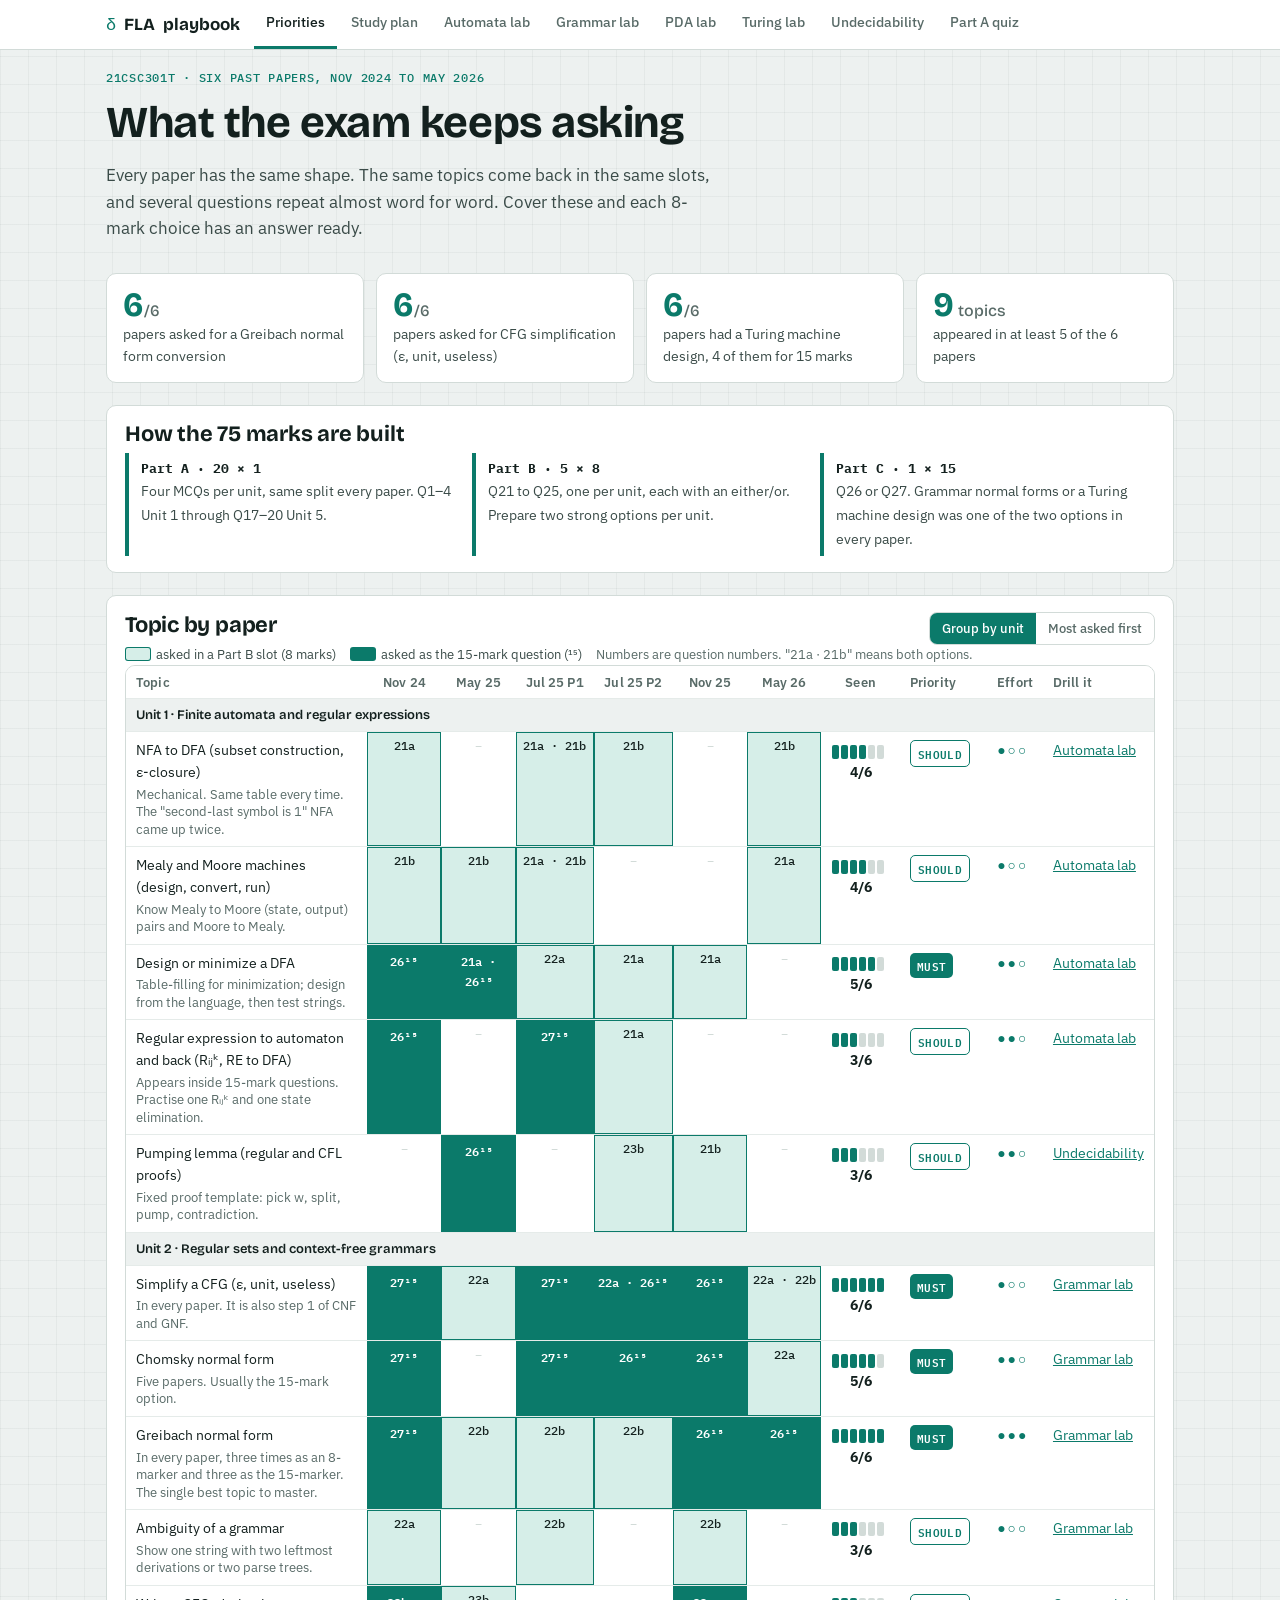
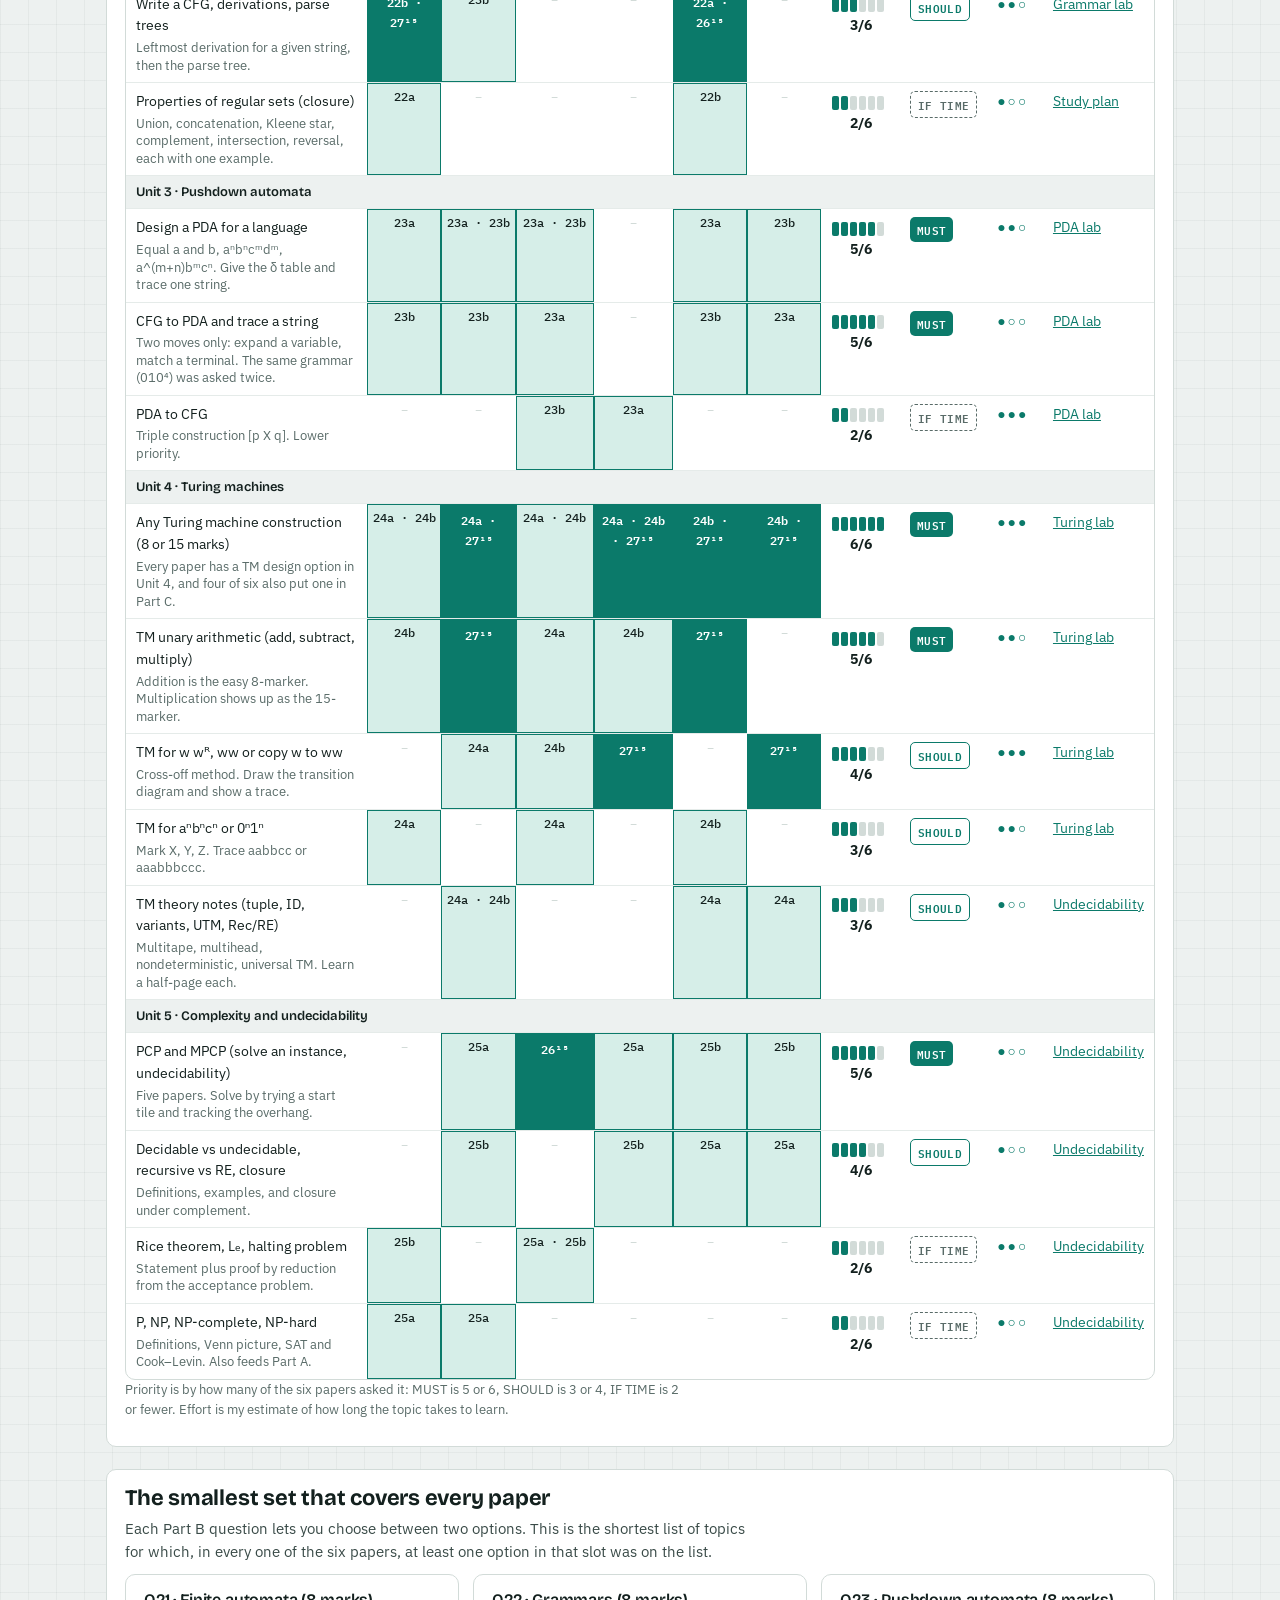
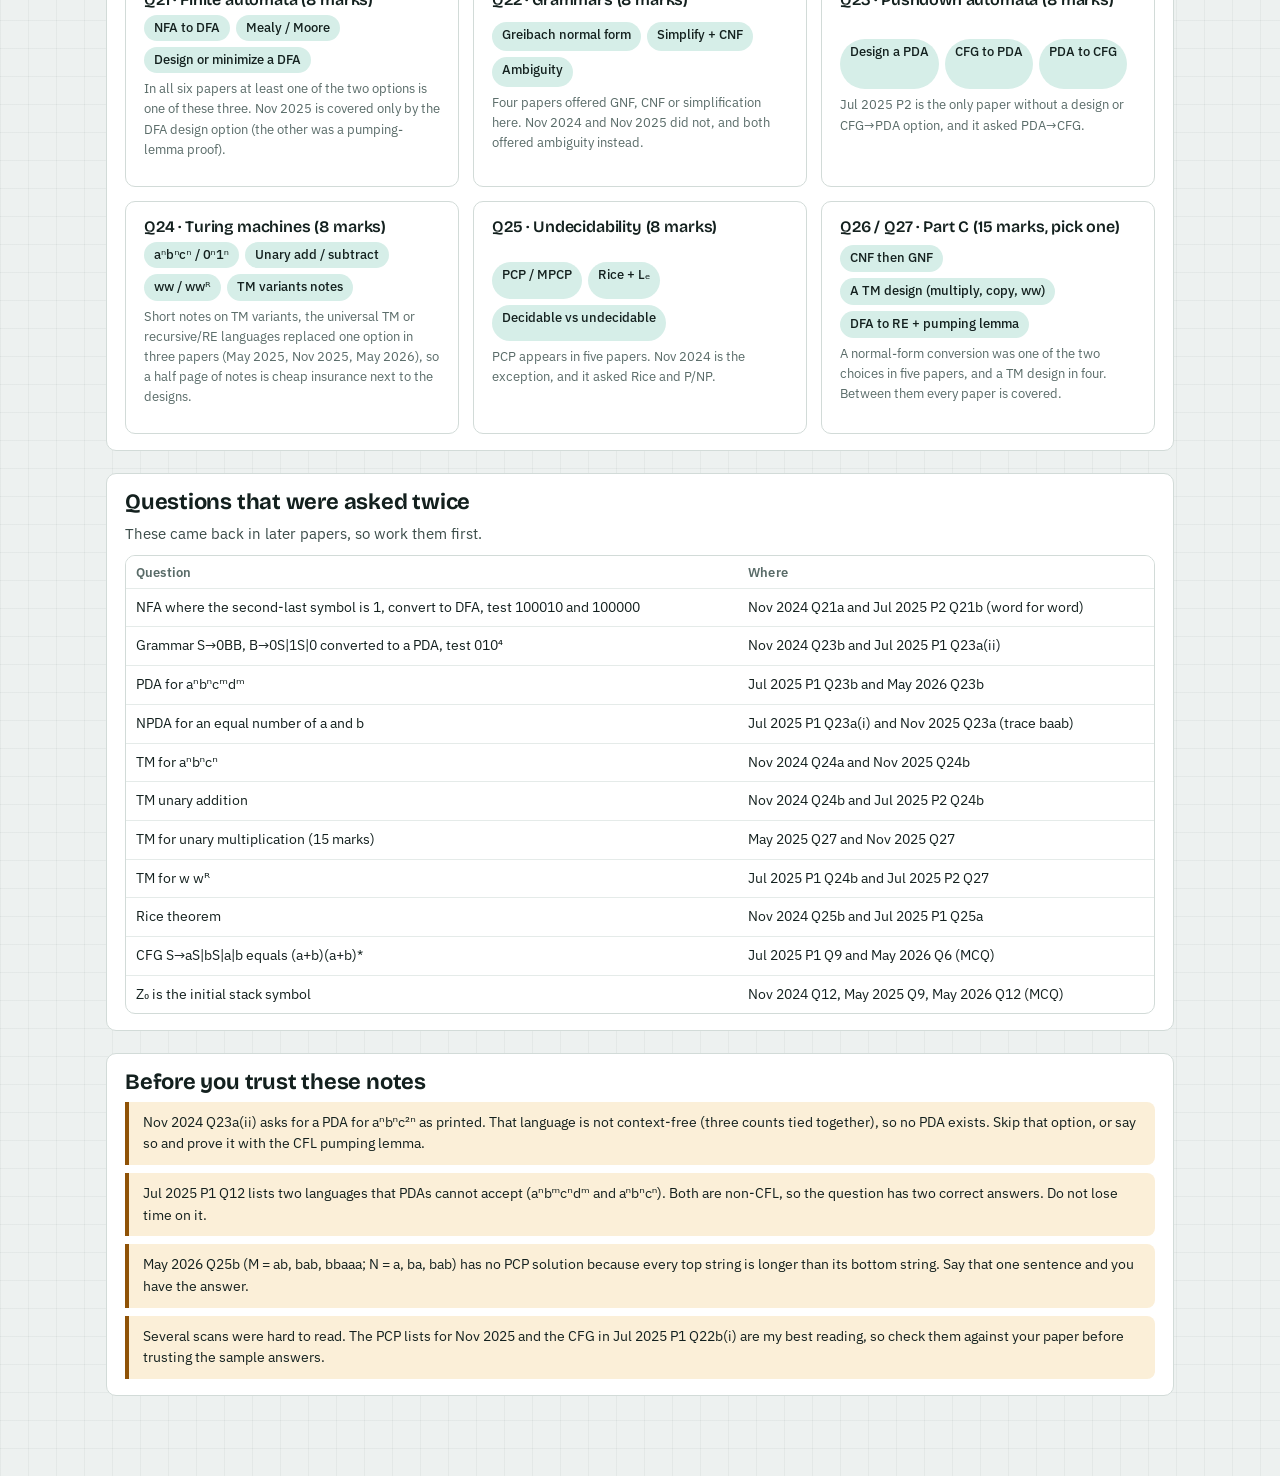
==== index.html @ 3bbfb8b9 "Add FLA exam playbook (interactive study app and sources)" ====
<!DOCTYPE html>
<html lang="en">
<head>
<meta charset="utf-8">
<meta name="viewport" content="width=device-width, initial-scale=1">
<title>FLA Exam Playbook</title>
<link rel="preconnect" href="https://fonts.googleapis.com">
<link rel="preconnect" href="https://fonts.gstatic.com" crossorigin>
<link href="https://fonts.googleapis.com/css2?family=Bricolage+Grotesque:wght@600;700&family=IBM+Plex+Mono:wght@400;500;600&family=IBM+Plex+Sans:wght@400;500;600&display=swap" rel="stylesheet">
<style>
:root {
  /* Plan: a drafting-sheet playbook. Cool paper, one teal accent, mono for anything a machine reads.
     Layout: sticky tab rail over a single 1100px column of dense tables and lab panels. */
  --paper: #edf1f0; --card: #ffffff; --ink: #13201e; --ink-2: #3a4b48; --muted: #596b68;
  --line: #d2dbd8; --line-2: #e5ebe9; --accent: #0b7a6a; --accent-ink: #ffffff; --accent-soft: #d6eee8;
  --warn: #8f5206; --warn-soft: #fbefd8; --bad: #b42318; --bad-soft: #fde5e2; --good: #17703f; --good-soft: #dcf3e4;
  --grid: rgba(19, 32, 30, .045);
  --display: 'Bricolage Grotesque', 'Segoe UI', system-ui, sans-serif;
  --body: 'IBM Plex Sans', 'Segoe UI', system-ui, sans-serif;
  --mono: 'IBM Plex Mono', ui-monospace, Menlo, Consolas, monospace;
  color-scheme: light;
}
@media (prefers-color-scheme: dark) {
  :root:not([data-theme="light"]) {
    --paper: #0c1413; --card: #132120; --ink: #e6f0ee; --ink-2: #bdd0cc; --muted: #94aaa6;
    --line: #28423f; --line-2: #1d3230; --accent: #46cbb2; --accent-ink: #062019; --accent-soft: #15423b;
    --warn: #f0b45a; --warn-soft: #3a2a0f; --bad: #ff8c80; --bad-soft: #43201c; --good: #6fd89a; --good-soft: #14392a;
    --grid: rgba(230, 240, 238, .05); color-scheme: dark;
  }
}
:root[data-theme="dark"] {
  --paper: #0c1413; --card: #132120; --ink: #e6f0ee; --ink-2: #bdd0cc; --muted: #94aaa6;
  --line: #28423f; --line-2: #1d3230; --accent: #46cbb2; --accent-ink: #062019; --accent-soft: #15423b;
  --warn: #f0b45a; --warn-soft: #3a2a0f; --bad: #ff8c80; --bad-soft: #43201c; --good: #6fd89a; --good-soft: #14392a;
  --grid: rgba(230, 240, 238, .05); color-scheme: dark;
}
* { box-sizing: border-box; }
html, body { margin: 0; }
body { background: var(--paper); color: var(--ink); font: 400 15px/1.55 var(--body);
  background-image: linear-gradient(var(--grid) 1px, transparent 1px), linear-gradient(90deg, var(--grid) 1px, transparent 1px); background-size: 28px 28px; }
h1, h2, h3 { font-family: var(--display); line-height: 1.15; margin: 0; text-wrap: balance; letter-spacing: -.01em; }
h1 { font-size: clamp(28px, 4.6vw, 44px); font-weight: 700; }
h2 { font-size: 22px; font-weight: 700; margin-bottom: 6px; }
h3 { font-size: 16px; font-weight: 600; }
p { margin: 0 0 10px; max-width: 70ch; }
a { color: var(--accent); }
code, pre, textarea, .mono { font-family: var(--mono); }
:focus-visible { outline: 2px solid var(--accent); outline-offset: 2px; border-radius: 4px; }

.rail { position: sticky; top: 0; z-index: 10; background: var(--card); border-bottom: 1px solid var(--line); }
.rail-in { max-width: 1100px; margin: 0 auto; padding: 0 16px; display: flex; align-items: center; gap: 14px; }
.brand { font-family: var(--display); font-weight: 700; font-size: 17px; white-space: nowrap; display: flex; gap: 8px; align-items: baseline; }
.brand b { color: var(--accent); font-family: var(--mono); font-weight: 500; }
.tabs { display: flex; gap: 2px; overflow-x: auto; scrollbar-width: thin; flex: 1; }
.tabs a { padding: 12px 12px; text-decoration: none; color: var(--muted); font-weight: 500; white-space: nowrap; border-bottom: 3px solid transparent; font-size: 14px; }
.tabs a:hover { color: var(--ink); }
.tabs a[aria-current="page"] { color: var(--ink); border-bottom-color: var(--accent); }
main { max-width: 1100px; margin: 0 auto; padding: 22px 16px 80px; }
.view > * + * { margin-top: 22px; }

.hero { display: grid; gap: 14px; }
.eyebrow { font: 500 12px/1 var(--mono); color: var(--accent); letter-spacing: .06em; text-transform: uppercase; }
.lede { font-size: 17px; color: var(--ink-2); max-width: 62ch; }
.stats { display: grid; grid-template-columns: repeat(auto-fit, minmax(210px, 1fr)); gap: 12px; }
.stat { background: var(--card); border: 1px solid var(--line); border-radius: 10px; padding: 14px 16px; display: grid; gap: 2px; }
.stat .big { font: 700 34px/1 var(--display); color: var(--accent); font-variant-numeric: tabular-nums; }
.stat .big small { font-size: 16px; color: var(--muted); font-weight: 500; }
.stat span { color: var(--ink-2); font-size: 14px; }

.card { background: var(--card); border: 1px solid var(--line); border-radius: 10px; padding: 16px 18px; }
.card > h2 + p, .card > h3 + p { color: var(--ink-2); }
.grid2 { display: grid; grid-template-columns: repeat(auto-fit, minmax(300px, 1fr)); gap: 14px; }
.muted { color: var(--muted); }
.small { font-size: 13px; }
.row { display: flex; flex-wrap: wrap; gap: 8px; align-items: center; }

.blueprint { display: grid; grid-template-columns: repeat(auto-fit, minmax(230px, 1fr)); gap: 12px; }
.bp { border-left: 4px solid var(--accent); padding: 6px 0 6px 12px; }
.bp b { font-family: var(--mono); font-size: 13px; display: block; }
.bp span { font-size: 14px; color: var(--ink-2); }

.seg { display: inline-flex; border: 1px solid var(--line); border-radius: 8px; overflow: hidden; background: var(--card); }
.seg button { border: 0; background: transparent; padding: 7px 12px; font: 500 13px var(--body); color: var(--muted); cursor: pointer; }
.seg button[aria-pressed="true"] { background: var(--accent); color: var(--accent-ink); }
button.btn, .btn { border: 1px solid var(--line); background: var(--card); color: var(--ink); padding: 7px 13px; border-radius: 8px; font: 500 14px var(--body); cursor: pointer; }
button.btn:hover { border-color: var(--accent); }
button.primary { background: var(--accent); color: var(--accent-ink); border-color: var(--accent); }
button:disabled { opacity: .5; cursor: not-allowed; }
select, input[type=text], textarea { font: 400 14px var(--mono); color: var(--ink); background: var(--card); border: 1px solid var(--line); border-radius: 8px; padding: 7px 10px; max-width: 100%; }
textarea { width: 100%; min-height: 150px; line-height: 1.5; resize: vertical; tab-size: 2; }
input[type=range] { accent-color: var(--accent); }
label { font-size: 13px; color: var(--muted); font-weight: 500; }
.field { display: grid; gap: 4px; }

.scroll { overflow-x: auto; border: 1px solid var(--line); border-radius: 10px; background: var(--card); }
table { border-collapse: collapse; width: 100%; font-size: 14px; }
th, td { padding: 8px 10px; text-align: left; border-bottom: 1px solid var(--line-2); vertical-align: top; }
th { font: 600 12.5px var(--body); color: var(--muted); letter-spacing: .01em; background: var(--card); white-space: nowrap; }
tbody tr:last-child td { border-bottom: 0; }
td.num, th.num { text-align: center; font-variant-numeric: tabular-nums; }
.mono-cell { font-family: var(--mono); font-size: 13px; }

.heat th.paper { text-align: center; min-width: 74px; }
.heat td.hc { text-align: center; font: 500 12px var(--mono); padding: 6px 4px; min-width: 74px; }
.heat td.hit { background: var(--accent-soft); color: var(--ink); box-shadow: inset 0 0 0 1px var(--accent); }
.heat td.hit15 { background: var(--accent); color: var(--accent-ink); font-weight: 600; }
.heat td.miss { color: var(--line); }
.heat tr.unit th { background: var(--paper); color: var(--ink); text-transform: none; font: 600 13px var(--display); letter-spacing: 0; padding: 8px 10px; }
.heat td.topic { min-width: 230px; }
.heat td.topic small { display: block; color: var(--muted); font-size: 12.5px; line-height: 1.4; margin-top: 2px; }
.seen { display: inline-flex; gap: 2px; margin-right: 6px; vertical-align: middle; }
.seen i { width: 7px; height: 14px; background: var(--line); border-radius: 2px; }
.seen i.on { background: var(--accent); }
.badge { display: inline-block; font: 600 11px var(--mono); padding: 3px 7px; border-radius: 5px; letter-spacing: .03em; white-space: nowrap; }
.badge.t1 { background: var(--accent); color: var(--accent-ink); }
.badge.t2 { border: 1px solid var(--accent); color: var(--accent); }
.badge.t3 { border: 1px dashed var(--muted); color: var(--muted); }
.dots { font-family: var(--mono); letter-spacing: 2px; color: var(--accent); }
.legend { display: flex; flex-wrap: wrap; gap: 14px; font-size: 13px; color: var(--ink-2); align-items: center; }
.legend i { display: inline-block; width: 26px; height: 14px; border-radius: 3px; vertical-align: -2px; margin-right: 5px; }
.lg8 { background: var(--accent-soft); box-shadow: inset 0 0 0 1px var(--accent); }
.lg15 { background: var(--accent); }

.slot { display: grid; gap: 6px; }
.chips { display: flex; flex-wrap: wrap; gap: 6px; }
.chip { background: var(--accent-soft); color: var(--ink); border-radius: 999px; padding: 3px 10px; font-size: 13px; font-weight: 500; }
.note { border-left: 4px solid var(--warn); background: var(--warn-soft); padding: 10px 14px; border-radius: 0 8px 8px 0; font-size: 14px; }
.note + .note { margin-top: 8px; }
.ok { color: var(--good); font-weight: 600; }
.no { color: var(--bad); font-weight: 600; }
.pill { display: inline-block; padding: 2px 9px; border-radius: 999px; font: 600 12px var(--mono); }
.pill.ok { background: var(--good-soft); color: var(--good); }
.pill.no { background: var(--bad-soft); color: var(--bad); }
.pill.run { background: var(--warn-soft); color: var(--warn); }

details { background: var(--card); border: 1px solid var(--line); border-radius: 10px; padding: 0; }
details + details { margin-top: 8px; }
summary { cursor: pointer; padding: 11px 16px; font: 600 15px var(--display); list-style: none; display: flex; justify-content: space-between; gap: 10px; }
summary::-webkit-details-marker { display: none; }
summary::after { content: '+'; font-family: var(--mono); color: var(--accent); }
details[open] > summary::after { content: '–'; }
details > .body { padding: 0 16px 14px; }
details ol, details ul, .body ol, .body ul { margin: 0; padding-left: 20px; }
li + li { margin-top: 4px; }

.block { display: grid; gap: 8px; }
.block header { display: flex; gap: 12px; align-items: baseline; flex-wrap: wrap; }
.block .num { font: 700 26px var(--display); color: var(--accent); min-width: 28px; }
.check { display: flex; gap: 8px; align-items: flex-start; font-size: 14px; }
.check input { margin-top: 4px; accent-color: var(--accent); width: 16px; height: 16px; }
.check span.done { text-decoration: line-through; color: var(--muted); }
.progress { height: 8px; background: var(--line-2); border-radius: 99px; overflow: hidden; }
.progress > i { display: block; height: 100%; background: var(--accent); width: 0; transition: width .25s; }

.lab { display: grid; gap: 14px; }
.toolbar { display: flex; flex-wrap: wrap; gap: 8px; align-items: end; }
pre { background: var(--paper); border: 1px solid var(--line); border-radius: 8px; padding: 10px 12px; margin: 0; overflow-x: auto; font-size: 13.5px; line-height: 1.55; white-space: pre; }
.stage { border: 1px solid var(--line); border-radius: 10px; background: var(--card); overflow: hidden; }
.stage > h3 { padding: 9px 14px; background: var(--paper); border-bottom: 1px solid var(--line); font-size: 14px; }
.stage > .in { padding: 10px 14px; display: grid; gap: 8px; }
.err { background: var(--bad-soft); color: var(--bad); border-radius: 8px; padding: 9px 12px; font-size: 14px; }
svg.graph { width: 100%; max-width: 760px; height: auto; display: block; background: var(--card); border: 1px solid var(--line); border-radius: 10px; }
.g-edge { fill: none; stroke: var(--ink-2); stroke-width: 1.4; }
.g-node { fill: var(--card); stroke: var(--ink); stroke-width: 1.6; }
.g-node.active { fill: var(--accent); }
.g-inner { fill: none; stroke: var(--ink); stroke-width: 1.2; }
.g-label { font: 500 12px var(--mono); fill: var(--ink); text-anchor: middle; dominant-baseline: central; }
.g-label.active { fill: var(--accent-ink); }
.g-el { font: 500 11.5px var(--mono); fill: var(--ink); text-anchor: middle; dominant-baseline: central; paint-order: stroke; stroke: var(--card); stroke-width: 4px; stroke-linejoin: round; }
.g-arrow { fill: var(--ink-2); }

.tape { display: flex; gap: 0; overflow-x: auto; padding: 22px 8px 8px; background: var(--card); border: 1px solid var(--line); border-radius: 10px; }
.cell { width: 38px; min-width: 38px; height: 42px; border: 1.5px solid var(--ink-2); margin-left: -1.5px; display: grid; place-items: center; font: 600 17px var(--mono); position: relative; background: var(--card); }
.cell.blank { color: var(--line); }
.cell.head { background: var(--accent); color: var(--accent-ink); border-color: var(--accent); z-index: 1; }
.cell.head::before { content: '▼'; position: absolute; top: -17px; left: 50%; transform: translateX(-50%); color: var(--accent); font-size: 12px; }
.statebox { font: 600 15px var(--mono); background: var(--accent-soft); padding: 4px 10px; border-radius: 6px; }
.ids { max-height: 240px; overflow: auto; font-size: 13px; }
.ids div { padding: 1px 0; white-space: pre; }
.ids div.cur { background: var(--accent-soft); }
.explain { font-size: 13px; color: var(--muted); font-family: var(--mono); min-height: 20px; }

.pairs td { text-align: center; font: 500 13px var(--mono); min-width: 40px; }
.pairs td.mk { background: var(--bad-soft); color: var(--bad); }
.pairs td.eq { background: var(--good-soft); color: var(--good); }
.pairs td.nil { background: var(--paper); }
.pairs th { text-transform: none; font: 600 13px var(--mono); letter-spacing: 0; }

.qbox { display: grid; gap: 12px; max-width: 760px; }
.opts { display: grid; gap: 8px; }
.opt { text-align: left; border: 1.5px solid var(--line); background: var(--card); padding: 10px 14px; border-radius: 8px; font: 400 15px var(--body); cursor: pointer; color: var(--ink); }
.opt:hover:not(:disabled) { border-color: var(--accent); }
.opt.right { border-color: var(--good); background: var(--good-soft); }
.opt.wrong { border-color: var(--bad); background: var(--bad-soft); }
.opt:disabled { cursor: default; opacity: 1; }
.src { font: 500 12px var(--mono); color: var(--muted); }
.meter { display: grid; gap: 6px; }
.meter div.r { display: grid; grid-template-columns: 70px 1fr 50px; gap: 8px; align-items: center; font-size: 13px; }
.meter .bar { height: 10px; background: var(--line-2); border-radius: 99px; overflow: hidden; }
.meter .bar i { display: block; height: 100%; background: var(--accent); }

footer.src-note { margin-top: 34px; color: var(--muted); font-size: 13px; }
@media (max-width: 640px) {
  .brand span { display: none; }
  h2 { font-size: 20px; }
  .cell { width: 34px; min-width: 34px; height: 38px; }
}
@media (prefers-reduced-motion: reduce) { * { transition: none !important; animation: none !important; } }

</style>
</head>
<body>
<header class="rail"><div class="rail-in"><div class="brand"><b>δ</b> FLA <span>playbook</span></div><nav class="tabs" id="tabs" aria-label="Sections"></nav></div></header>
<main id="view"></main>
<script>
/* FLA engines: finite automata, Mealy/Moore, grammars, PDA, TM, PCP. Pure functions, no DOM. */
(function (root) {
'use strict';
const EPS = 'ε';
const isEps = t => t === 'ε' || t === 'eps' || t === 'epsilon' || t === 'λ' || t === '~';
const uniq = a => [...new Set(a)];
const clone = o => JSON.parse(JSON.stringify(o));

/* ===================== Finite automata ===================== */
const KEY = '\u0001';
function parseTargets(str) {
  str = str.replace(/[{}]/g, ' ').replace(/,/g, ' ').trim();
  if (!str) return [];
  return uniq(str.split(/\s+/).filter(t => t && !/^(-|—|∅|phi|φ|none)$/i.test(t)));
}
function parseFA(text) {
  const fa = { start: null, finals: [], trans: {}, states: [], alphabet: [], hasEps: false };
  const seen = new Set();
  const addState = s => { if (!seen.has(s)) { seen.add(s); fa.states.push(s); } };
  for (const raw of text.split(/\n/)) {
    const line = raw.replace(/#.*$/, '').trim();
    if (!line) continue;
    let m;
    if ((m = line.match(/^start\s*[:=]\s*(.+)$/i))) { fa.start = m[1].trim().replace(/[{}]/g, ''); addState(fa.start); continue; }
    if ((m = line.match(/^(final|finals|accept|accepting)\s*[:=]\s*(.*)$/i))) { fa.finals = parseTargets(m[2]); fa.finals.forEach(addState); continue; }
    m = line.match(/^(\S+?)\s*[, ]\s*(\S+)\s*(?:->|→|=)\s*(.*)$/);
    if (!m) throw new Error('Cannot read: "' + raw.trim() + '". Write transitions like:  p 0 -> q r');
    const s = m[1];
    let a = m[2];
    if (isEps(a)) { a = EPS; fa.hasEps = true; } else if (!fa.alphabet.includes(a)) fa.alphabet.push(a);
    const t = parseTargets(m[3]);
    addState(s); t.forEach(addState);
    const k = s + KEY + a;
    fa.trans[k] = uniq((fa.trans[k] || []).concat(t));
  }
  if (!fa.states.length) throw new Error('Add at least one transition.');
  if (!fa.start) fa.start = fa.states[0];
  return fa;
}
const delta = (fa, s, a) => fa.trans[s + KEY + a] || [];
function epsClosure(fa, set) {
  const out = new Set(set), st = [...set];
  while (st.length) {
    const s = st.pop();
    for (const t of delta(fa, s, EPS)) if (!out.has(t)) { out.add(t); st.push(t); }
  }
  return [...out];
}
function nfaToDfa(fa) {
  const idx = s => fa.states.indexOf(s);
  const norm = arr => uniq(arr).sort((x, y) => idx(x) - idx(y));
  const nameOf = set => set.length ? '{' + set.join(',') + '}' : '∅';
  const closures = {};
  if (fa.hasEps) fa.states.forEach(s => { closures[s] = norm(epsClosure(fa, [s])); });
  const start = norm(epsClosure(fa, [fa.start]));
  const seen = new Map([[nameOf(start), start]]);
  const queue = [start], rows = [];
  while (queue.length) {
    const S = queue.shift();
    for (const a of fa.alphabet) {
      const move = norm([].concat(...S.map(s => delta(fa, s, a))));
      const to = norm(epsClosure(fa, move));
      rows.push({ from: S, sym: a, move, to });
      const n = nameOf(to);
      if (!seen.has(n)) { seen.set(n, to); queue.push(to); }
    }
  }
  const states = [...seen.entries()].map(([name, set]) => ({ name, set, final: set.some(s => fa.finals.includes(s)) }));
  const dfa = { states: states.map(s => s.name), alphabet: fa.alphabet.slice(), start: nameOf(start), finals: states.filter(s => s.final).map(s => s.name), delta: {} };
  for (const r of rows) { (dfa.delta[nameOf(r.from)] = dfa.delta[nameOf(r.from)] || {})[r.sym] = nameOf(r.to); }
  return { closures, startSet: start, rows, states, dfa, nameOf };
}
function runNFA(fa, w) {
  let cur = epsClosure(fa, [fa.start]);
  const trace = [cur.slice()];
  for (const c of w) {
    const next = [];
    for (const s of cur) next.push(...delta(fa, s, c));
    cur = uniq(epsClosure(fa, next));
    trace.push(cur.slice());
  }
  return { accepted: cur.some(s => fa.finals.includes(s)), trace };
}
function faToDfaObj(fa) {
  const d = { states: fa.states.slice(), alphabet: fa.alphabet.slice(), start: fa.start, finals: fa.finals.slice(), delta: {} };
  let trap = false;
  for (const s of fa.states) for (const a of fa.alphabet) {
    const t = delta(fa, s, a);
    if (t.length > 1) throw new Error('State ' + s + ' on ' + a + ' has several targets, so this is an NFA. Use the NFA to DFA converter.');
    (d.delta[s] = d.delta[s] || {})[a] = t.length ? t[0] : null;
  }
  return d;
}
function completeDfa(d) {
  d = clone(d);
  let needs = false;
  for (const s of d.states) for (const a of d.alphabet) if (!d.delta[s][a]) needs = true;
  if (needs) {
    let trap = 'dead'; while (d.states.includes(trap)) trap += "'";
    d.states.push(trap); d.delta[trap] = {};
    for (const a of d.alphabet) d.delta[trap][a] = trap;
    for (const s of d.states) for (const a of d.alphabet) if (!d.delta[s][a]) d.delta[s][a] = trap;
    d.trap = trap;
  }
  return d;
}
function runDFA(d, w) {
  let s = d.start; const path = [s];
  for (const c of w) {
    const t = d.delta[s] && d.delta[s][c];
    if (!t) return { accepted: false, path, stuck: true };
    s = t; path.push(s);
  }
  return { accepted: d.finals.includes(s), path };
}
function minimizeDFA(d0) {
  const d = completeDfa(d0);
  // reachable
  const reach = [d.start], seen = new Set(reach);
  for (let i = 0; i < reach.length; i++) for (const a of d.alphabet) { const t = d.delta[reach[i]][a]; if (!seen.has(t)) { seen.add(t); reach.push(t); } }
  const R = d.states.filter(s => seen.has(s));
  const removed = d.states.filter(s => !seen.has(s));
  const fin = s => d.finals.includes(s);
  const pk = (p, q) => R.indexOf(p) < R.indexOf(q) ? p + '|' + q : q + '|' + p;
  const marks = new Map(); // key -> {round, reason}
  const pairs = [];
  for (let i = 0; i < R.length; i++) for (let j = i + 1; j < R.length; j++) pairs.push([R[i], R[j]]);
  let round = 0;
  for (const [p, q] of pairs) if (fin(p) !== fin(q)) marks.set(pk(p, q), { round: 0, reason: 'one is final, the other is not' });
  let changed = true;
  while (changed) {
    changed = false; round++;
    const add = [];
    for (const [p, q] of pairs) {
      if (marks.has(pk(p, q))) continue;
      for (const a of d.alphabet) {
        const x = d.delta[p][a], y = d.delta[q][a];
        if (x !== y && marks.has(pk(x, y)) && marks.get(pk(x, y)).round < round) { add.push([pk(p, q), { round, reason: 'on ' + a + ' they go to (' + x + ', ' + y + '), already distinguishable' }]); break; }
      }
    }
    for (const [k, v] of add) { marks.set(k, v); changed = true; }
  }
  // classes
  const parent = {}; R.forEach(s => parent[s] = s);
  const find = s => parent[s] === s ? s : (parent[s] = find(parent[s]));
  for (const [p, q] of pairs) if (!marks.has(pk(p, q))) parent[find(q)] = find(p);
  const classes = [];
  const byRoot = {};
  for (const s of R) { const r = find(s); if (!byRoot[r]) { byRoot[r] = []; classes.push(byRoot[r]); } byRoot[r].push(s); }
  const cname = c => c.length === 1 ? c[0] : '{' + c.join(',') + '}';
  const of = {}; classes.forEach(c => c.forEach(s => of[s] = cname(c)));
  const min = { states: classes.map(cname), alphabet: d.alphabet.slice(), start: of[d.start], finals: classes.filter(c => fin(c[0])).map(cname), delta: {} };
  for (const c of classes) { min.delta[cname(c)] = {}; for (const a of d.alphabet) min.delta[cname(c)][a] = of[d.delta[c[0]][a]]; }
  return { complete: d, trapAdded: d.trap || null, removed, states: R, pairs, marks, rounds: round - 1, classes, min, pk };
}

/* ===================== Mealy / Moore ===================== */
function parseMealy(text) {
  const m = { start: null, states: [], alphabet: [], delta: {} };
  const add = s => { if (!m.states.includes(s)) m.states.push(s); };
  for (const raw of text.split(/\n/)) {
    const line = raw.replace(/#.*$/, '').trim(); if (!line) continue;
    let r;
    if ((r = line.match(/^start\s*[:=]\s*(\S+)/i))) { m.start = r[1]; add(m.start); continue; }
    r = line.match(/^(\S+)\s+(\S+)\s*(?:->|→)\s*(\S+)\s+(\S+)$/);
    if (!r) throw new Error('Mealy line should look like:  q1 0 -> q3 1   (state input -> next output). Got: ' + raw.trim());
    add(r[1]); add(r[3]);
    if (!m.alphabet.includes(r[2])) m.alphabet.push(r[2]);
    (m.delta[r[1]] = m.delta[r[1]] || {})[r[2]] = [r[3], r[4]];
  }
  if (!m.start) m.start = m.states[0];
  return m;
}
function parseMoore(text) {
  const m = { start: null, states: [], alphabet: [], delta: {}, out: {} };
  const add = s => { if (!m.states.includes(s)) m.states.push(s); };
  for (const raw of text.split(/\n/)) {
    const line = raw.replace(/#.*$/, '').trim(); if (!line) continue;
    let r;
    if ((r = line.match(/^start\s*[:=]\s*(\S+)/i))) { m.start = r[1]; add(m.start); continue; }
    if ((r = line.match(/^(?:out|output|outputs)\s*[:=]\s*(.*)$/i))) {
      for (const pair of r[1].split(/[\s,]+/).filter(Boolean)) { const kv = pair.split('='); if (kv.length !== 2) throw new Error('Outputs look like  out: q0=0 q1=1'); add(kv[0]); m.out[kv[0]] = kv[1]; }
      continue;
    }
    r = line.match(/^(\S+)\s+(\S+)\s*(?:->|→)\s*(\S+)$/);
    if (!r) throw new Error('Moore line should look like:  q0 a -> q1.  Outputs go on a line like  out: q0=0 q1=1. Got: ' + raw.trim());
    add(r[1]); add(r[3]);
    if (!m.alphabet.includes(r[2])) m.alphabet.push(r[2]);
    (m.delta[r[1]] = m.delta[r[1]] || {})[r[2]] = r[3];
  }
  if (!m.start) m.start = m.states[0];
  for (const s of m.states) if (m.out[s] === undefined) throw new Error('State ' + s + ' has no output. Add it to the  out:  line.');
  return m;
}
function runMealy(m, w) {
  let s = m.start; const steps = []; let out = '';
  for (const c of w) {
    const t = m.delta[s] && m.delta[s][c];
    if (!t) return { error: 'No transition from ' + s + ' on ' + c, steps, out };
    steps.push({ from: s, sym: c, to: t[0], out: t[1] }); out += t[1]; s = t[0];
  }
  return { steps, out, end: s };
}
function runMoore(m, w) {
  let s = m.start; const steps = []; let out = m.out[s];
  for (const c of w) {
    const t = m.delta[s] && m.delta[s][c];
    if (!t) return { error: 'No transition from ' + s + ' on ' + c, steps, out };
    steps.push({ from: s, sym: c, to: t, out: m.out[t] }); out += m.out[t]; s = t;
  }
  return { steps, out, end: s };
}
function mooreToMealy(m) {
  const me = { start: m.start, states: m.states.slice(), alphabet: m.alphabet.slice(), delta: {} };
  for (const s of m.states) for (const a of m.alphabet) { const t = m.delta[s] && m.delta[s][a]; if (t) (me.delta[s] = me.delta[s] || {})[a] = [t, m.out[t]]; }
  return me;
}
function mealyToMoore(me, initOut) {
  const incoming = {}; me.states.forEach(s => incoming[s] = []);
  for (const s of me.states) for (const a of me.alphabet) { const t = me.delta[s] && me.delta[s][a]; if (t && !incoming[t[0]].includes(t[1])) incoming[t[0]].push(t[1]); }
  const name = (q, o) => q + '/' + o;
  const startOut = initOut;
  const m = { start: name(me.start, startOut), states: [], alphabet: me.alphabet.slice(), delta: {}, out: {} };
  const todo = [[me.start, startOut]], seen = new Set([name(me.start, startOut)]);
  while (todo.length) {
    const [q, o] = todo.shift(); const n = name(q, o);
    m.states.push(n); m.out[n] = o;
    for (const a of me.alphabet) {
      const t = me.delta[q] && me.delta[q][a]; if (!t) continue;
      const tn = name(t[0], t[1]);
      (m.delta[n] = m.delta[n] || {})[a] = tn;
      if (!seen.has(tn)) { seen.add(tn); todo.push([t[0], t[1]]); }
    }
  }
  return { moore: m, incoming };
}

/* ===================== Grammars ===================== */
const isNT = t => /^[A-Z]/.test(t);
function tokRHS(str, word) {
  const s = str.trim();
  if (s === '' || isEps(s)) return [];
  if (word || /\s/.test(s)) return s.split(/\s+/).filter(t => !isEps(t));
  return s.match(/[A-Z]'*|./gu) || [];
}
function fmtRHS(r) { return r.length ? (r.every(t => t.length === 1) ? r.join('') : r.join(' ')) : 'ε'; }
function parseGrammar(text) {
  const g = { start: null, nts: [], P: {} };
  let word = false;
  for (const raw of text.split(/\n/)) {
    const mm = raw.replace(/#.*$/, '').match(/(?:->|→|::=|:=)\s*(.*)$/);
    if (mm) for (const alt of mm[1].split('|')) if (/\S\s+\S/.test(alt.trim())) word = true;
  }
  g.word = word;
  for (const raw of text.split(/\n/)) {
    const line = raw.replace(/#.*$/, '').trim(); if (!line) continue;
    const m = line.match(/^(\S+?)\s*(?:->|→|::=|:=)\s*(.*)$/);
    if (!m) throw new Error('Cannot read: "' + raw.trim() + '". Write rules like:  S -> aSb | ε');
    const A = m[1];
    if (!isNT(A)) throw new Error('Left side "' + A + '" must start with a capital letter.');
    if (!g.start) g.start = A;
    if (!g.P[A]) { g.P[A] = []; g.nts.push(A); }
    for (const alt of m[2].split('|')) {
      const r = tokRHS(alt, word);
      if (!g.P[A].some(x => x.join('\u0001') === r.join('\u0001'))) g.P[A].push(r);
    }
  }
  if (!g.start) throw new Error('Add at least one rule.');
  // nonterminals appearing only on right side
  for (const A of g.nts.slice()) for (const r of g.P[A]) for (const t of r) if (isNT(t) && !g.P[t]) { g.P[t] = []; g.nts.push(t); }
  return g;
}
function grammarText(g) {
  return g.nts.filter(A => g.P[A] && g.P[A].length).map(A => A + ' → ' + g.P[A].map(fmtRHS).join(' | ')).join('\n');
}
function nullableSet(g) {
  const N = new Set(); let ch = true;
  while (ch) { ch = false; for (const A of g.nts) if (!N.has(A) && g.P[A].some(r => r.every(t => N.has(t)))) { N.add(A); ch = true; } }
  return N;
}
function dedupeRules(rs) { const seen = new Set(); return rs.filter(r => { const k = r.join('\u0001'); if (seen.has(k)) return false; seen.add(k); return true; }); }
function freshName(g, base) {
  let n = base; while (g.nts.includes(n)) n += "'"; return n;
}
function removeNull(g0, keepStartEps) {
  const g = clone(g0); const N = nullableSet(g);
  const P = {};
  for (const A of g.nts) {
    let out = [];
    for (const r of g.P[A]) {
      if (!r.length) continue;
      const pos = r.map((t, i) => N.has(t) ? i : -1).filter(i => i >= 0);
      for (let mask = 0; mask < (1 << pos.length); mask++) {
        const drop = new Set(); pos.forEach((p, k) => { if (mask & (1 << k)) drop.add(p); });
        const nr = r.filter((t, i) => !drop.has(i));
        if (nr.length) out.push(nr);
      }
    }
    P[A] = dedupeRules(out);
  }
  g.P = P;
  const startNullable = N.has(g.start);
  if (keepStartEps && startNullable) {
    const used = g.nts.some(A => g.P[A].some(r => r.includes(g.start)));
    if (used) {
      const S0 = freshName(g, g.start + '0'); g.nts.unshift(S0); g.P[S0] = [[g.start], []]; g.start = S0;
    } else g.P[g.start].push([]);
  }
  return { g, nullable: [...N], startNullable };
}
function removeUnit(g0) {
  const g = clone(g0); const pairs = [];
  const P = {};
  for (const A of g.nts) {
    const U = [A]; for (let i = 0; i < U.length; i++) for (const r of g.P[U[i]]) if (r.length === 1 && isNT(r[0]) && !U.includes(r[0])) U.push(r[0]);
    U.forEach(B => { if (B !== A) pairs.push([A, B]); });
    let out = [];
    for (const B of U) for (const r of g.P[B]) if (!(r.length === 1 && isNT(r[0]))) out.push(r);
    P[A] = dedupeRules(out);
  }
  g.P = P;
  return { g, pairs };
}
function removeUseless(g0) {
  const g = clone(g0);
  const gen = new Set(); let ch = true;
  while (ch) { ch = false; for (const A of g.nts) if (!gen.has(A) && g.P[A].some(r => r.every(t => !isNT(t) || gen.has(t)))) { gen.add(A); ch = true; } }
  const nonGen = g.nts.filter(A => !gen.has(A));
  const P1 = {};
  for (const A of g.nts) if (gen.has(A)) P1[A] = g.P[A].filter(r => r.every(t => !isNT(t) || gen.has(t)));
  const reach = new Set(gen.has(g.start) ? [g.start] : []); const st = [...reach];
  while (st.length) { const A = st.pop(); for (const r of P1[A]) for (const t of r) if (isNT(t) && !reach.has(t)) { reach.add(t); st.push(t); } }
  const unreach = g.nts.filter(A => gen.has(A) && !reach.has(A));
  g.nts = g.nts.filter(A => reach.has(A)); g.P = {}; g.nts.forEach(A => g.P[A] = P1[A]);
  return { g, nonGenerating: nonGen, unreachable: unreach };
}
function simplify(g0, keepStartEps = true) {
  const log = [];
  const a = removeNull(g0, keepStartEps);
  log.push({ title: 'Step 1: remove ε-productions', note: 'Nullable variables: ' + (a.nullable.length ? a.nullable.join(', ') : 'none'), g: a.g });
  const b = removeUnit(a.g);
  log.push({ title: 'Step 2: remove unit productions', note: b.pairs.length ? 'Unit pairs: ' + b.pairs.map(p => '(' + p[0] + ',' + p[1] + ')').join(' ') : 'No unit productions.', g: b.g });
  const c = removeUseless(b.g);
  log.push({ title: 'Step 3: remove useless symbols', note: 'Non-generating: ' + (c.nonGenerating.join(', ') || 'none') + '. Unreachable: ' + (c.unreachable.join(', ') || 'none') + '.', g: c.g });
  return { g: c.g, log, startNullable: a.startNullable };
}
function toCNF(g0) {
  const g = clone(g0); const P = {}; const added = [];
  const tv = {}; let dcount = 0;
  const gnew = () => ({ nts: g.nts.concat(Object.values(tv), added) });
  const exists = n => g.nts.includes(n) || added.includes(n);
  const fresh = base => { let n = base; while (exists(n)) n += "'"; added.push(n); return n; };
  const termVar = t => { if (!tv[t]) { tv[t] = fresh('C' + t); P[tv[t]] = [[t]]; } return tv[t]; };
  for (const A of g.nts) P[A] = [];
  for (const A of g.nts) {
    for (const r of g.P[A]) {
      if (r.length <= 1) { P[A].push(r); continue; }
      let rr = r.map(t => isNT(t) ? t : termVar(t));
      let head = A;
      while (rr.length > 2) {
        const D = fresh('D' + (++dcount));
        P[head].push([rr[0], D]); P[D] = [];
        head = D; rr = rr.slice(1);
      }
      P[head].push(rr);
    }
    P[A] = dedupeRules(P[A]);
  }
  const out = { start: g.start, nts: g.nts.concat(added), P };
  for (const A of out.nts) P[A] = dedupeRules(P[A] || []);
  return out;
}
function toGNF(g0, opts = {}) {
  const log = [];
  const g = clone(g0);
  const order = g.nts.slice();
  const P = {}; order.forEach(A => P[A] = g.P[A].filter(r => r.length).map(r => r.slice()));
  const Zs = [];
  const exists = n => order.includes(n) || Zs.includes(n) || Object.keys(P).includes(n);
  const fresh = base => { let n = base; while (exists(n)) n += "'"; return n; };
  const snapshot = (title, note) => { const gg = { start: g.start, nts: Object.keys(P), P: clone(P) }; log.push({ title, note, g: gg }); };
  snapshot('Start', 'Variables are ordered ' + order.map((A, i) => A + ' = A' + (i + 1)).join(', ') + '. Goal: every rule starts with a terminal.');
  for (let i = 0; i < order.length; i++) {
    const Ai = order[i];
    let guard = 0, changed = true;
    while (changed && guard++ < 50) {
      changed = false; const out = [];
      for (const rhs of P[Ai]) {
        const j = order.indexOf(rhs[0]);
        if (j >= 0 && j < i) { for (const beta of P[rhs[0]]) out.push(beta.concat(rhs.slice(1))); changed = true; } else out.push(rhs);
      }
      P[Ai] = dedupeRules(out);
    }
    const rec = P[Ai].filter(r => r[0] === Ai), non = P[Ai].filter(r => r[0] !== Ai);
    if (rec.length) {
      const Z = fresh('Z' + (i + 1)); Zs.push(Z);
      const nA = []; for (const b of non) { nA.push(b); nA.push(b.concat([Z])); }
      const zp = []; for (const a of rec) { const al = a.slice(1); zp.push(al); zp.push(al.concat([Z])); }
      P[Ai] = dedupeRules(nA); P[Z] = dedupeRules(zp);
      snapshot('Pass A' + (i + 1) + ' (' + Ai + ')', 'Removed left recursion on ' + Ai + ' by adding ' + Z + '.');
    } else snapshot('Pass A' + (i + 1) + ' (' + Ai + ')', 'Substituted earlier variables at the front of ' + Ai + '. No left recursion.');
  }
  // back substitution until all rules start with terminal
  const all = () => Object.keys(P);
  const startsTerm = X => P[X].every(r => !isNT(r[0]));
  let guard = 0;
  while (all().some(X => !startsTerm(X)) && guard++ < 200) {
    let progressed = false;
    for (const X of all()) {
      if (startsTerm(X)) continue;
      const deps = uniq(P[X].filter(r => isNT(r[0])).map(r => r[0]));
      if (deps.every(B => B !== X && startsTerm(B))) {
        const out = [];
        for (const r of P[X]) { if (isNT(r[0])) for (const b of P[r[0]]) out.push(b.concat(r.slice(1))); else out.push(r); }
        P[X] = dedupeRules(out); progressed = true;
      }
    }
    if (!progressed) throw new Error('Could not finish back-substitution (the grammar may have a cycle such as A → A).');
  }
  snapshot('Back-substitution', 'Substituted from the last variable upward until every rule begins with a terminal.');
  // terminals after the first position
  const tv = {}; let did = false;
  for (const X of all()) {
    P[X] = dedupeRules(P[X].map(r => r.map((t, i) => {
      if (i === 0 || isNT(t)) return t;
      did = true; if (!tv[t]) { tv[t] = fresh('C' + t); }
      return tv[t];
    })));
  }
  for (const [t, v] of Object.entries(tv)) P[v] = [[t]];
  if (did) snapshot('Terminals inside rules', 'Replaced non-leading terminals by variables: ' + Object.entries(tv).map(([t, v]) => v + ' → ' + t).join(', ') + '.');
  const res = { start: g.start, nts: Object.keys(P), P };
  return { g: res, log };
}
/* membership */
function cykAccepts(g0, w) { return cnfAccepts(toCNF(simplify(g0, true).g), w); }
function cnfAccepts(c, w) {
  const n = w.length;
  if (n === 0) return c.P[c.start] && c.P[c.start].some(r => r.length === 0);
  const T = Array.from({ length: n }, () => Array.from({ length: n }, () => new Set()));
  for (let i = 0; i < n; i++) for (const A of c.nts) if (c.P[A].some(r => r.length === 1 && r[0] === w[i])) T[i][i].add(A);
  for (let len = 2; len <= n; len++) for (let i = 0; i + len <= n; i++) { const j = i + len - 1;
    for (let k = i; k < j; k++) for (const A of c.nts) for (const r of c.P[A]) if (r.length === 2 && T[i][k].has(r[0]) && T[k + 1][j].has(r[1])) T[i][j].add(A); }
  return T[0][n - 1].has(c.start);
}
function gnfAccepts(g, w) { // every rule starts with terminal -> top-down recursion terminates
  const memo = new Map();
  function parse(syms, i) { // returns true if syms derive w[i..]
    const key = syms.join('\u0001') + '@' + i;
    if (memo.has(key)) return memo.get(key);
    let res = false;
    if (!syms.length) res = i === w.length;
    else if (i >= w.length) res = false;
    else if (!isNT(syms[0])) res = syms[0] === w[i] && parse(syms.slice(1), i + 1);
    else for (const r of g.P[syms[0]]) { if (r.length && r[0] === w[i] && parse(r.slice(1).concat(syms.slice(1)), i + 1)) { res = true; break; } }
    memo.set(key, res); return res;
  }
  return parse([g.start], 0);
}
function enumLanguage(g, maxLen, extra = 4, cap = 300000) {
  const out = new Set(); const seen = new Set(); const q = [[g.start]]; let n = 0;
  while (q.length && n++ < cap) {
    const f = q.shift(); const k = f.join('\u0001'); if (seen.has(k)) continue; seen.add(k);
    const i = f.findIndex(isNT);
    if (i < 0) { if (f.length <= maxLen) out.add(f.join('')); continue; }
    if (f.filter(t => !isNT(t)).length > maxLen) continue;
    if (f.length > maxLen + extra) continue;
    for (const r of g.P[f[i]]) q.push(f.slice(0, i).concat(r, f.slice(i + 1)));
  }
  return out;
}
/* leftmost derivation search */
function derive(g, w, opts = {}) {
  const wt = tokInput(w); const cap = opts.cap || 200000; const extra = opts.extra || 6;
  const start = { f: [g.start], parent: null, rule: null };
  const q = [start]; const seen = new Set([g.start]); let n = 0;
  while (q.length && n++ < cap) {
    const node = q.shift(); const f = node.f;
    const i = f.findIndex(isNT);
    if (i < 0) {
      if (f.length === wt.length && f.every((t, k) => t === wt[k])) {
        const path = []; for (let x = node; x; x = x.parent) path.unshift(x);
        return { forms: path.map(p => p.f), rules: path.slice(1).map(p => p.rule) };
      }
      continue;
    }
    for (let k = 0; k < i; k++) if (f[k] !== wt[k]) { n--; break; }
    let bad = false; for (let k = 0; k < i; k++) if (k >= wt.length || f[k] !== wt[k]) { bad = true; break; }
    if (bad) continue;
    if (f.length > wt.length + extra) continue;
    for (const r of g.P[f[i]]) {
      const nf = f.slice(0, i).concat(r, f.slice(i + 1)); const key = nf.join('\u0001');
      if (seen.has(key)) continue; seen.add(key);
      q.push({ f: nf, parent: node, rule: { lhs: f[i], rhs: r } });
    }
  }
  return null;
}
function tokInput(w) { w = w.trim(); if (!w || isEps(w)) return []; return /\s/.test(w) ? w.split(/\s+/) : [...w]; }
function buildTree(g, rules, startSym) {
  let k = 0;
  function expand(sym) {
    if (!isNT(sym)) return { sym, kids: [] };
    const r = rules[k++]; return { sym, kids: r.rhs.length ? r.rhs.map(expand) : [{ sym: 'ε', kids: [] }] };
  }
  return expand(startSym);
}
function treeText(t, prefix = '', last = true, root = true) {
  let s = root ? t.sym + '\n' : prefix + (last ? '└─ ' : '├─ ') + t.sym + '\n';
  const np = root ? '' : prefix + (last ? '   ' : '│  ');
  t.kids.forEach((c, i) => { s += treeText(c, np, i === t.kids.length - 1, false); });
  return s;
}
function derivationsOf(g, w, limit, nodeCap) {
  const n = w.length, depthMax = 2 * n + 4, lenMax = n + 3; const found = []; let nodes = 0;
  function rec(f, path) {
    if (found.length >= limit || nodes++ > nodeCap) return;
    const i = f.findIndex(isNT);
    if (i < 0) { if (f.length === n && f.every((t, k) => t === w[k])) found.push(path.slice()); return; }
    for (let k = 0; k < i; k++) if (k >= n || f[k] !== w[k]) return;
    if (f.length > lenMax || path.length > depthMax) return;
    if (f.filter(t => !isNT(t)).length > n) return;
    for (const r of g.P[f[i]]) {
      const nf = f.slice(0, i).concat(r, f.slice(i + 1)); const key = nf.join('\u0001');
      if (path.some(p => p.join('\u0001') === key)) continue; // skip ε-cycles
      path.push(nf); rec(nf, path); path.pop();
    }
  }
  rec([g.start], [[g.start]]);
  return found;
}
function findAmbiguity(g, maxLen = 6, opts = {}) {
  const terms = uniq([].concat(...g.nts.map(A => [].concat(...g.P[A].map(r => r.filter(t => !isNT(t)))))));
  const deadline = Date.now() + (opts.ms || 3000);
  let level = [[]];
  for (let len = 0; len <= maxLen; len++) {
    for (const w of level) {
      if (Date.now() > deadline) return { timedOut: true };
      if (!cykAccepts(g, w)) continue;
      const ds = derivationsOf(g, w, 2, 40000);
      if (ds.length >= 2) return { string: w.join(g.word ? ' ' : '') || 'ε', d1: ds[0], d2: ds[1] };
    }
    if (len < maxLen) level = [].concat(...level.map(w => terms.map(t => w.concat([t]))));
  }
  return null;
}

/* ===================== PDA ===================== */
function tokStack(s) {
  s = s.trim(); if (s === '' || isEps(s)) return [];
  if (/\s/.test(s)) return s.split(/\s+/).filter(t => !isEps(t));
  return s.match(/[A-Z][0-9]*'*|./gu) || [];
}
function parsePDA(text) {
  const p = { start: null, Z0: 'Z0', finals: [], accept: 'final', trans: [] };
  for (const raw of text.split(/\n/)) {
    const line = raw.replace(/#.*$/, '').trim(); if (!line) continue;
    let m;
    if ((m = line.match(/^start\s*[:=]\s*(\S+)/i))) { p.start = m[1]; continue; }
    if ((m = line.match(/^(?:stack|z0|bottom)\s*[:=]\s*(\S+)/i))) { p.Z0 = m[1]; continue; }
    if ((m = line.match(/^(?:final|finals)\s*[:=]\s*(.*)$/i))) { p.finals = parseTargets(m[1]); p.accept = 'final'; continue; }
    if ((m = line.match(/^accept\s*[:=]\s*(empty|final)/i))) { p.accept = m[1].toLowerCase(); continue; }
    m = line.match(/^(\S+)\s+(\S+)\s+(\S+)\s*(?:->|→)\s*(.*)$/);
    if (!m) throw new Error('PDA line should look like:  q0 a Z0 -> q0 aZ0   (state input top -> next push). Got: ' + raw.trim());
    for (const alt of m[4].split('|')) {
      const mm = alt.trim().match(/^(\S+)(?:\s+(.*))?$/);
      if (!mm) throw new Error('Missing next state in: ' + raw.trim());
      p.trans.push({ q: m[1], a: isEps(m[2]) ? EPS : m[2], X: m[3], p: mm[1], push: mm[2] ? tokStack(mm[2]) : [] });
      if (!p.start) p.start = m[1];
    }
  }
  if (!p.start) throw new Error('Add at least one transition.');
  return p;
}
function pdaText(p) {
  const lines = ['start: ' + p.start, 'stack: ' + p.Z0, p.accept === 'final' ? 'final: ' + p.finals.join(' ') : 'accept: empty'];
  for (const t of p.trans) lines.push(t.q + ' ' + t.a + ' ' + t.X + ' -> ' + t.p + ' ' + fmtRHS(t.push));
  return lines.join('\n');
}
function simulatePDA(p, w, opts = {}) {
  const inp = tokInput(w); const n = inp.length;
  const cap = opts.cap || 150000, scap = opts.stackCap || (4 * n + 12);
  const root = { q: p.start, i: 0, st: [p.Z0], parent: null, via: null };
  const q = [root]; const seen = new Set(); let explored = 0;
  const byState = {}; p.trans.forEach(t => (byState[t.q] = byState[t.q] || []).push(t));
  while (q.length && explored < cap) {
    const c = q.shift(); const k = c.q + '|' + c.i + '|' + c.st.join(' ');
    if (seen.has(k)) continue; seen.add(k); explored++;
    const ok = c.i === n && (p.accept === 'final' ? p.finals.includes(c.q) : c.st.length === 0);
    if (ok) { const path = []; for (let x = c; x; x = x.parent) path.unshift(x); return { accepted: true, path, explored }; }
    if (!c.st.length) continue;
    for (const t of byState[c.q] || []) {
      if (t.X !== c.st[0]) continue;
      let ni = c.i;
      if (t.a !== EPS) { if (c.i >= n || inp[c.i] !== t.a) continue; ni = c.i + 1; }
      const ns = t.push.concat(c.st.slice(1)); if (ns.length > scap) continue;
      q.push({ q: t.p, i: ni, st: ns, parent: c, via: t });
    }
  }
  return { accepted: false, explored, truncated: explored >= cap, input: inp };
}
function cfgToPDA(g) {
  const p = { start: 'q0', Z0: 'Z0', finals: ['qf'], accept: 'final', trans: [] };
  p.trans.push({ q: 'q0', a: EPS, X: 'Z0', p: 'q1', push: [g.start, 'Z0'] });
  for (const A of g.nts) for (const r of g.P[A]) p.trans.push({ q: 'q1', a: EPS, X: A, p: 'q1', push: r });
  const terms = uniq([].concat(...g.nts.map(A => [].concat(...g.P[A].map(r => r.filter(t => !isNT(t)))))));
  for (const t of terms) p.trans.push({ q: 'q1', a: t, X: t, p: 'q1', push: [] });
  p.trans.push({ q: 'q1', a: EPS, X: 'Z0', p: 'qf', push: ['Z0'] });
  return p;
}

/* ===================== Turing machines ===================== */
function parseTM(text) {
  const tm = { blank: 'B', start: null, accept: [], trans: {}, states: [] };
  const add = s => { if (!tm.states.includes(s)) tm.states.push(s); };
  for (const raw of text.split(/\n/)) {
    const line = raw.replace(/#.*$/, '').trim(); if (!line) continue;
    let m;
    if ((m = line.match(/^start\s*[:=]\s*(\S+)/i))) { tm.start = m[1]; add(m[1]); continue; }
    if ((m = line.match(/^accept\s*[:=]\s*(.*)$/i))) { tm.accept = parseTargets(m[1]); tm.accept.forEach(add); continue; }
    if ((m = line.match(/^blank\s*[:=]\s*(\S+)/i))) { tm.blank = m[1]; continue; }
    m = line.match(/^(\S+)\s+(\S+)\s*(?:->|→)\s*(\S+)\s+(\S+)\s+([LRSlrs])$/);
    if (!m) throw new Error('TM line should look like:  q0 a -> q1 X R   (state read -> next write move). Got: ' + raw.trim());
    add(m[1]); add(m[3]);
    tm.trans[m[1] + KEY + m[2]] = [m[3], m[4], m[5].toUpperCase()];
    if (!tm.start) tm.start = m[1];
  }
  if (!tm.start) throw new Error('Add at least one transition.');
  return tm;
}
function runTM(tm, input, maxSteps = 5000) {
  const tape = input.length ? [...input] : [tm.blank]; let head = 0, state = tm.start;
  const snap = (note) => ({ state, tape: tape.slice(), head, note });
  const configs = [snap('start')]; let status = 'running', steps = 0;
  while (steps < maxSteps) {
    if (tm.accept.includes(state)) { status = 'accepted'; break; }
    const sym = tape[head] === undefined ? tm.blank : tape[head];
    const t = tm.trans[state + KEY + sym];
    if (!t) { status = 'rejected'; break; }
    tape[head] = t[1];
    if (t[2] === 'R') head++; else if (t[2] === 'L') head--;
    if (head < 0) { tape.unshift(tm.blank); head = 0; }
    if (head >= tape.length) tape.push(tm.blank);
    const note = 'δ(' + state + ', ' + sym + ') = (' + t[0] + ', ' + t[1] + ', ' + t[2] + ')';
    state = t[0]; steps++;
    configs.push(snap(note));
  }
  if (status === 'running') status = 'limit';
  const out = tape.join('').replace(new RegExp(tm.blank, 'g'), ' ').trim().replace(/ /g, tm.blank);
  return { status, steps, configs, output: tape.filter(c => c !== tm.blank).join('') };
}
function idString(c, blank) {
  const t = c.tape.slice();
  while (t.length && t[0] === blank && c.head > 0) { t.shift(); c = { ...c, head: c.head - 1 }; }
  while (t.length - 1 > c.head && t[t.length - 1] === blank) t.pop();
  return t.slice(0, c.head).join('') + '[' + c.state + ']' + t.slice(c.head).join('');
}

/* ===================== PCP ===================== */
function solvePCP(tiles, opts = {}) {
  const mpcp = !!opts.mpcp, maxOver = opts.maxOver || 28, cap = opts.cap || 250000, maxDepth = opts.maxDepth || 60;
  const q = []; const seen = new Set(); let explored = 0;
  const apply = (top, bot, i) => { const T = top + tiles[i][0], B = bot + tiles[i][1]; if (T.startsWith(B) || B.startsWith(T)) return [T, B]; return null; };
  const norm = (T, B) => T.length >= B.length ? ['t', T.slice(B.length)] : ['b', B.slice(T.length)];
  const starts = mpcp ? [0] : tiles.map((_, i) => i);
  for (const i of starts) { const r = apply('', '', i); if (r) { const [s, o] = norm(r[0], r[1]); q.push({ side: s, over: o, seq: [i], T: r[0], B: r[1] }); } }
  while (q.length && explored++ < cap) {
    const c = q.shift();
    if (c.over === '' ) return { found: true, seq: c.seq.map(i => i + 1), top: c.T, bottom: c.B, explored };
    if (c.seq.length >= maxDepth) continue;
    const key = c.side + ':' + c.over; if (seen.has(key)) continue; seen.add(key);
    for (let i = 0; i < tiles.length; i++) {
      const r = apply(c.T, c.B, i); if (!r) continue;
      const [s, o] = norm(r[0], r[1]); if (o.length > maxOver) continue;
      q.push({ side: s, over: o, seq: c.seq.concat([i]), T: r[0], B: r[1] });
    }
  }
  return { found: false, explored, exhausted: !q.length };
}

const api = { EPS, parseFA, delta, epsClosure, nfaToDfa, runNFA, faToDfaObj, completeDfa, runDFA, minimizeDFA,
  parseMealy, parseMoore, runMealy, runMoore, mooreToMealy, mealyToMoore,
  isNT, tokRHS, fmtRHS, parseGrammar, grammarText, nullableSet, removeNull, removeUnit, removeUseless, simplify, toCNF, toGNF,
  cykAccepts, cnfAccepts, gnfAccepts, enumLanguage, derive, buildTree, treeText, findAmbiguity, tokInput,
  parsePDA, pdaText, simulatePDA, cfgToPDA, parseTM, runTM, idString, solvePCP };
if (typeof module !== 'undefined' && module.exports) module.exports = api; else root.FLA = api;
})(typeof window !== 'undefined' ? window : globalThis);

</script>
<script>
/* Presets taken from the past papers. Shared by the page and the tests. */
(function (root) {
const P = {};

P.nfa = [
  { id: 'n24', label: 'Nov 2024 · Jul 2025 P2: second-last symbol is 1', text: `# NFA: second symbol from the end is 1   (Nov 2024 Q21a, Jul 2025 P2 Q21b)
start: q0
final: q2
q0 0 -> q0
q0 1 -> q0 q1
q1 0 -> q2
q1 1 -> q2`, tests: ['100010', '100000', '11', '0110'] },
  { id: 'm26', label: 'May 2026 Q21b: NFA P,Q,R,S', text: `# May 2026 Q21b
start: P
final: Q S
P 0 -> Q S
P 1 -> Q
Q 0 -> R
Q 1 -> Q R
R 0 -> S
R 1 -> P
S 0 ->
S 1 -> P`, tests: ['01', '0010', '1'] },
  { id: 'j1', label: 'Jul 2025 P1 Q21b: NFA p,q,r,s', text: `# Jul 2025 P1 Q21b
start: p
final: s
p 0 -> p q
p 1 -> p
q 0 -> r
q 1 -> r
r 0 -> s
r 1 ->
s 0 -> s
s 1 -> s`, tests: ['000', '0100', '111'] },
  { id: 'j1e', label: 'Jul 2025 P1 Q21a: ε-NFA p,q,r', text: `# Jul 2025 P1 Q21a-i  (ε-NFA, columns ε a b c)
start: p
final: r
p ε -> q r
p a ->
p b -> q
p c -> r
q ε ->
q a -> p
q b -> r
q c -> p q
r ε ->
r a ->
r b ->
r c ->`, tests: ['b', 'ac', 'bb', 'a'] }
];

P.dfa = [
  { id: 'm25', label: 'May 2025 Q26: minimize this FA', text: `# May 2025 Q26 part 2
start: q0
final: q1 q2 q5
q0 a -> q1
q0 b -> q2
q1 a -> q3
q1 b -> q4
q2 a -> q4
q2 b -> q3
q3 a -> q5
q3 b -> q5
q4 a -> q5
q4 b -> q5
q5 a -> q5
q5 b -> q5`, tests: ['a', 'ab', 'aab', ''] },
  { id: 'xxy', label: 'May 2025 Q21a: strings with no substring xxy', text: `# no substring "xxy" over {x,y}
start: A
final: A B C
A x -> B
A y -> A
B x -> C
B y -> A
C x -> C
C y -> D
D x -> D
D y -> D`, tests: ['xyxy', 'xxy', 'yxxx', 'xxxy'] },
  { id: 'ends01', label: 'Example: ends with ab (Nov 2025 Q4 DFA)', text: `# Nov 2025 Q4: M = ({q0,q1,q2},{a,b},δ,q0,{q2})
start: q0
final: q2
q0 a -> q1
q0 b -> q0
q1 a -> q1
q1 b -> q2
q2 a -> q1
q2 b -> q0`, tests: ['aab', 'abb', 'ababb', 'ab'] }
];

P.mealy = [
  { id: 'j1', label: 'Jul 2025 P1 Q4: Mealy, input 0010', text: `# Jul 2025 P1 Q4
start: q1
q1 0 -> q3 0
q1 1 -> q2 0
q2 0 -> q1 1
q2 1 -> q4 0
q3 0 -> q2 1
q3 1 -> q1 1
q4 0 -> q4 1
q4 1 -> q3 0`, test: '0010' },
  { id: 'm26', label: 'May 2026 Q21a: Mealy to convert', text: `# May 2026 Q21a  (a/1 b/0 style, edges read from the figure)
start: q1
q1 b -> q2 0
q1 a -> q4 1
q2 a -> q4 1
q2 b -> q2 1
q4 a -> q3 0
q4 b -> q4 1
q3 a -> q1 1
q3 b -> q1 1`, test: 'abab' }
];
P.moore = [
  { id: 'j1', label: 'Jul 2025 P1 Q21b-ii: Moore, runs aabab and ababb', text: `# Jul 2025 P1 Q21b-ii
start: q0
out: q0=0 q1=0 q2=1
q0 a -> q1
q0 b -> q0
q1 a -> q1
q1 b -> q2
q2 a -> q1
q2 b -> q0`, test: 'aabab' },
  { id: 'n24', label: 'Nov 2024 Q21b: print a for 10, b for 11, else c', text: `# Moore machine: last two bits 10 -> a, 11 -> b, otherwise c
start: s
out: s=c z=c o=c a=a b=b
s 0 -> z
s 1 -> o
z 0 -> z
z 1 -> o
o 0 -> a
o 1 -> b
a 0 -> z
a 1 -> o
b 0 -> a
b 1 -> b`, test: '1011010' }
];

P.grammar = [
  { id: 'j1g', label: 'Jul 2025 P1 Q22b-i as I read it: S→AB, A→BSB|BB|b, B→aAb|a (GNF)', text: `S -> AB\nA -> BSB | BB | b\nB -> aAb | a`, alphabet: 'ab' },
  { id: 'm25', label: 'May 2025 Q22b: S→AA|a, A→SS|b  (to GNF)', text: `S -> AA | a\nA -> SS | b`, alphabet: 'ab' },
  { id: 'm26', label: 'May 2026 Q26: to GNF', text: `S -> aA | bB\nB -> bB | ε\nA -> aA | ε`, alphabet: 'ab' },
  { id: 'j2', label: 'Jul 2025 P2 Q22b: to GNF', text: `S -> XB | AA\nA -> a | SA\nB -> b\nX -> a`, alphabet: 'ab' },
  { id: 'j1', label: 'Jul 2025 P1 Q27: S→ABC, B and C nullable (CNF)', text: `S -> ABC\nA -> BC | a\nB -> bAC | ε\nC -> cAB | ε`, alphabet: 'abc' },
  { id: 'm26c', label: 'May 2026 Q22a: to CNF', text: `S -> aAa | bBb | ε\nA -> C | a\nB -> C | b\nC -> CDE | ε\nD -> A | B | ab`, alphabet: 'abE' },
  { id: 'j2c', label: 'Jul 2025 P2 Q26: CNF with ε and unit rules', text: `A -> AaB | Ca | Ba\nB -> aB | ε\nC -> CaC\nD -> Aa`, alphabet: 'a' },
  { id: 'n24', label: 'Nov 2024 Q27: sentence grammar (CNF, GNF, parse tree)', text: `S -> NP VP\nN -> cat | dog\nNP -> the N | NP that VP\nVI -> barks | bites\nVT -> bites | catches\nVP -> VI | VT NP`, words: 'the dog catches the cat' },
  { id: 'n25', label: 'Nov 2025 Q26: voice commands (derive, CNF, GNF)', text: `S -> VP | Aux VP\nVP -> V NP | V\nNP -> Det N | N\nDet -> the | a | ε\nN -> cooler | fan | door\nV -> on | off | open | close\nAux -> please`, words: 'please open the door' }
];
P.ambig = [
  { id: 'n25', label: 'Nov 2025 Q22b: S→aSb|bSa|SS|ε', text: `S -> aSb | bSa | SS | ε` },
  { id: 'n24', label: 'Nov 2024 Q22a: S→AS|A, A→aAb|c', text: `S -> AS | A\nA -> aAb | c` },
  { id: 'j1', label: 'Jul 2025 P1 Q22b: S→0S1S|1S0S|ε', text: `S -> 0S1S | 1S0S | ε` },
  { id: 'j1b', label: 'Jul 2025 P1 Q22b-ii (2): S→AA, A→aAb|bAa|ε', text: `S -> AA\nA -> aAb | bAa | ε` },
  { id: 'j1g', label: 'Jul 2025 P1 Q22b-i as I read it: S→AB, A→BSB|BB|b, B→aAb|a', text: `S -> AB\nA -> BSB | BB | b\nB -> aAb | a` },
  { id: 'unamb', label: 'Control: S→aSb|ε (unambiguous)', text: `S -> aSb | ε` }
];

P.pda = [
  { id: 'eq', label: 'Equal number of a and b (Jul 2025 P1 Q23a, Nov 2025 Q23a)', tests: ['baab', 'abba', 'aab', ''], text: `start: q0
stack: Z0
final: qf
q0 a Z0 -> q0 aZ0
q0 b Z0 -> q0 bZ0
q0 a a -> q0 aa
q0 b b -> q0 bb
q0 a b -> q0 ε
q0 b a -> q0 ε
q0 ε Z0 -> qf Z0` },
  { id: 'abcd', label: 'aⁿbⁿcᵐdᵐ (Jul 2025 P1 Q23b, May 2026 Q23b)', tests: ['aabbcd', 'abcd', 'aabbccdd', 'aabcd'], text: `start: q0
stack: Z0
final: qf
q0 a Z0 -> q0 aZ0
q0 a a -> q0 aa
q0 b a -> q1 ε
q1 b a -> q1 ε
q1 ε Z0 -> q2 Z0
q2 c Z0 -> q2 cZ0
q2 c c -> q2 cc
q2 d c -> q3 ε
q3 d c -> q3 ε
q3 ε Z0 -> qf Z0` },
  { id: 'mnbc', label: 'a^(m+n) bᵐ cⁿ (Nov 2024 Q23a-i)', tests: ['aabc', 'aab', 'abc', 'aaabbc', ''], text: `start: q0
stack: Z0
final: qf
q0 a Z0 -> q0 aZ0
q0 a a -> q0 aa
q0 ε Z0 -> q1 Z0
q0 ε a -> q1 a
q1 b a -> q1 ε
q1 ε Z0 -> q2 Z0
q1 ε a -> q2 a
q2 c a -> q2 ε
q2 ε Z0 -> qf Z0` },
  { id: 'anbn', label: 'aⁿbⁿ, n ≥ 0 (warm-up)', tests: ['aabb', 'aab', ''], text: `start: q0
stack: Z0
final: qf
q0 a Z0 -> q0 aZ0
q0 a a -> q0 aa
q0 b a -> q1 ε
q1 b a -> q1 ε
q0 ε Z0 -> qf Z0
q1 ε Z0 -> qf Z0` }
];
P.cfg2pda = [
  { id: 'n24', label: 'S→0BB, B→0S|1S|0 and 010⁴ (Nov 2024 Q23b, Jul 2025 P1 Q23a-ii)', text: `S -> 0BB\nB -> 0S | 1S | 0`, tests: ['010000', '0000', '01'] },
  { id: 'n25', label: 'E→E+E | E*E | a and a*a (Nov 2025 Q23b)', text: `E -> E+E | E*E | a`, tests: ['a*a', 'a+a*a', 'a+'] },
  { id: 'm26', label: 'S→aA, A→aABC|bB|a, B→b, C→c and abcba (May 2026 Q23a)', text: `S -> aA\nA -> aABC | bB | a\nB -> b\nC -> c`, tests: ['abcba', 'aa', 'abb'] }
];

P.tm = [
  { id: 'anbncn', label: 'aⁿbⁿcⁿ  (Nov 2024 Q24a, Nov 2025 Q24b)', tests: ['aabbcc', 'aaabbbccc', 'aabbc'], text: `start: q0
accept: qf
# for n >= 0 also add:  q0 B -> qf B R
q0 a -> q1 X R
q0 Y -> q4 Y R
q1 a -> q1 a R
q1 Y -> q1 Y R
q1 b -> q2 Y R
q2 b -> q2 b R
q2 Z -> q2 Z R
q2 c -> q3 Z L
q3 a -> q3 a L
q3 b -> q3 b L
q3 Y -> q3 Y L
q3 Z -> q3 Z L
q3 X -> q0 X R
q4 Y -> q4 Y R
q4 Z -> q4 Z R
q4 B -> qf B R` },
  { id: 'zn1n', label: '0ⁿ1ⁿ  (Jul 2025 P1 Q24a-ii)', tests: ['000111', '0011', '0111'], text: `start: q0
accept: qf
q0 0 -> q1 X R
q0 Y -> q3 Y R
q1 0 -> q1 0 R
q1 Y -> q1 Y R
q1 1 -> q2 Y L
q2 0 -> q2 0 L
q2 Y -> q2 Y L
q2 X -> q0 X R
q3 Y -> q3 Y R
q3 B -> qf B R` },
  { id: 'wwr', label: 'w wᴿ, even palindromes  (May 2025, Jul 2025 P1 Q24b, P2 Q27)', tests: ['abba', 'aabbaa', 'aba', 'ab'], text: `start: q0
accept: qf
q0 a -> q1 B R
q0 b -> q2 B R
q0 B -> qf B R
q1 a -> q1 a R
q1 b -> q1 b R
q1 B -> q3 B L
q3 a -> q5 B L
q2 a -> q2 a R
q2 b -> q2 b R
q2 B -> q4 B L
q4 b -> q5 B L
q5 a -> q5 a L
q5 b -> q5 b L
q5 B -> q0 B R` },
  { id: 'add', label: 'Unary addition m + n  (Nov 2024 Q24b, Jul 2025 P2 Q24b)', tests: ['11011', '1101', '0111'], text: `start: q0
accept: qf
# input 1^m 0 1^n  ->  output 1^(m+n)
q0 1 -> q0 1 R
q0 0 -> q1 1 R
q1 1 -> q1 1 R
q1 B -> q2 B L
q2 1 -> qf B R` },
  { id: 'sub', label: 'Proper subtraction m ∸ n  (Jul 2025 P1 Q24a-i)', tests: ['111011', '110111', '1101'], text: `start: q0
accept: qf
# input 1^m 0 1^n  ->  output 1^(m-n), or empty if m <= n
q0 1 -> q0 1 R
q0 0 -> q1 0 R
q1 X -> q1 X R
q1 1 -> q2 X L
q1 B -> q4 B L
q2 X -> q2 X L
q2 0 -> q3 0 L
q3 X -> q3 X L
q3 1 -> q5 X R
q3 B -> q6 B R
q5 X -> q5 X R
q5 0 -> q1 0 R
q4 X -> q4 B L
q4 0 -> q4 B L
q4 1 -> q8 1 L
q4 B -> qf B R
q8 1 -> q8 1 L
q8 B -> qf B R
q6 X -> q6 B R
q6 1 -> q6 B R
q6 0 -> q6 B R
q6 B -> qf B R` },
  { id: 'mul', label: 'Unary multiplication m × n  (May 2025 Q27, Nov 2025 Q27)', tests: ['110111', '1101', '1110111'], text: `start: q0
accept: qf
# input 1^m 0 1^n  ->  output 1^(m*n)
# 1. add a 0 after n:  1^m 0 1^n 0
q0 1 -> q0 1 R
q0 0 -> q0 0 R
q0 B -> q1 0 L
q1 1 -> q1 1 L
q1 0 -> q1 0 L
q1 B -> q2 B R
# 2. take the next 1 of m
q2 X -> q2 X R
q2 1 -> q3 X R
q2 0 -> q11 0 L
# 3. walk to the n block
q3 1 -> q3 1 R
q3 0 -> q4 0 R
# 4. copy each 1 of n to the end
q4 Y -> q4 Y R
q4 1 -> q5 Y R
q4 0 -> q8 0 L
q5 1 -> q5 1 R
q5 0 -> q6 0 R
q6 1 -> q6 1 R
q6 B -> q7 1 L
q7 1 -> q7 1 L
q7 0 -> q7 0 L
q7 Y -> q4 Y R
# 5. restore n and go back to m
q8 Y -> q8 1 L
q8 0 -> q10 0 L
q10 1 -> q10 1 L
q10 X -> q10 X L
q10 B -> q2 B R
# 6. clean up, leave only the product
q11 X -> q11 B L
q11 B -> q12 B R
q12 B -> q12 B R
q12 0 -> q13 B R
q13 1 -> q13 B R
q13 0 -> qf B R` },
  { id: 'copy', label: 'Copy w to ww  (May 2026 Q27)', tests: ['10', '010', '1'], text: `start: q0
accept: qf
# input w over {0,1}  ->  output ww.  X,Y mark 0,1 already copied; A,C hold the copies
q0 0 -> q1 X R
q0 1 -> q2 Y R
q0 A -> q5 0 R
q0 C -> q5 1 R
q0 B -> qf B R
q1 0 -> q1 0 R
q1 1 -> q1 1 R
q1 A -> q1 A R
q1 C -> q1 C R
q1 B -> q3 A L
q2 0 -> q2 0 R
q2 1 -> q2 1 R
q2 A -> q2 A R
q2 C -> q2 C R
q2 B -> q3 C L
q3 0 -> q3 0 L
q3 1 -> q3 1 L
q3 A -> q3 A L
q3 C -> q3 C L
q3 X -> q0 X R
q3 Y -> q0 Y R
q5 A -> q5 0 R
q5 C -> q5 1 R
q5 B -> q6 B L
q6 0 -> q6 0 L
q6 1 -> q6 1 L
q6 X -> q6 0 L
q6 Y -> q6 1 L
q6 B -> qf B R` },
  { id: 'endb', label: 'Strings ending with b  (May 2026 Q24b)', tests: ['aab', 'abba', 'bab', 'b'], text: `start: q0
accept: qf
q0 a -> q0 a R
q0 b -> q1 b R
q1 a -> q0 a R
q1 b -> q1 b R
q1 B -> qf B R` }
];

P.pcp = [
  { id: 'j2', label: 'Jul 2025 P2 Q25a: A=(1,10111,10)  B=(111,10,0)', tiles: [['1', '111'], ['10111', '10'], ['10', '0']] },
  { id: 'j1', label: 'Jul 2025 P1 Q26: A=(ab,bbab,baa,b)  B=(abbb,a,aa,bbb)', tiles: [['ab', 'abbb'], ['bbab', 'a'], ['baa', 'aa'], ['b', 'bbb']] },
  { id: 'n25', label: 'Nov 2025 Q25b: A=(a,bab,bb,abba)? B=(ab,b,bab,ba)', tiles: [['a', 'ab'], ['bab', 'b'], ['bb', 'bab'], ['abba', 'ba']] },
  { id: 'm26', label: 'May 2026 Q25b: M=(ab,bab,bbaaa)  N=(a,ba,bab)', tiles: [['ab', 'a'], ['bab', 'ba'], ['bbaaa', 'bab']] },
  { id: 'm25', label: 'May 2025 Q25a: A=(y, yxy³, yx)  B=(y³, yx, x)', tiles: [['y', 'yyy'], ['yxyyy', 'yx'], ['yx', 'x']] }
];

if (typeof module !== 'undefined' && module.exports) module.exports = P; else root.PRESETS = P;
})(typeof window !== 'undefined' ? window : globalThis);

</script>
<script>
/* Analysis data read from the six past papers, quiz bank, and theory notes. */
(function (root) {
const D = {};
D.papers = [
  { id: 'N24', short: 'Nov 24', long: 'Nov 2024' },
  { id: 'M25', short: 'May 25', long: 'May 2025' },
  { id: 'J1', short: 'Jul 25 P1', long: 'Jul 2025 (6-page paper)' },
  { id: 'J2', short: 'Jul 25 P2', long: 'Jul 2025 Paper 2' },
  { id: 'N25', short: 'Nov 25', long: 'Nov/Dec 2025' },
  { id: 'M26', short: 'May 26', long: 'May 2026' }
];
D.units = {
  1: 'Unit 1 · Finite automata and regular expressions',
  2: 'Unit 2 · Regular sets and context-free grammars',
  3: 'Unit 3 · Pushdown automata',
  4: 'Unit 4 · Turing machines',
  5: 'Unit 5 · Complexity and undecidability'
};
// hits order: N24, M25, J1, J2, N25, M26. A string is the question number; 15 in a hit means a 15-mark Part C question.
const T = (unit, name, hits, effort, tool, tip, extra = {}) => Object.assign({ unit, name, hits, effort, tool, tip }, extra);
D.topics = [
  T(1, 'NFA to DFA (subset construction, ε-closure)', ['21a', null, '21a·21b', '21b', null, '21b'], 1, 'fa', 'Mechanical. Same table every time. The "second-last symbol is 1" NFA came up twice.'),
  T(1, 'Mealy and Moore machines (design, convert, run)', ['21b', '21b', '21a·21b', null, null, '21a'], 1, 'fa', 'Know Mealy to Moore (state, output) pairs and Moore to Mealy.'),
  T(1, 'Design or minimize a DFA', ['26¹⁵', '21a·26¹⁵', '22a', '21a', '21a', null], 2, 'fa', 'Table-filling for minimization; design from the language, then test strings.'),
  T(1, 'Regular expression to automaton and back (Rᵢⱼᵏ, RE to DFA)', ['26¹⁵', null, '27¹⁵', '21a', null, null], 2, 'fa', 'Appears inside 15-mark questions. Practise one Rᵢⱼᵏ and one state elimination.'),
  T(1, 'Pumping lemma (regular and CFL proofs)', [null, '26¹⁵', null, '23b', '21b', null], 2, 'undec', 'Fixed proof template: pick w, split, pump, contradiction.'),
  T(2, 'Simplify a CFG (ε, unit, useless)', ['27¹⁵', '22a', '27¹⁵', '22a·26¹⁵', '26¹⁵', '22a·22b'], 1, 'gram', 'In every paper. It is also step 1 of CNF and GNF.'),
  T(2, 'Chomsky normal form', ['27¹⁵', null, '27¹⁵', '26¹⁵', '26¹⁵', '22a'], 2, 'gram', 'Five papers. Usually the 15-mark option.'),
  T(2, 'Greibach normal form', ['27¹⁵', '22b', '22b', '22b', '26¹⁵', '26¹⁵'], 3, 'gram', 'In every paper, three times as an 8-marker and three as the 15-marker. The single best topic to master.'),
  T(2, 'Ambiguity of a grammar', ['22a', null, '22b', null, '22b', null], 1, 'gram', 'Show one string with two leftmost derivations or two parse trees.'),
  T(2, 'Write a CFG, derivations, parse trees', ['22b·27¹⁵', '23b', null, null, '22a·26¹⁵', null], 2, 'gram', 'Leftmost derivation for a given string, then the parse tree.'),
  T(2, 'Properties of regular sets (closure)', ['22a', null, null, null, '22b', null], 1, 'plan', 'Union, concatenation, Kleene star, complement, intersection, reversal, each with one example.'),
  T(3, 'Design a PDA for a language', ['23a', '23a·23b', '23a·23b', null, '23a', '23b'], 2, 'pda', 'Equal a and b, aⁿbⁿcᵐdᵐ, a^(m+n)bᵐcⁿ. Give the δ table and trace one string.'),
  T(3, 'CFG to PDA and trace a string', ['23b', '23b', '23a', null, '23b', '23a'], 1, 'pda', 'Two moves only: expand a variable, match a terminal. The same grammar (010⁴) was asked twice.'),
  T(3, 'PDA to CFG', [null, null, '23b', '23a', null, null], 3, 'pda', 'Triple construction [p X q]. Lower priority.'),
  T(4, 'Any Turing machine construction (8 or 15 marks)', ['24a·24b', '24a·27¹⁵', '24a·24b', '24a·24b·27¹⁵', '24b·27¹⁵', '24b·27¹⁵'], 3, 'tm', 'Every paper has a TM design option in Unit 4, and four of six also put one in Part C.'),
  T(4, 'TM unary arithmetic (add, subtract, multiply)', ['24b', '27¹⁵', '24a', '24b', '27¹⁵', null], 2, 'tm', 'Addition is the easy 8-marker. Multiplication shows up as the 15-marker.'),
  T(4, 'TM for w wᴿ, ww or copy w to ww', [null, '24a', '24b', '27¹⁵', null, '27¹⁵'], 3, 'tm', 'Cross-off method. Draw the transition diagram and show a trace.'),
  T(4, 'TM for aⁿbⁿcⁿ or 0ⁿ1ⁿ', ['24a', null, '24a', null, '24b', null], 2, 'tm', 'Mark X, Y, Z. Trace aabbcc or aaabbbccc.'),
  T(4, 'TM theory notes (tuple, ID, variants, UTM, Rec/RE)', [null, '24a·24b', null, null, '24a', '24a'], 1, 'undec', 'Multitape, multihead, nondeterministic, universal TM. Learn a half-page each.'),
  T(5, 'PCP and MPCP (solve an instance, undecidability)', [null, '25a', '26¹⁵', '25a', '25b', '25b'], 1, 'undec', 'Five papers. Solve by trying a start tile and tracking the overhang.'),
  T(5, 'Decidable vs undecidable, recursive vs RE, closure', [null, '25b', null, '25b', '25a', '25a'], 1, 'undec', 'Definitions, examples, and closure under complement.'),
  T(5, 'Rice theorem, Lₑ, halting problem', ['25b', null, '25a·25b', null, null, null], 2, 'undec', 'Statement plus proof by reduction from the acceptance problem.'),
  T(5, 'P, NP, NP-complete, NP-hard', ['25a', '25a', null, null, null, null], 1, 'undec', 'Definitions, Venn picture, SAT and Cook–Levin. Also feeds Part A.')
];
D.topics.forEach(t => { t.count = t.hits.filter(Boolean).length; t.tier = t.count >= 5 ? 1 : t.count >= 3 ? 2 : 3; });

D.slots = [
  { unit: 1, title: 'Q21 · Finite automata (8 marks)', cover: ['NFA to DFA', 'Mealy / Moore', 'Design or minimize a DFA'], why: 'In all six papers at least one of the two options is one of these three. Nov 2025 is covered only by the DFA design option (the other was a pumping-lemma proof).' },
  { unit: 2, title: 'Q22 · Grammars (8 marks)', cover: ['Greibach normal form', 'Simplify + CNF', 'Ambiguity'], why: 'Four papers offered GNF, CNF or simplification here. Nov 2024 and Nov 2025 did not, and both offered ambiguity instead.' },
  { unit: 3, title: 'Q23 · Pushdown automata (8 marks)', cover: ['Design a PDA', 'CFG to PDA', 'PDA to CFG'], why: 'Jul 2025 P2 is the only paper without a design or CFG→PDA option, and it asked PDA→CFG.' },
  { unit: 4, title: 'Q24 · Turing machines (8 marks)', cover: ['aⁿbⁿcⁿ / 0ⁿ1ⁿ', 'Unary add / subtract', 'ww / wwᴿ', 'TM variants notes'], why: 'Short notes on TM variants, the universal TM or recursive/RE languages replaced one option in three papers (May 2025, Nov 2025, May 2026), so a half page of notes is cheap insurance next to the designs.' },
  { unit: 5, title: 'Q25 · Undecidability (8 marks)', cover: ['PCP / MPCP', 'Rice + Lₑ', 'Decidable vs undecidable'], why: 'PCP appears in five papers. Nov 2024 is the exception, and it asked Rice and P/NP.' },
  { unit: 0, title: 'Q26 / Q27 · Part C (15 marks, pick one)', cover: ['CNF then GNF', 'A TM design (multiply, copy, ww)', 'DFA to RE + pumping lemma'], why: 'A normal-form conversion was one of the two choices in five papers, and a TM design in four. Between them every paper is covered.' }
];

D.repeats = [
  { what: 'NFA where the second-last symbol is 1, convert to DFA, test 100010 and 100000', where: 'Nov 2024 Q21a and Jul 2025 P2 Q21b (word for word)' },
  { what: 'Grammar S→0BB, B→0S|1S|0 converted to a PDA, test 010⁴', where: 'Nov 2024 Q23b and Jul 2025 P1 Q23a(ii)' },
  { what: 'PDA for aⁿbⁿcᵐdᵐ', where: 'Jul 2025 P1 Q23b and May 2026 Q23b' },
  { what: 'NPDA for an equal number of a and b', where: 'Jul 2025 P1 Q23a(i) and Nov 2025 Q23a (trace baab)' },
  { what: 'TM for aⁿbⁿcⁿ', where: 'Nov 2024 Q24a and Nov 2025 Q24b' },
  { what: 'TM unary addition', where: 'Nov 2024 Q24b and Jul 2025 P2 Q24b' },
  { what: 'TM for unary multiplication (15 marks)', where: 'May 2025 Q27 and Nov 2025 Q27' },
  { what: 'TM for w wᴿ', where: 'Jul 2025 P1 Q24b and Jul 2025 P2 Q27' },
  { what: 'Rice theorem', where: 'Nov 2024 Q25b and Jul 2025 P1 Q25a' },
  { what: 'CFG S→aS|bS|a|b equals (a+b)(a+b)*', where: 'Jul 2025 P1 Q9 and May 2026 Q6 (MCQ)' },
  { what: 'Z₀ is the initial stack symbol', where: 'Nov 2024 Q12, May 2025 Q9, May 2026 Q12 (MCQ)' }
];

D.watch = [
  'Nov 2024 Q23a(ii) asks for a PDA for aⁿbⁿc²ⁿ as printed. That language is not context-free (three counts tied together), so no PDA exists. Skip that option, or say so and prove it with the CFL pumping lemma.',
  'Jul 2025 P1 Q12 lists two languages that PDAs cannot accept (aⁿbᵐcⁿdᵐ and aⁿbⁿcⁿ). Both are non-CFL, so the question has two correct answers. Do not lose time on it.',
  'May 2026 Q25b (M = ab, bab, bbaaa; N = a, ba, bab) has no PCP solution because every top string is longer than its bottom string. Say that one sentence and you have the answer.',
  'Several scans were hard to read. The PCP lists for Nov 2025 and the CFG in Jul 2025 P1 Q22b(i) are my best reading, so check them against your paper before trusting the sample answers.'
];

/* ---- Part A bank: unit, source, question, options, answer index, why ---- */
const Q = (u, src, q, o, a, why) => ({ u, src, q, o, a, why });
D.quiz = [
  Q(1, 'Nov 2024 Q1', 'S1: {0²ⁿ, n ≥ 1} and S2: {0ᵐ1ⁿ0ᵠ, m,n,q ≥ 1}. Which is correct?', ['Only S1 is regular', 'Only S2 is regular', 'Both are regular', 'Neither is regular'], 2, '0²ⁿ is (00)⁺ and S2 is 0⁺1⁺0⁺. Both have regular expressions.'),
  Q(1, 'May 2025 Q1', 'Which pair of regular expressions is NOT equivalent?', ['1(01)* and (10)*1', 'x(xx)* and (xx)*x', '(ab)* and a*b*', 'x⁺ and x*x⁺'], 2, '(ab)* allows abab but a*b* does not.'),
  Q(1, 'May 2025 Q2', 'Minimum states in a DFA (counting the dead state) to check that the 3rd bit is 1 for |w| ≥ 3 over {0,1}?', ['3', '4', '5', '1'], 2, 'q0, q1, q2, an accepting state after a 1 in position 3, and a dead state for a 0 in position 3.'),
  Q(1, 'May 2025 Q4', 'The expressive power of NFA and ε-NFA is', ['Different', 'Same', 'ε-NFA is more powerful', 'NFA is more powerful'], 1, 'Both accept exactly the regular languages.'),
  Q(1, 'May 2025 Q3', 'The reverse of a DFA can be formed by', ['Making final states non-final', 'Making the final state the start state and the start state final (reversing arcs)', 'Using a PDA', 'None of these'], 1, 'Reverse every arc, swap start and final. The result may be an NFA.'),
  Q(1, 'Jul 2025 P2 Q2', 'Minimum states of a DFA over {a,b} that rejects strings with two consecutive a’s (with a dead state)?', ['2', '3', '4', '5'], 1, 'Last symbol not a, last symbol a, and a dead state.'),
  Q(1, 'Jul 2025 P1 Q6', 'The regular expression (0+1)*0(0+1)*0(0+1)* describes', ['Strings containing the substring 00', 'Strings with at most two 0’s', 'Strings with at least two 0’s', 'Strings that begin and end with 0 or 1'], 2, 'Two explicit 0’s with anything around them.'),
  Q(1, 'Nov 2025 Q4', 'DFA: δ(q0,a)=q1, δ(q0,b)=q0, δ(q1,a)=q1, δ(q1,b)=q2, δ(q2,a)=q1, δ(q2,b)=q0, final q2. Which string is accepted?', ['aaba', 'abb', 'aab', 'ababb'], 2, 'It accepts strings ending in ab. aab ends in ab.'),
  Q(1, 'May 2026 Q2', 'States needed to simulate a memory holding 3 words of 8 bits?', ['2^(3×8)', '3^(2×8)', '2^(8+3)', '3^(8×3)'], 0, '24 bits give 2²⁴ configurations.'),
  Q(1, 'May 2026 Q3', 'A Moore machine is an application of', ['Finite automata without input', 'Finite automata with input', 'Finite automata without output', 'Finite automata with output'], 3, 'Moore and Mealy are automata with output.'),
  Q(1, 'May 2026 Q4', 'The transition function of a DFA maps', ['Σ × Σ → Q', 'Σ × Q → Σ', 'Q × Σ → Q', 'Q × Q → Σ'], 2, 'Current state and input symbol give the next state.'),
  Q(2, 'May 2025 Q12', 'Grammar: 1. S→AS  2. S→AAS  3. S→SA  4. A→aa. Which productions violate CNF?', ['2, 4', '1, 3', '1, 2, 3, 4', '2, 3, 4'], 0, 'CNF allows A→BC or A→a. AAS has three symbols and aa is two terminals.'),
  Q(2, 'Nov 2025 Q7', 'Which production is in Chomsky normal form?', ['a → AA', 'D → aDD', 'A → aB', 'D → AB'], 3, 'Exactly two variables on the right.'),
  Q(2, 'May 2026 Q5', 'Productions of the form A → aα with a a terminal and α a string of variables are in', ['Regular grammar', 'Chomsky normal form', 'Linear grammar', 'Greibach normal form'], 3, 'GNF starts with one terminal followed by variables.'),
  Q(2, 'Jul 2025 P2 Q7', 'In Greibach normal form each production has the form', ['A → BCA', 'A → aBA', 'A → BaA', 'B → BBaaAA'], 1, 'Terminal first, then only variables.'),
  Q(2, 'May 2026 Q8', 'Concatenating the leaf labels of a derivation tree from left to right gives the', ['Root', 'Yield', 'Child', 'Production'], 1, 'That string is called the yield.'),
  Q(2, 'Nov 2025 Q8', 'In a parse tree, a leaf node always represents', ['Terminals', 'Variables', 'Start symbols', 'Production rules'], 0, 'Leaves are terminals (or ε).'),
  Q(2, 'Jul 2025 P2 Q6', 'In a derivation tree the internal nodes represent', ['Terminals', 'Non-terminals', 'Productions', 'Start symbols'], 1, 'Only non-terminals have children.'),
  Q(2, 'May 2026 Q6 · Jul 2025 P1 Q9', 'S → aS | bS | a | b is equivalent to the regular expression', ['a+b', '(a+b)*', '(a+b)(a+b)*', '(a+b)(a+b)'], 2, 'One or more symbols, so (a+b)⁺.'),
  Q(2, 'May 2026 Q7', 'Which string is NOT generated by S → SaSbS | ε?', ['aabb', 'aaabb', 'aababb', 'abab'], 1, 'Every string has equally many a and b. aaabb has three a and two b.'),
  Q(2, 'Nov 2024 Q8', 'Match: 1) Type 0  2) Type 1  3) Type 2  4) Type 3 with i) Regular  ii) Context sensitive  iii) Unrestricted  iv) Context free', ['1-iii, 2-ii, 3-iv, 4-i', '1-iv, 2-ii, 3-iii, 4-i', '1-i, 2-ii, 3-iii, 4-iv', '1-ii, 2-iii, 3-iv, 4-i'], 0, 'Type 0 unrestricted, Type 1 context sensitive, Type 2 context free, Type 3 regular.'),
  Q(2, 'Nov 2025 Q6', 'Which statement about regular sets is NOT correct?', ['Union is associative and commutative', 'Concatenation is associative and commutative', '{ε} is the identity for concatenation', 'Concatenation distributes over union'], 1, 'Concatenation is not commutative: ab ≠ ba.'),
  Q(3, 'Nov 2024 Q12', 'In PDA notation, Z₀ represents the', ['Element of state', 'Initial stack symbol', 'Final state', 'Top stack alphabet'], 1, 'Z₀ marks the bottom of the stack at the start.'),
  Q(3, 'May 2025 Q10', 'A pushdown machine represents which grammar type?', ['Type 3', 'Type 2', 'Type 1', 'Type 0'], 1, 'PDAs accept context-free languages, which are Type 2.'),
  Q(3, 'May 2026 Q11', 'A PDA configuration (p, w, y) is written as', ['(current state, unprocessed input, stack content)', '(unprocessed input, stack content, current state)', '(current state, stack content, unprocessed input)', '(current symbol, unprocessed input, stack input)'], 0, 'State, remaining input, stack.'),
  Q(3, 'Nov 2025 Q10', 'Instantaneous description of a PDA where q is the state, w the unread input and u the stack', ['(u, q, w)', '(q, u, w)', '(w, q, u)', '(q, w, u)'], 3, 'State first, then input, then stack.'),
  Q(3, 'Jul 2025 P2 Q11', 'Which PDA is equivalent in power to a context-free grammar?', ['Deterministic PDA', 'Non-deterministic PDA', 'Finite automaton', 'Turing machine'], 1, 'DPDAs accept only deterministic CFLs.'),
  Q(3, 'Jul 2025 P1 Q17', 'Which conversion is NOT possible algorithmically?', ['Regular grammar to CFG', 'NPDA to DPDA', 'NFA to DFA', 'NTM to DTM'], 1, 'NPDAs are strictly more powerful than DPDAs.'),
  Q(3, 'Jul 2025 P1 Q14', 'L1 = {0ⁿ1ⁿ}, L2 = {wcwᴿ}, L3 = {wwᴿ}. Which are deterministic CFLs?', ['Only L3', 'Only L1', 'Only L1 and L2', 'All three'], 2, 'L3 needs a guess for the middle, which needs nondeterminism.'),
  Q(3, 'Jul 2025 P2 Q12', 'The pumping lemma for regular languages is mainly used to prove that a language', ['Is regular', 'Is not regular', 'Is context-free', 'Is finite'], 1, 'It can only show non-regularity.'),
  Q(3, 'Nov 2024 Q5', 'The language accepted by a pushdown automaton is', ['Context free', 'Regular', 'Recursive', 'Context aware'], 0, 'PDA ⇔ CFG.'),
  Q(3, 'Nov 2025 Q9', 'The transition function of a PDA is', ['δ: Q × (Σ∪{ε}) × Γ → Q × Γ*', 'δ: Q × (Σ∪{ε}) → Q × Γ*', 'δ: Q × (Σ∪{ε}) × Γ → Q', 'δ: Q × (Σ∪{ε}) × Γ → Γ*'], 0, 'State, input or ε, and stack top go to a new state and a stack string.'),
  Q(4, 'Nov 2024 Q16', 'The halting states of a Turing machine are', ['Start and stop', 'Accept and reject', 'Reject and allow', 'Start and reject'], 1, 'The machine halts by accepting or rejecting.'),
  Q(4, 'Nov 2024 Q14', 'A Turing machine operates over', ['Infinite memory tape', 'Finite memory tape', 'No memory tape', 'Queue memory'], 0, 'The tape is unbounded in both directions.'),
  Q(4, 'Jul 2025 P2 Q15', 'If δ is not defined for the current state and tape symbol, the machine', ['Does not halt', 'Halts', 'Goes into a loop forever', 'Does not go into a loop'], 1, 'No move available means it halts.'),
  Q(4, 'May 2026 Q14', 'If a language L is recursive then', ['A TM exists that does not guarantee halting', 'A TM exists that never halts', 'No TM exists', 'A TM exists that always halts'], 3, 'Recursive means decidable.'),
  Q(4, 'May 2026 Q16', 'Non-deterministic Turing machines are', ['Less powerful than deterministic TMs', 'Equivalent in power to deterministic TMs', 'More powerful than deterministic TMs', 'Not equal to deterministic TMs'], 1, 'They accept the same languages, possibly slower to simulate.'),
  Q(4, 'Nov 2025 Q13', 'A universal Turing machine is capable of', ['Solving only arithmetic functions', 'Working only as a Mealy machine', 'Simulating any other Turing machine', 'Accepting only regular languages'], 2, 'It takes ⟨M, w⟩ as input and simulates M on w.'),
  Q(4, 'May 2025 Q16 · Nov 2025 Q15', 'Recursively enumerable languages are closed under', ['Union only', 'Intersection only', 'Union and intersection', 'Neither'], 2, 'Not closed under complement.'),
  Q(4, 'Jul 2025 P2 Q13', 'In T = (Q, Σ, Γ, q₀, δ), what does Γ represent?', ['Tape alphabet', 'Input symbols', 'Transition function', 'Initial state'], 0, 'Σ is the input alphabet, Γ the tape alphabet.'),
  Q(4, 'Jul 2025 P1 Q16', 'The language {aᵖ | p is prime}', ['Is regular but not context free', 'Is neither regular nor context free, but is accepted by a TM', 'Is not accepted by a TM', 'Is context free but not regular'], 1, 'Pumping lemmas rule out regular and CFL, but a TM can test primality.'),
  Q(4, 'May 2026 Q13', 'In a TM the transition function is defined on a state and a ______ symbol', ['Input and tape', 'Only input', 'Only tape', 'Only blank'], 2, 'δ(q, X) with X from the tape alphabet.'),
  Q(5, 'Nov 2024 Q19', 'CNF-satisfiability belongs to', ['NP class', 'P class', 'NP-complete', 'NP-hard'], 2, 'SAT is the first NP-complete problem (Cook–Levin).'),
  Q(5, 'Nov 2025 Q17', 'Which is TRUE about complexity classes?', ['Every NP-complete problem is NP-hard and belongs to NP', 'NP-hard ⊆ P', 'NP-complete ⊆ P', 'Every NP-hard problem is NP-complete'], 0, 'NP-complete = NP ∩ NP-hard.'),
  Q(5, 'Nov 2025 Q18', 'The Modified PCP differs from PCP because', ['MPCP is decidable and PCP is not', 'MPCP needs an even number of tiles', 'The sequence must start with the first tile in PCP', 'The sequence must start with the first tile in MPCP'], 3, 'MPCP forces tile 1 to be first.'),
  Q(5, 'May 2026 Q20', 'If P ≠ NP, which holds?', ['NP-hard = NP', 'P = NP-complete', 'NP-complete ∩ P = ∅', 'NP-complete = NP'], 2, 'No NP-complete problem can then be solved in polynomial time.'),
  Q(5, 'May 2026 Q19', 'Which problem is in class P?', ['Hamiltonian circuit', 'Travelling salesman', 'Finding a shortest path in a graph', 'Graph colouring'], 2, 'Dijkstra and BFS run in polynomial time.'),
  Q(5, 'May 2025 Q19', 'Which of these is NOT NP-hard?', ['Hamiltonian circuit', '0/1 knapsack', 'Finding bi-connected components of a graph', 'Graph colouring'], 2, 'Bi-connected components are found in linear time.'),
  Q(5, 'May 2025 Q6', 'If a problem needs O(Nᵏ) steps, it is solved in', ['Non-polynomial time', 'Polynomial time', 'Infinite time', 'None of these'], 1, 'Fixed k means polynomial.'),
  Q(5, 'Nov 2025 Q14', 'The halting problem for Turing machines is', ['Decidable', 'Undecidable', 'Regular', 'Context free'], 1, 'Turing’s diagonal argument.'),
  Q(5, 'Nov 2025 Q16', 'If a non-deterministic TM decides a language in polynomial time, the language belongs to', ['P', 'NP-hard', 'NP-complete', 'NP'], 3, 'That is the definition of NP.'),
  Q(5, 'Jul 2025 P1 Q18', 'Which is true?', ['The complement of a recursive or RE language is RE', 'The complement of an RE language is RE', 'The complement of a recursive language is recursive', 'The complement of a CFL is context free'], 2, 'Recursive languages are closed under complement. RE and CFL are not.'),
  Q(5, 'May 2026 Q17 · Jul 2025 P1 Q19', 'If L and its complement are both recursively enumerable, then L is', ['Regular', 'Context sensitive', 'Context free', 'Recursive'], 3, 'Run both machines in parallel. One of them must accept.'),
  Q(5, 'May 2026 Q18', 'A TM accepts every word of L and either rejects or loops on every word not in L. Then L is', ['Recursive', 'Recursively enumerable', 'NP-hard', 'NP-complete'], 1, 'Acceptance without a halting guarantee means RE.')
];

/* ---- Answer skeletons and theory one-pagers ---- */
D.templates = [
  { name: 'NFA to DFA (8 marks)', steps: ['Write the NFA transition table, with final states marked.', 'If there are ε-moves, list the ε-closure of every state first.', 'Start state of the DFA is the ε-closure of q0.', 'For each new subset and each symbol, take the union of moves, then its closure. Add any new subset to the table.', 'A subset is final if it holds a final NFA state. Keep ∅ as a dead state if it appears.', 'Rename the subsets, draw the DFA, and test the strings from the question on both machines.'] },
  { name: 'Mealy and Moore (8 marks)', steps: ['State the difference in one line: Mealy output is on the transition, Moore output is on the state, and Moore output is one symbol longer.', 'Moore to Mealy: output of a transition is the output of its target state.', 'Mealy to Moore: split each state q into (q, o), one copy per output that arrives at q.', 'Add a start state with a chosen initial output if the start state has incoming edges with different outputs.', 'Run one input through both machines to show they agree.'] },
  { name: 'Minimize a DFA (8 marks)', steps: ['Remove states unreachable from the start.', 'List all pairs. Mark every (final, non-final) pair in round 0.', 'Repeat: mark (p, q) if some symbol takes them to a marked pair.', 'Unmarked pairs are equivalent. Merge them into classes.', 'Draw the minimized DFA and compare the state count.'] },
  { name: 'Simplify, CNF (8 or 15 marks)', steps: ['ε-productions: find nullable variables, add every version of each rule with them dropped, delete A→ε.', 'Unit productions: for each unit pair (A, B) copy B’s non-unit rules to A, delete A→B.', 'Useless symbols: delete non-generating variables, then unreachable ones.', 'CNF: replace terminals inside longer rules by new variables Cₐ → a.', 'CNF: break rules longer than two symbols with new variables D₁, D₂, …', 'Show the final grammar and confirm every rule is A→BC or A→a.'] },
  { name: 'Greibach normal form (8 or 15 marks)', steps: ['Simplify first (no ε, no unit rules, no useless symbols). Going through CNF first is allowed and usually safer.', 'Number the variables A₁ … Aₘ.', 'For i = 1 to m: substitute any rule Aᵢ → Aⱼγ with j < i, then remove left recursion Aᵢ → Aᵢα by adding Zᵢ.', 'After this pass every rule starts with a terminal or a higher-numbered variable.', 'Back-substitute from Aₘ up to A₁, then substitute into the Zᵢ rules.', 'Replace terminals that are not first by variables Cₐ → a. State the final grammar.'] },
  { name: 'PDA design (8 marks)', steps: ['Say the idea in two lines: what you push, what you pop, when you switch phase.', 'Give the 7-tuple, then the δ table (one line per move).', 'State the acceptance mode (final state or empty stack) and stick to it.', 'Trace one accepted string with instantaneous descriptions (q, input left, stack).', 'Trace one rejected string and say why it fails.'] },
  { name: 'CFG to PDA (8 marks)', steps: ['Use one working state. Push S above Z₀ to start.', 'For each rule A → α add δ(q, ε, A) = (q, α).', 'For each terminal a add δ(q, a, a) = (q, ε).', 'Add δ(q, ε, Z₀) = (qf, Z₀) to accept.', 'Trace the given string, choosing the rule that matches the next input symbol at each step.'] },
  { name: 'Turing machine (8 or 15 marks)', steps: ['Write the idea as 3 to 5 plain sentences (mark, scan right, return, repeat, verify).', 'List the tape alphabet and what each marker means.', 'Give the transition table or diagram.', 'Trace the sample string from the question step by step with instantaneous descriptions.', 'State when the machine accepts and what it does on a wrong string.'] },
  { name: 'PCP instance (8 marks)', steps: ['Write the tiles as a table (top over bottom).', 'Pick a first tile whose top and bottom agree as prefixes.', 'Track the overhang after each tile. Extend only with tiles that keep the two strings consistent.', 'Stop when the overhang is empty and give the index sequence with both strings written out.', 'If every tile has a longer top than bottom (or the reverse), say that no sequence can ever balance them.', 'Close with one line: PCP is undecidable in general, so no algorithm decides every instance.'] }
];

D.theory = [
  { title: 'Rice’s theorem', body: ['Statement: every non-trivial property of the language accepted by a Turing machine is undecidable. A property is non-trivial if some recursively enumerable languages have it and some do not.', 'Proof idea: assume ∅ does not have the property (otherwise use the complement). Pick a language L₀ with the property, accepted by M₀. Given ⟨M, w⟩, build M′ that on input x first simulates M on w, and if that halts, runs M₀ on x. Then L(M′) = L₀ if M accepts w, and ∅ otherwise.', 'A decider for the property would therefore decide whether M accepts w, which is the undecidable acceptance problem.'] },
  { title: 'Lₑ is not recursive', body: ['Lₑ = {⟨M⟩ : L(M) = ∅}.', 'Reduce from the acceptance problem. Given ⟨M, w⟩, build M′ that ignores its input, runs M on w, and accepts if M accepts. Then L(M′) ≠ ∅ exactly when M accepts w.', 'A decider for Lₑ would decide acceptance, so Lₑ is not recursive. Its complement is recursively enumerable, so Lₑ itself is not even RE.'] },
  { title: 'Halting problem', body: ['Claim: no TM decides whether M halts on w.', 'Suppose H does. Build D: on input ⟨M⟩, run H on (M, ⟨M⟩); if H says "halts", loop forever; otherwise halt.', 'Run D on ⟨D⟩. If D halts on ⟨D⟩ then D loops, and if it loops then it halts. Contradiction, so H cannot exist.'] },
  { title: 'PCP is undecidable', body: ['Show MPCP reduces to PCP by adding a marker symbol to every tile so that the first tile is forced to start.', 'Show the acceptance problem reduces to MPCP: tiles encode one move of M on w each, so a matching sequence exists exactly when M reaches an accepting configuration.', 'So a PCP decider would decide acceptance, which is impossible.'] },
  { title: 'Decidable, recursive and RE', body: ['Recursive (decidable): some TM halts on every input and accepts exactly L.', 'Recursively enumerable: some TM accepts exactly L, but may loop on strings outside L.', 'L is recursive if and only if both L and its complement are RE.', 'Closure: recursive languages are closed under union, intersection, concatenation, star and complement. RE languages are closed under union, intersection, concatenation and star, but not complement.', 'Examples: halting problem and acceptance problem are RE and undecidable. Their complements are not RE.'] },
  { title: 'P, NP, NP-complete, NP-hard', body: ['P: decidable by a deterministic TM in polynomial time. NP: decidable by a non-deterministic TM in polynomial time, equivalently a proposed solution can be checked in polynomial time.', 'NP-hard: every problem in NP reduces to it in polynomial time. It need not be in NP.', 'NP-complete: in NP and NP-hard. SAT was the first (Cook–Levin). Others: 3-SAT, clique, vertex cover, Hamiltonian circuit, TSP (decision version).', 'P ⊆ NP. Whether P = NP is open. If any NP-complete problem is in P then P = NP.'] },
  { title: 'Variants of Turing machines', body: ['Multitape: several tapes with independent heads. Same power as a single tape. A single-tape machine simulates t steps in O(t²) time.', 'Multihead: one tape, several heads. Same power.', 'Two-way infinite tape, multidimensional tape, offline TM: all equivalent in power.', 'Non-deterministic: several choices per move. Accepts the same languages as a deterministic TM, simulated by breadth-first search over configurations (exponential slowdown).', 'Universal TM: takes ⟨M, w⟩ and simulates M on w. A typical build uses three tapes (description of M, tape of M, state of M).'] },
  { title: 'Pumping lemma, regular', body: ['If L is regular there is p such that every w in L with |w| ≥ p splits as w = xyz with |xy| ≤ p, |y| ≥ 1 and xyⁱz in L for all i ≥ 0.', 'Template for L = {aⁿbⁿ}: assume L is regular with length p. Take w = aᵖbᵖ. Since |xy| ≤ p, y is all a’s, say y = aᵏ with k ≥ 1. Then xy²z has p + k a’s and p b’s, which is not in L. Contradiction.', 'For {0ⁿ10ⁿ} take w = 0ᵖ10ᵖ, and y lies inside the first block of zeros.'] },
  { title: 'Pumping lemma, context-free', body: ['If L is context free there is p such that every w in L with |w| ≥ p splits as w = uvxyz with |vxy| ≤ p, |vy| ≥ 1 and uvⁱxyⁱz in L for all i ≥ 0.', 'Template for {aⁿbⁿcⁿ}: take w = aᵖbᵖcᵖ. Because |vxy| ≤ p, the part vxy cannot touch all three letters. Pumping then changes at most two letter counts, so the three counts are no longer equal. Contradiction, so the language is not context free.'] },
  { title: 'Properties of regular sets', body: ['Closed under union, concatenation, Kleene star, complement, intersection, difference and reversal.', 'Examples: (a+b) ∪ c* is regular. The complement of a regular language over Σ is Σ* minus it, built by swapping final and non-final states of a complete DFA. Intersection comes from the product automaton.', 'Closure under concatenation and star is built with ε-moves between NFAs.'] },
  { title: 'DPDA vs NPDA', body: ['DPDA accepts the deterministic CFLs. NPDA accepts all CFLs, so it is strictly more powerful.', 'Example: {wwᴿ} needs a guess of the middle, so an NPDA accepts it and no DPDA does. {wcwᴿ} is deterministic.', 'Unlike finite automata, nondeterminism cannot be removed from PDAs.'] }
];

D.facts = {
  closure: {
    cols: ['Union', 'Concat.', 'Star', 'Intersection', 'Complement'],
    rows: [
      ['Regular', 1, 1, 1, 1, 1],
      ['Context free', 1, 1, 1, 0, 0],
      ['Recursive', 1, 1, 1, 1, 1],
      ['Recursively enumerable', 1, 1, 1, 1, 0]
    ]
  },
  hierarchy: [
    ['Type 3', 'Regular grammar', 'Finite automaton'],
    ['Type 2', 'Context-free grammar', 'Pushdown automaton'],
    ['Type 1', 'Context-sensitive grammar', 'Linear bounded automaton'],
    ['Type 0', 'Unrestricted grammar', 'Turing machine']
  ],
  oneLiners: [
    ['Z₀', 'initial (bottom) stack symbol'],
    ['TM halting states', 'accept and reject'],
    ['MPCP', 'the sequence must start with tile 1'],
    ['UTM', 'simulates any TM given its description and input'],
    ['NTM vs DTM', 'same power'],
    ['NPDA vs DPDA', 'NPDA is more powerful'],
    ['NFA vs ε-NFA vs DFA', 'same power'],
    ['SAT', 'NP-complete'],
    ['L and L̄ both RE', 'L is recursive'],
    ['CNF rule shape', 'A → BC or A → a'],
    ['GNF rule shape', 'A → aα, α a string of variables'],
    ['Pumping lemma regular', 'proves a language is NOT regular']
  ]
};

if (typeof module !== 'undefined' && module.exports) module.exports = D; else root.FLA_DATA = D;
})(typeof window !== 'undefined' ? window : globalThis);

</script>
<script>
(function () {
'use strict';
const F = window.FLA, P = window.PRESETS, D = window.FLA_DATA;

/* ---------- helpers ---------- */
const $ = (s, e = document) => e.querySelector(s);
function h(tag, attrs, ...kids) {
  const e = document.createElement(tag);
  for (const [k, v] of Object.entries(attrs || {})) {
    if (k === 'class') e.className = v; else if (k === 'html') e.innerHTML = v;
    else if (k.startsWith('on')) e.addEventListener(k.slice(2), v);
    else if (v !== false && v != null) e.setAttribute(k, v === true ? '' : v);
  }
  for (const c of kids.flat(Infinity)) { if (c == null || c === false) continue; e.append(c.nodeType ? c : document.createTextNode(String(c))); }
  return e;
}
const store = {
  get(k, d) { try { const v = localStorage.getItem('fla:' + k); return v == null ? d : JSON.parse(v); } catch (e) { return d; } },
  set(k, v) { try { localStorage.setItem('fla:' + k, JSON.stringify(v)); } catch (e) { /* storage may be unavailable */ } }
};
const esc = s => String(s).replace(/[&<>"]/g, c => ({ '&': '&amp;', '<': '&lt;', '>': '&gt;', '"': '&quot;' }[c]));
const S = { sort: 'unit', faSub: 'nfa', mmSub: 'mealy', texts: {}, sel: {} };
const selIndex = (id, def = 0) => (S.sel[id] === undefined ? def : S.sel[id]);
let timer = null;

function table(headers, rows, opts = {}) {
  const t = h('table', { class: opts.cls || '' },
    h('thead', {}, h('tr', {}, headers.map((x, i) => h('th', { class: opts.numCols && opts.numCols.includes(i) ? 'num' : '' }, x)))),
    h('tbody', {}, rows.map(r => h('tr', {}, r.map((c, i) => h('td', { class: (opts.monoCols && opts.monoCols.includes(i) ? 'mono-cell ' : '') + (opts.numCols && opts.numCols.includes(i) ? 'num' : '') }, c))))));
  return h('div', { class: 'scroll' }, t);
}
function stage(title, ...kids) { return h('div', { class: 'stage' }, h('h3', {}, title), h('div', { class: 'in' }, kids)); }
function pre(text) { return h('pre', {}, text); }
function err(e) { return h('div', { class: 'err', role: 'alert' }, e.message || String(e)); }
function presetSelect(id, list, onPick, def = 0) {
  const sel = h('select', { id }, list.map((p, i) => h('option', { value: i }, p.label)));
  sel.value = String(selIndex(id, def));
  sel.addEventListener('change', () => { S.sel[id] = +sel.value; onPick(list[+sel.value]); });
  return sel;
}
function seg(options, current, onPick) {
  return h('div', { class: 'seg', role: 'group' }, options.map(([id, label]) => h('button', { type: 'button', 'aria-pressed': String(id === current), onclick: () => onPick(id) }, label)));
}
const nm = s => (s.length ? s.join('') : 'ε');

/* ---------- graph drawing ---------- */
let gid = 0;
function svgGraph(m) {
  const id = 'ar' + (++gid), n = m.nodes.length;
  const maxLen = Math.max(2, ...m.nodes.map(x => x.label.length));
  const r = Math.min(40, Math.max(20, 10 + maxLen * 4.4));
  const Rc = n <= 1 ? 0 : Math.max(r * 3.4, (n * (2 * r + 40)) / (2 * Math.PI));
  const pad = r + 62, cx = Rc + pad, cy = Rc + pad, W = 2 * Rc + 2 * pad, H = 2 * Rc + 2 * pad;
  const pos = {};
  m.nodes.forEach((nd, i) => {
    const a = Math.PI + (i * 2 * Math.PI) / n;
    const x = cx + Rc * Math.cos(a), y = cy + Rc * Math.sin(a);
    const ux = n <= 1 ? 0 : Math.cos(a), uy = n <= 1 ? -1 : Math.sin(a);
    pos[nd.id] = { x, y, ux, uy, nd };
  });
  const groups = new Map();
  for (const e of m.edges) { const k = e.from + '\u0001' + e.to; if (!groups.has(k)) groups.set(k, { from: e.from, to: e.to, labels: [] }); const g = groups.get(k); if (!g.labels.includes(e.label)) g.labels.push(e.label); }
  let out = '';
  for (const g of groups.values()) {
    const A = pos[g.from], B = pos[g.to]; if (!A || !B) continue;
    const label = esc(g.labels.join(', '));
    if (g.from === g.to) {
      const ang = Math.atan2(A.uy, A.ux) + (A.nd.start ? 0.95 : 0);
      const p = (a, d) => [A.x + d * Math.cos(a), A.y + d * Math.sin(a)];
      const p1 = p(ang - 0.5, r), p2 = p(ang + 0.5, r + 3), c1 = p(ang - 0.42, r + 46), c2 = p(ang + 0.42, r + 46), lp = p(ang, r + 40);
      out += `<path class="g-edge" d="M${p1[0]},${p1[1]} C${c1[0]},${c1[1]} ${c2[0]},${c2[1]} ${p2[0]},${p2[1]}" marker-end="url(#${id})"/><text class="g-el" x="${lp[0]}" y="${lp[1]}">${label}</text>`;
    } else {
      const rev = groups.has(g.to + '\u0001' + g.from);
      const mx = (A.x + B.x) / 2, my = (A.y + B.y) / 2;
      let dx = B.x - A.x, dy = B.y - A.y; const len = Math.hypot(dx, dy) || 1;
      const px = -dy / len, py = dx / len;
      const side = rev ? (m.nodes.findIndex(x => x.id === g.from) < m.nodes.findIndex(x => x.id === g.to) ? 1 : -1) : 0;
      const bend = rev ? 46 : 0;
      const C = [mx + px * bend * side, my + py * bend * side];
      const norm = (P0, P1) => { const d = Math.hypot(P1[0] - P0[0], P1[1] - P0[1]) || 1; return [(P1[0] - P0[0]) / d, (P1[1] - P0[1]) / d]; };
      const u1 = norm([A.x, A.y], C), u2 = norm([B.x, B.y], C);
      const s = [A.x + u1[0] * r, A.y + u1[1] * r], e = [B.x + u2[0] * (r + 3), B.y + u2[1] * (r + 3)];
      const q = [0.25 * s[0] + 0.5 * C[0] + 0.25 * e[0], 0.25 * s[1] + 0.5 * C[1] + 0.25 * e[1]];
      const off = rev ? 9 * side : 11;
      out += `<path class="g-edge" d="M${s[0]},${s[1]} Q${C[0]},${C[1]} ${e[0]},${e[1]}" marker-end="url(#${id})"/><text class="g-el" x="${q[0] + px * off}" y="${q[1] + py * off}">${label}</text>`;
    }
  }
  for (const nd of m.nodes) {
    const P0 = pos[nd.id];
    if (nd.start) {
      const a = [P0.x + P0.ux * (r + 34), P0.y + P0.uy * (r + 34)], b = [P0.x + P0.ux * (r + 3), P0.y + P0.uy * (r + 3)];
      out += `<path class="g-edge" d="M${a[0]},${a[1]} L${b[0]},${b[1]}" marker-end="url(#${id})"/>`;
    }
    out += `<circle class="g-node${nd.active ? ' active' : ''}" cx="${P0.x}" cy="${P0.y}" r="${r}"/>`;
    if (nd.final) out += `<circle class="g-inner" cx="${P0.x}" cy="${P0.y}" r="${r - 5}"/>`;
    out += `<text class="g-label${nd.active ? ' active' : ''}" x="${P0.x}" y="${P0.y}" style="font-size:${maxLen > 6 ? 10 : 12}px">${esc(nd.label)}</text>`;
  }
  const svg = h('div', {});
  svg.innerHTML = `<svg class="graph" viewBox="0 0 ${W} ${H}" role="img" aria-label="State diagram"><defs><marker id="${id}" viewBox="0 0 10 10" refX="9" refY="5" markerWidth="7" markerHeight="7" orient="auto-start-reverse"><path class="g-arrow" d="M0,0 L10,5 L0,10 z"/></marker></defs>${out}</svg>`;
  return svg.firstChild;
}
function faGraph(fa, label) {
  const edges = [];
  for (const [k, ts] of Object.entries(fa.trans)) { const [s, a] = k.split('\u0001'); ts.forEach(t => edges.push({ from: s, to: t, label: a })); }
  return svgGraph({ nodes: fa.states.map(s => ({ id: s, label: (label && label[s]) || s, start: s === fa.start, final: fa.finals.includes(s) })), edges });
}
function dfaGraph(d, label) {
  const edges = []; for (const s of d.states) for (const a of d.alphabet) if (d.delta[s] && d.delta[s][a]) edges.push({ from: s, to: d.delta[s][a], label: a });
  return svgGraph({ nodes: d.states.map(s => ({ id: s, label: (label && label[s]) || s, start: s === d.start, final: d.finals.includes(s) })), edges });
}
function dfaTable(d, label) {
  const L = s => (label && label[s]) || s;
  return table(['State', ...d.alphabet], d.states.map(s => [(s === d.start ? '→ ' : '') + (d.finals.includes(s) ? '* ' : '') + L(s), ...d.alphabet.map(a => L(d.delta[s][a]))]), { monoCols: [0, ...d.alphabet.map((_, i) => i + 1)] });
}

/* ---------- Priorities ---------- */
const TOOL = { fa: ['Automata lab', 'fa'], gram: ['Grammar lab', 'gram'], pda: ['PDA lab', 'pda'], tm: ['Turing lab', 'tm'], undec: ['Undecidability', 'undec'], plan: ['Study plan', 'plan'] };
function viewPriority() {
  const top = D.topics.filter(t => t.count >= 5);
  const root = h('div', { class: 'view' });
  root.append(h('section', { class: 'hero' },
    h('div', { class: 'eyebrow' }, '21CSC301T · six past papers, Nov 2024 to May 2026'),
    h('h1', {}, 'What the exam keeps asking'),
    h('p', { class: 'lede' }, 'Every paper has the same shape. The same topics come back in the same slots, and several questions repeat almost word for word. Cover these and each 8-mark choice has an answer ready.')));
  root.append(h('div', { class: 'stats' },
    h('div', { class: 'stat' }, h('div', { class: 'big' }, '6', h('small', {}, '/6')), h('span', {}, 'papers asked for a Greibach normal form conversion')),
    h('div', { class: 'stat' }, h('div', { class: 'big' }, '6', h('small', {}, '/6')), h('span', {}, 'papers asked for CFG simplification (ε, unit, useless)')),
    h('div', { class: 'stat' }, h('div', { class: 'big' }, '6', h('small', {}, '/6')), h('span', {}, 'papers had a Turing machine design, 4 of them for 15 marks')),
    h('div', { class: 'stat' }, h('div', { class: 'big' }, String(top.length), h('small', {}, ' topics')), h('span', {}, 'appeared in at least 5 of the 6 papers'))));
  root.append(h('section', { class: 'card' }, h('h2', {}, 'How the 75 marks are built'),
    h('div', { class: 'blueprint' },
      h('div', { class: 'bp' }, h('b', {}, 'Part A · 20 × 1'), h('span', {}, 'Four MCQs per unit, same split every paper. Q1–4 Unit 1 through Q17–20 Unit 5.')),
      h('div', { class: 'bp' }, h('b', {}, 'Part B · 5 × 8'), h('span', {}, 'Q21 to Q25, one per unit, each with an either/or. Prepare two strong options per unit.')),
      h('div', { class: 'bp' }, h('b', {}, 'Part C · 1 × 15'), h('span', {}, 'Q26 or Q27. Grammar normal forms or a Turing machine design was one of the two options in every paper.')))));
  const heat = h('section', { class: 'card' });
  heat.append(h('div', { class: 'row', style: 'justify-content:space-between' }, h('h2', {}, 'Topic by paper'),
    seg([['unit', 'Group by unit'], ['freq', 'Most asked first']], S.sort, v => { S.sort = v; render(); })));
  heat.append(h('div', { class: 'legend' }, h('span', {}, h('i', { class: 'lg8' }), 'asked in a Part B slot (8 marks)'), h('span', {}, h('i', { class: 'lg15' }), 'asked as the 15-mark question (¹⁵)'),
    h('span', { class: 'muted' }, 'Numbers are question numbers. "21a · 21b" means both options.')));
  const rows = [];
  const mk = t => {
    const tl = TOOL[t.tool];
    return h('tr', {},
      h('td', { class: 'topic' }, t.name, h('small', {}, t.tip)),
      t.hits.map(x => x ? h('td', { class: 'hc ' + (x.includes('¹⁵') ? 'hit15' : 'hit') }, x.replace(/·/g, ' · ')) : h('td', { class: 'hc miss', 'aria-label': 'not asked' }, '–')),
      h('td', { class: 'num' }, h('span', { class: 'seen', 'aria-hidden': 'true' }, [0, 1, 2, 3, 4, 5].map(i => h('i', { class: i < t.count ? 'on' : '' }))), h('b', {}, t.count + '/6')),
      h('td', {}, h('span', { class: 'badge t' + t.tier }, t.tier === 1 ? 'MUST' : t.tier === 2 ? 'SHOULD' : 'IF TIME')),
      h('td', { 'aria-label': ['', 'quick', 'medium', 'long'][t.effort] + ' to learn' }, h('span', { class: 'dots' }, '●'.repeat(t.effort) + '○'.repeat(3 - t.effort))),
      h('td', {}, h('a', { href: '#' + tl[1] }, tl[0])));
  };
  if (S.sort === 'unit') for (const u of [1, 2, 3, 4, 5]) { rows.push(h('tr', { class: 'unit' }, h('th', { colspan: 11 }, D.units[u]))); D.topics.filter(t => t.unit === u).forEach(t => rows.push(mk(t))); }
  else D.topics.slice().sort((a, b) => b.count - a.count || a.unit - b.unit).forEach(t => rows.push(mk(t)));
  heat.append(h('div', { class: 'scroll heat' }, h('table', {}, h('thead', {}, h('tr', {}, h('th', {}, 'Topic'), D.papers.map(p => h('th', { class: 'paper' }, p.short)), h('th', { class: 'num' }, 'Seen'), h('th', {}, 'Priority'), h('th', {}, 'Effort'), h('th', {}, 'Drill it'))), h('tbody', {}, rows))));
  heat.append(h('p', { class: 'small muted' }, 'Priority is by how many of the six papers asked it: MUST is 5 or 6, SHOULD is 3 or 4, IF TIME is 2 or fewer. Effort is my estimate of how long the topic takes to learn.'));
  root.append(heat);
  root.append(h('section', { class: 'card' }, h('h2', {}, 'The smallest set that covers every paper'),
    h('p', {}, 'Each Part B question lets you choose between two options. This is the shortest list of topics for which, in every one of the six papers, at least one option in that slot was on the list.'),
    h('div', { class: 'grid2' }, D.slots.map(s => h('div', { class: 'slot card' }, h('h3', {}, s.title), h('div', { class: 'chips' }, s.cover.map(c => h('span', { class: 'chip' }, c))), h('p', { class: 'small muted' }, s.why))))));
  root.append(h('section', { class: 'card' }, h('h2', {}, 'Questions that were asked twice'),
    h('p', {}, 'These came back in later papers, so work them first.'),
    table(['Question', 'Where'], D.repeats.map(r => [r.what, r.where]))));
  root.append(h('section', { class: 'card' }, h('h2', {}, 'Before you trust these notes'), D.watch.map(w => h('div', { class: 'note' }, w))));
  return root;
}

/* ---------- Study plan ---------- */
const BLOCKS = [
  { id: 'gram', title: 'Grammar normal forms', time: '75 min', tool: 'gram', why: 'GNF and simplification were in 6 of 6 papers, CNF in 5. This is also the 15-mark option most often.', items: [
    'Simplify and convert to CNF by hand: May 2026 Q22a, then Jul 2025 P1 Q27 (several nullable variables)',
    'Greibach normal form: May 2025 Q22b (S→AA|a, A→SS|b) and Jul 2025 P2 Q22b',
    'Do the 15-mark chain once: simplify, CNF, then GNF (Nov 2025 Q26, May 2026 Q26)',
    'Left recursion: add Z and back-substitute, once without looking',
    'Ambiguity: find one string with two parse trees (Nov 2025 Q22b)',
    'Check every answer in the Grammar lab'] },
  { id: 'tm', title: 'Turing machine designs', time: '90 min', tool: 'tm', why: 'A design was offered in all 6 papers. Four put one in Part C for 15 marks.', items: [
    'aⁿbⁿcⁿ with markers X, Y, Z (Nov 2024, Nov 2025)',
    'Unary addition, then subtraction (Nov 2024, Jul 2025 P1 and P2)',
    'w wᴿ by crossing off both ends (May 2025, Jul 2025 P1 and P2)',
    'Copy w to ww (May 2026 Q27)',
    'Unary multiplication (May 2025 Q27, Nov 2025 Q27)',
    'Be ready to trace the exact sample string with instantaneous descriptions',
    'Half a page each on TM variants, UTM, recursive vs RE (May 2025, Nov 2025, May 2026)'] },
  { id: 'pda', title: 'Pushdown automata', time: '60 min', tool: 'pda', why: 'PDA design and CFG to PDA each appeared in 5 papers.', items: [
    'Equal number of a and b, trace baab (Jul 2025 P1, Nov 2025)',
    'aⁿbⁿcᵐdᵐ (Jul 2025 P1, May 2026)',
    'a^(m+n) bᵐ cⁿ (Nov 2024)',
    'CFG to PDA with trace: S→0BB, B→0S|1S|0 and 010⁴ (Nov 2024, Jul 2025 P1)',
    'CFG to PDA: E→E+E|E*E|a and a*a (Nov 2025)',
    'PDA to CFG once (Jul 2025 P1 and P2)'] },
  { id: 'fa', title: 'Finite automata quick wins', time: '60 min', tool: 'fa', why: 'Cheap marks. NFA to DFA and Mealy/Moore were each in 4 papers, DFA design or minimization in 5.', items: [
    'NFA to DFA: second-last symbol is 1 (asked twice), May 2026 Q21b',
    'ε-NFA to DFA with ε-closures (Jul 2025 P1 Q21a)',
    'Mealy to Moore (May 2026 Q21a) and a Moore machine design (Nov 2024 Q21b)',
    'Minimize with table filling (May 2025 Q26)',
    'Design a DFA from the language: no substring xxy, aⁿbᵐ with n ≥ 2',
    'DFA to regular expression by Rᵢⱼᵏ once (Nov 2024 Q26)'] },
  { id: 'undec', title: 'PCP, decidability, NP', time: '50 min', tool: 'undec', why: 'PCP was in 5 papers. The theory questions repeat the same definitions.', items: [
    'Solve each PCP instance from the papers, and say when there is no solution',
    'MPCP: starts with tile 1',
    'Rice theorem statement and proof sketch (Nov 2024, Jul 2025 P1)',
    'Lₑ is not recursive',
    'Halting problem proof',
    'Decidable vs undecidable, recursive vs RE, closure under complement',
    'P, NP, NP-complete, NP-hard with examples'] },
  { id: 'proofs', title: 'Pumping lemma proofs', time: '30 min', tool: 'undec', why: 'Three papers asked for a proof (May 2025, Jul 2025 P2, Nov 2025).', items: [
    'aⁿbⁿ is not regular (Jul 2025 P2)',
    '0ⁿ10ⁿ is not regular (Nov 2025)',
    'aⁿbⁿcⁿ is not context free (May 2025)'] },
  { id: 'quiz', title: 'Part A drill', time: '30 min', tool: 'quiz', why: 'Four marks per unit, every paper. The same facts repeat.', items: [
    'Finish the quiz until every unit scores 80% or more',
    'Read the quick facts below once'] }
];
function viewPlan() {
  const root = h('div', { class: 'view' });
  const done = store.get('plan', {});
  const total = BLOCKS.reduce((a, b) => a + b.items.length, 0);
  const bar = h('i', {}), count = h('b', {});
  const upd = () => { const d = Object.values(done).filter(Boolean).length; bar.style.width = Math.round(100 * d / total) + '%'; count.textContent = d + ' of ' + total + ' done'; };
  root.append(h('section', { class: 'hero' }, h('div', { class: 'eyebrow' }, 'Study plan'), h('h1', {}, 'Where to spend the hours'),
    h('p', { class: 'lede' }, 'Ordered by how often a topic came up and how many marks it carries. Time boxes are my suggestion, about seven hours in total. Tick things off as you go.'),
    h('div', { class: 'progress', role: 'progressbar', 'aria-label': 'Plan progress' }, bar), h('div', { class: 'small' }, count)));
  BLOCKS.forEach((b, i) => {
    const sec = h('section', { class: 'card block' },
      h('header', {}, h('span', { class: 'num' }, String(i + 1)), h('h2', { style: 'margin:0' }, b.title), h('span', { class: 'badge t2' }, b.time), h('a', { href: '#' + b.tool, class: 'small' }, 'Open the ' + (TOOL[b.tool] ? TOOL[b.tool][0] : 'Part A quiz') + ' →')),
      h('p', { class: 'muted', style: 'margin:0' }, b.why),
      b.items.map((it, j) => { const key = b.id + j; const span = h('span', { class: done[key] ? 'done' : '' }, it);
        return h('label', { class: 'check' }, h('input', { type: 'checkbox', id: 'c-' + key, checked: !!done[key], onchange: e => { done[key] = e.target.checked; span.className = e.target.checked ? 'done' : ''; store.set('plan', done); upd(); } }), span); }));
    root.append(sec);
  });
  upd();
  root.append(h('section', {}, h('h2', {}, 'Answer skeletons'), h('p', { class: 'muted' }, 'A sequence that keeps the marker looking for working. This is my layout, not an official marking scheme.'),
    D.templates.map(t => h('details', {}, h('summary', {}, t.name), h('div', { class: 'body' }, h('ol', {}, t.steps.map(s => h('li', {}, s))))))));
  const cl = D.facts.closure;
  root.append(h('section', { class: 'card' }, h('h2', {}, 'Quick facts for Part A'),
    h('div', { class: 'grid2' },
      h('div', {}, h('h3', {}, 'Closure properties'), table(['Class', ...cl.cols], cl.rows.map(r => [r[0], ...r.slice(1).map(v => v ? h('span', { class: 'ok' }, 'yes') : h('span', { class: 'no' }, 'no'))]), { numCols: [1, 2, 3, 4, 5] })),
      h('div', {}, h('h3', {}, 'Chomsky hierarchy'), table(['Type', 'Grammar', 'Machine'], D.facts.hierarchy))),
    h('h3', { style: 'margin-top:14px' }, 'One-liners that were asked as MCQs'),
    table(['Term', 'Answer'], D.facts.oneLiners)));
  root.append(h('section', {}, h('h2', {}, 'One-page theory notes'), D.theory.map(t => h('details', {}, h('summary', {}, t.title), h('div', { class: 'body' }, t.body.map(p => h('p', {}, p)))))));
  return root;
}

/* ---------- Automata lab ---------- */
function labText(key, def) { if (S.texts[key] === undefined) S.texts[key] = def; return S.texts[key]; }
function textArea(key, def, rows) {
  const t = h('textarea', { id: 'ta-' + key, rows: rows || 9, spellcheck: 'false', 'aria-label': 'Machine definition' });
  t.value = labText(key, def); t.addEventListener('input', () => { S.texts[key] = t.value; }); return t;
}
function setTA(key, v) { S.texts[key] = v; const t = $('#ta-' + key); if (t) t.value = v; }
function renameStates(states) { const L = {}; states.forEach((s, i) => { L[s] = String.fromCharCode(65 + i % 26) + (i >= 26 ? Math.floor(i / 26) : ''); }); return L; }
function dfaText(d, L) {
  const lines = ['start: ' + L[d.start], 'final: ' + d.finals.map(s => L[s]).join(' ')];
  for (const s of d.states) for (const a of d.alphabet) lines.push(L[s] + ' ' + a + ' -> ' + L[d.delta[s][a]]);
  return lines.join('\n');
}
function viewFA() {
  const root = h('div', { class: 'view' });
  root.append(h('section', { class: 'hero' }, h('div', { class: 'eyebrow' }, 'Unit 1 and 2 · finite automata'), h('h1', {}, 'Automata lab'),
    h('p', { class: 'lede' }, 'Load a machine from a past paper or type your own. Each tool shows the working in the order you would write it in the exam.'),
    seg([['nfa', 'NFA → DFA'], ['min', 'Minimize a DFA'], ['mm', 'Mealy / Moore']], S.faSub, v => { S.faSub = v; render(); })));
  root.append(S.faSub === 'nfa' ? labNFA() : S.faSub === 'min' ? labMin() : labMM());
  return root;
}
function labNFA() {
  const wrap = h('div', { class: 'lab' }), out = h('div', { class: 'lab' });
  const first = P.nfa[selIndex('nfa-preset')];
  const ta = textArea('nfa', first.text, 12);
  const tests = h('input', { type: 'text', id: 'nfa-tests', value: S.texts.nfaTests === undefined ? first.tests.join(' ') : S.texts.nfaTests, 'aria-label': 'Test strings' });
  tests.addEventListener('input', () => { S.texts.nfaTests = tests.value; });
  const sel = presetSelect('nfa-preset', P.nfa, p => { setTA('nfa', p.text); tests.value = p.tests.join(' '); S.texts.nfaTests = tests.value; run(); });
  const run = () => {
    out.replaceChildren();
    let fa, r;
    try { fa = F.parseFA(S.texts.nfa); r = F.nfaToDfa(fa); } catch (e) { out.append(err(e)); return; }
    const L = {}; r.states.forEach((s, i) => { L[s.name] = String.fromCharCode(65 + i); });
    const dd = r.dfa;
    if (fa.hasEps) out.append(stage('Step 1 · ε-closure of each state', table(['State', 'ε-closure'], fa.states.map(s => [s, '{' + F.epsClosure(fa, [s]).join(', ') + '}']), { monoCols: [0, 1] })));
    out.append(stage((fa.hasEps ? 'Step 2' : 'Step 1') + ' · subset construction', h('p', { class: 'small muted' }, 'Start state: ' + (fa.hasEps ? 'ε-closure of ' + fa.start + ' = ' : '') + r.nameOf(r.startSet) + '. A subset is final if it contains a final NFA state (marked *).'),
      table(['Name', 'DFA state', ...fa.alphabet.map(a => 'on ' + a)], r.states.map(s => {
        const row = r.rows.filter(x => r.nameOf(x.from) === s.name);
        return [(s.name === dd.start ? '→ ' : '') + (s.final ? '* ' : '') + L[s.name], s.name, ...fa.alphabet.map(a => { const x = row.find(y => y.sym === a); return fa.hasEps ? r.nameOf(x.move) + ' → ' + L[r.nameOf(x.to)] + ' ' + r.nameOf(x.to) : L[r.nameOf(x.to)] + '  ' + r.nameOf(x.to); })];
      }), { monoCols: [0, 1, ...fa.alphabet.map((_, i) => i + 2)] })));
    out.append(h('div', { class: 'grid2' }, h('div', {}, h('h3', { style: 'margin-bottom:6px' }, 'NFA'), faGraph(fa)), h('div', {}, h('h3', { style: 'margin-bottom:6px' }, 'DFA (' + dd.states.length + ' states)'), dfaGraph(dd, L))));
    const strs = (tests.value || '').split(/\s+/).filter(Boolean);
    const rows = strs.map(s => { const a = F.runNFA(fa, s), b = F.runDFA(dd, s); return [s, a.accepted ? h('span', { class: 'pill ok' }, 'accepted') : h('span', { class: 'pill no' }, 'rejected'), b.accepted ? h('span', { class: 'pill ok' }, 'accepted') : h('span', { class: 'pill no' }, 'rejected'), b.path.map(x => L[x]).join(' → ')]; });
    if (rows.length) out.append(stage('Test strings', table(['String', 'NFA', 'DFA', 'DFA path'], rows, { monoCols: [0, 3] })));
    let agree = 0, total = 0;
    const alpha = fa.alphabet;
    let layer = ['']; for (let k = 0; k <= 7; k++) { for (const s of layer) { total++; if (F.runNFA(fa, s).accepted === F.runDFA(dd, s).accepted) agree++; } layer = [].concat(...layer.map(s => alpha.map(a => s + a))); if (layer.length > 3000) break; }
    out.append(h('p', { class: 'small' }, agree === total ? h('span', { class: 'ok' }, 'Cross-check passed: ') : h('span', { class: 'no' }, 'Mismatch: '), 'NFA and DFA agree on ' + agree + ' of ' + total + ' strings (all strings up to the length tried).'));
    out.append(h('div', { class: 'row' }, h('button', { class: 'btn', type: 'button', onclick: () => { const rl = renameStates(dd.states); S.texts.min = dfaText(dd, rl); S.texts.minTests = ''; S.faSub = 'min'; render(); } }, 'Minimize this DFA →')));
  };
  wrap.append(h('div', { class: 'toolbar' }, h('div', { class: 'field' }, h('label', { for: 'nfa-preset' }, 'Load from a paper'), sel)),
    h('div', { class: 'field' }, h('label', { for: 'ta-nfa' }, 'NFA (one transition per line: state symbol -> targets). Type ε for ε-moves.'), ta),
    h('div', { class: 'toolbar' }, h('div', { class: 'field' }, h('label', { for: 'nfa-tests' }, 'Test strings (space separated; use ε-free strings)'), tests), h('button', { class: 'btn primary', type: 'button', onclick: run }, 'Convert to DFA'), h('button', { class: 'btn', type: 'button', onclick: () => { setTA('nfa', 'start: q0\nfinal: q1\nq0 a -> q0 q1\nq0 b -> q0\nq1 a ->\nq1 b ->'); run(); } }, 'Tiny example')), out);
  run();
  return wrap;
}
function labMin() {
  const wrap = h('div', { class: 'lab' }), out = h('div', { class: 'lab' });
  const m0 = P.dfa[selIndex('min-preset')];
  const ta = textArea('min', m0.text, 14);
  const tests = h('input', { type: 'text', id: 'min-tests', value: S.texts.minTests === undefined ? m0.tests.join(' ') : S.texts.minTests, 'aria-label': 'Test strings' });
  tests.addEventListener('input', () => { S.texts.minTests = tests.value; });
  const sel = presetSelect('min-preset', P.dfa, p => { setTA('min', p.text); tests.value = p.tests.join(' '); S.texts.minTests = tests.value; run(); });
  const run = () => {
    out.replaceChildren();
    let d, m;
    try { d = F.faToDfaObj(F.parseFA(S.texts.min)); m = F.minimizeDFA(d); } catch (e) { out.append(err(e)); return; }
    out.append(stage('Step 1 · clean up', h('p', { class: 'small' }, (m.removed.length ? 'Unreachable states removed: ' + m.removed.join(', ') + '. ' : 'Every state is reachable. ') + (m.trapAdded ? 'Some transitions were missing, so a dead state "' + m.trapAdded + '" was added. ' : 'The DFA is complete. ') + 'Working with ' + m.states.length + ' states.')));
    const R = m.states;
    if (R.length > 1) {
      const rows = [];
      for (let i = 1; i < R.length; i++) rows.push([R[i], ...R.slice(0, i).map(p => { const k = m.pk(R[i], p), mk = m.marks.get(k); return mk ? h('span', { class: 'mkcell', 'data-m': 1 }, String(mk.round)) : '≡'; })]);
      const t = table(['', ...R.slice(0, R.length - 1)], rows, { cls: 'pairs' });
      t.querySelectorAll('tbody tr').forEach(tr => [...tr.children].forEach((td, i) => { if (i === 0) return; td.className = td.textContent === '≡' ? 'eq' : 'mk'; }));
      t.querySelectorAll('tbody tr').forEach(tr => { [...tr.children].forEach((td, i) => { if (i === 0) td.style.fontWeight = '600'; }); });
      out.append(stage('Step 2 · table filling', h('p', { class: 'small muted' }, 'Number = the round in which the pair was marked as distinguishable (0 = one is final and one is not). ≡ means never marked, so the two states are equivalent.'), t));
      const lines = [];
      for (let r = 0; r <= m.rounds; r++) { const ps = [...m.marks.entries()].filter(([, v]) => v.round === r); if (ps.length) lines.push('Round ' + r + ':\n' + ps.map(([k, v]) => '  (' + k.replace('|', ', ') + ')  ' + v.reason).join('\n')); }
      out.append(stage('Why each pair was marked', pre(lines.join('\n'))));
    }
    out.append(stage('Step 3 · equivalence classes', h('p', {}, m.classes.map(c => '{' + c.join(', ') + '}').join('   ')), h('p', { class: 'small muted' }, R.length + ' states reduce to ' + m.min.states.length + '.')));
    out.append(stage('Minimal DFA', dfaTable(m.min), dfaGraph(m.min)));
    let ok = 0, tot = 0, layer = ['']; for (let k = 0; k <= 7; k++) { for (const s of layer) { tot++; if (F.runDFA(d, s).accepted === F.runDFA(m.min, s).accepted) ok++; } layer = [].concat(...layer.map(s => d.alphabet.map(a => s + a))); if (layer.length > 3000) break; }
    out.append(h('p', { class: 'small' }, ok === tot ? h('span', { class: 'ok' }, 'Cross-check passed: ') : h('span', { class: 'no' }, 'Mismatch: '), 'the original and minimal DFA agree on ' + ok + ' of ' + tot + ' strings.'));
    const strs = (tests.value || '').split(/\s+/).filter(Boolean);
    if (strs.length) out.append(stage('Test strings', table(['String', 'Original', 'Minimal'], strs.map(s => [s, F.runDFA(d, s).accepted ? 'accepted' : 'rejected', F.runDFA(m.min, s).accepted ? 'accepted' : 'rejected']), { monoCols: [0] })));
  };
  wrap.append(h('div', { class: 'toolbar' }, h('div', { class: 'field' }, h('label', { for: 'min-preset' }, 'Load from a paper'), sel)),
    h('div', { class: 'field' }, h('label', { for: 'ta-min' }, 'DFA (one transition per line, one target each)'), ta),
    h('div', { class: 'toolbar' }, h('div', { class: 'field' }, h('label', { for: 'min-tests' }, 'Test strings'), tests), h('button', { class: 'btn primary', type: 'button', onclick: run }, 'Minimize')), out);
  run();
  return wrap;
}
function labMM() {
  const wrap = h('div', { class: 'lab' });
  wrap.append(seg([['mealy', 'Mealy machine'], ['moore', 'Moore machine']], S.mmSub, v => { S.mmSub = v; render(); }));
  const out = h('div', { class: 'lab' });
  const isMealy = S.mmSub === 'mealy', list = isMealy ? P.mealy : P.moore, key = isMealy ? 'mealy' : 'moore';
  const l0 = list[selIndex('mm-preset')] || list[0];
  const ta = textArea(key, l0.text, 11);
  const inp = h('input', { type: 'text', id: 'mm-in', value: S.texts[key + 'In'] === undefined ? l0.test : S.texts[key + 'In'], 'aria-label': 'Input string' });
  inp.addEventListener('input', () => { S.texts[key + 'In'] = inp.value; });
  const init = h('select', { id: 'mm-init' }, ['0', '1', 'a', 'b', 'ε-free default'].slice(0, 4).map(x => h('option', { value: x }, x)));
  const sel = presetSelect('mm-preset', list, p => { setTA(key, p.text); inp.value = p.test; S.texts[key + 'In'] = p.test; run(); });
  const graphMealy = m => { const edges = []; for (const s of m.states) for (const a of m.alphabet) { const t = m.delta[s] && m.delta[s][a]; if (t) edges.push({ from: s, to: t[0], label: a + '/' + t[1] }); } return svgGraph({ nodes: m.states.map(s => ({ id: s, label: s, start: s === m.start })), edges }); };
  const graphMoore = m => { const edges = []; for (const s of m.states) for (const a of m.alphabet) { const t = m.delta[s] && m.delta[s][a]; if (t) edges.push({ from: s, to: t, label: a }); } return svgGraph({ nodes: m.states.map(s => ({ id: s, label: s.includes('/') ? s : s + '/' + m.out[s], start: s === m.start })), edges }); };
  const mealyTable = m => table(['State', ...m.alphabet.map(a => 'on ' + a + ' → next / out')], m.states.map(s => [(s === m.start ? '→ ' : '') + s, ...m.alphabet.map(a => { const t = m.delta[s] && m.delta[s][a]; return t ? t[0] + ' / ' + t[1] : '–'; })]), { monoCols: [0, ...m.alphabet.map((_, i) => i + 1)] });
  const mooreTable = m => table(['State', 'Output', ...m.alphabet.map(a => 'on ' + a)], m.states.map(s => [(s === m.start ? '→ ' : '') + s, m.out[s], ...m.alphabet.map(a => (m.delta[s] && m.delta[s][a]) || '–')]), { monoCols: [0, 1, ...m.alphabet.map((_, i) => i + 2)] });
  const run = () => {
    out.replaceChildren();
    try {
      if (isMealy) {
        const m = F.parseMealy(S.texts.mealy), r = F.runMealy(m, inp.value.trim());
        out.append(stage('Run the Mealy machine', r.error ? err(new Error(r.error)) : [table(['Step', 'From', 'Input', 'To', 'Output'], r.steps.map((s, i) => [i + 1, s.from, s.sym, s.to, s.out]), { monoCols: [1, 2, 3, 4] }), h('p', {}, 'Output string: ', h('b', { class: 'mono' }, r.out || 'ε'), '  (one output symbol per input symbol)')]));
        out.append(h('div', { class: 'grid2' }, h('div', {}, mealyTable(m)), graphMealy(m)));
        const io = init.value, c = F.mealyToMoore(m, io);
        out.append(stage('Mealy → Moore', h('p', { class: 'small muted' }, 'Each Mealy state q is split into one Moore state q/o for every output o that arrives at q. The start state gets the initial output chosen below (' + io + ').'),
          table(['Mealy state', 'Outputs on incoming edges', 'Moore states'], m.states.map(s => [s, c.incoming[s].join(', ') || '(none)', c.moore.states.filter(x => x.split('/')[0] === s).join('  ') || '(unreachable)']), { monoCols: [0, 1, 2] }),
          mooreTable(c.moore), graphMoore(c.moore)));
        let ok = 0, tot = 0, layer = ['']; for (let k = 0; k <= 6; k++) { for (const s of layer) { tot++; if (F.runMoore(c.moore, s).out === io + F.runMealy(m, s).out) ok++; } layer = [].concat(...layer.map(s => m.alphabet.map(a => s + a))); }
        out.append(h('p', { class: 'small' }, ok === tot ? h('span', { class: 'ok' }, 'Cross-check passed: ') : h('span', { class: 'no' }, 'Mismatch: '), 'Moore output equals the initial output followed by the Mealy output on ' + ok + ' of ' + tot + ' strings.'));
      } else {
        const m = F.parseMoore(S.texts.moore), r = F.runMoore(m, inp.value.trim());
        out.append(stage('Run the Moore machine', r.error ? err(new Error(r.error)) : [table(['Step', 'From', 'Input', 'To', 'Output of new state'], [[0, '', '', m.start, m.out[m.start]], ...r.steps.map((s, i) => [i + 1, s.from, s.sym, s.to, s.out])], { monoCols: [1, 2, 3, 4] }), h('p', {}, 'Output string: ', h('b', { class: 'mono' }, r.out), '  (one symbol longer than the input, because the start state also prints)')]));
        out.append(h('div', { class: 'grid2' }, h('div', {}, mooreTable(m)), graphMoore(m)));
        const me = F.mooreToMealy(m);
        out.append(stage('Moore → Mealy', h('p', { class: 'small muted' }, 'Each transition prints the output of the state it enters. The start state output is dropped.'), mealyTable(me), graphMealy(me)));
        let ok = 0, tot = 0, layer = ['']; for (let k = 0; k <= 6; k++) { for (const s of layer) { tot++; if (F.runMoore(m, s).out.slice(1) === F.runMealy(me, s).out) ok++; } layer = [].concat(...layer.map(s => m.alphabet.map(a => s + a))); }
        out.append(h('p', { class: 'small' }, ok === tot ? h('span', { class: 'ok' }, 'Cross-check passed: ') : h('span', { class: 'no' }, 'Mismatch: '), 'Mealy output equals the Moore output without its first symbol on ' + ok + ' of ' + tot + ' strings.'));
      }
    } catch (e) { out.append(err(e)); }
  };
  wrap.append(h('div', { class: 'toolbar' }, h('div', { class: 'field' }, h('label', { for: 'mm-preset' }, 'Load from a paper'), sel)),
    h('div', { class: 'field' }, h('label', { for: 'ta-' + key }, isMealy ? 'Mealy machine: state input -> next output' : 'Moore machine: outputs on an  out:  line, transitions state input -> next'), ta),
    h('div', { class: 'toolbar' }, h('div', { class: 'field' }, h('label', { for: 'mm-in' }, 'Input string'), inp),
      isMealy ? h('div', { class: 'field' }, h('label', { for: 'mm-init' }, 'Initial output for Moore start'), init) : null,
      h('button', { class: 'btn primary', type: 'button', onclick: run }, isMealy ? 'Run and convert to Moore' : 'Run and convert to Mealy')), out);
  run();
  return wrap;
}

/* ---------- Grammar lab ---------- */
function viewGram() {
  const root = h('div', { class: 'view' }), out = h('div', { class: 'lab' });
  root.append(h('section', { class: 'hero' }, h('div', { class: 'eyebrow' }, 'Unit 2 · context-free grammars'), h('h1', {}, 'Grammar lab'),
    h('p', { class: 'lede' }, 'Simplify, convert to Chomsky or Greibach normal form, derive a string, or look for an ambiguity. Every step is printed so you can copy the method.')));
  const g0 = P.grammar[selIndex('g-preset', 1)];
  const ta = textArea('gram', g0.text, 8), str = h('input', { type: 'text', id: 'g-str', value: S.texts.gStr === undefined ? (g0.words || '') : S.texts.gStr, 'aria-label': 'String to test' });
  str.addEventListener('input', () => { S.texts.gStr = str.value; });
  const keep = h('input', { type: 'checkbox', id: 'g-keep', checked: true }), viaCnf = h('input', { type: 'checkbox', id: 'g-via' });
  const sel = presetSelect('g-preset', P.grammar, p => { setTA('gram', p.text); str.value = p.words || ''; S.texts.gStr = str.value; out.replaceChildren(); }, 1);
  const gstage = (title, note, g) => stage(title, note ? h('p', { class: 'small muted' }, note) : null, pre(F.grammarText(g)));
  const get = () => F.parseGrammar(S.texts.gram);
  const simp = () => F.simplify(get(), keep.checked);
  const verify = (g0, test) => {
    const g = get(); if (g.word) return null;
    const alpha = [...new Set([].concat(...g.nts.map(A => [].concat(...g.P[A].map(r => r.filter(t => !F.isNT(t)))))))].slice(0, 3);
    let ok = 0, tot = 0, layer = [''];
    for (let k = 1; k <= 6; k++) { layer = [].concat(...layer.map(s => alpha.map(a => s + a))); for (const s of layer) { tot++; if (F.cykAccepts(g, [...s]) === test([...s])) ok++; } }
    return h('p', { class: 'small' }, ok === tot ? h('span', { class: 'ok' }, 'Cross-check passed: ') : h('span', { class: 'no' }, 'Mismatch: '), 'the result accepts the same ' + tot + ' non-empty strings as the original (up to length 6, parser cross-check).');
  };
  const act = fn => () => { out.replaceChildren(); try { fn(); } catch (e) { out.append(err(e)); } };
  const bSimp = act(() => { const g = get(), r = simp(); out.append(gstage('Given', null, g)); r.log.forEach(l => out.append(gstage(l.title, l.note, l.g))); out.append(gstage('Simplified grammar', r.startNullable && keep.checked ? 'ε is in the language, so S → ε is kept.' : null, r.g)); });
  const bCnf = act(() => { const g = get(), r = simp(); out.append(gstage('Given', null, g)); r.log.forEach(l => out.append(gstage(l.title, l.note, l.g))); const c = F.toCNF(r.g); out.append(gstage('Chomsky normal form', 'Terminals inside longer rules get a variable Cₐ → a. Rules longer than 2 symbols are split with variables D1, D2, …', c)); const v = verify(g, w => F.cnfAccepts(c, w)); if (v) out.append(v); });
  const bGnf = act(() => { const g = get(); let r = simp(); out.append(gstage('Given', null, g)); r.log.forEach(l => out.append(gstage(l.title, l.note, l.g))); let base = r.g;
    if (viaCnf.checked) { base = F.toCNF(r.g); out.append(gstage('Chomsky normal form (first)', null, base)); }
    const hasEps = base.P[base.start] && base.P[base.start].some(x => !x.length); const clean = JSON.parse(JSON.stringify(base)); clean.P[clean.start] = clean.P[clean.start].filter(x => x.length);
    const gn = F.toGNF(clean); gn.log.forEach(l => out.append(gstage(l.title, l.note, l.g))); out.append(gstage('Greibach normal form', hasEps ? 'S → ε is not shown. Add it back only if ε must be in the language and S never appears on a right side.' : 'Every rule is A → aα with a terminal a and α a string of variables.', gn.g)); const v = verify(g, w => F.gnfAccepts(gn.g, w)); if (v) out.append(v); });
  const bDer = act(() => { const g = get(), w = str.value.trim(); const d = F.derive(g, w); if (!d) { out.append(stage('Leftmost derivation', h('p', {}, 'No derivation found for "' + w + '". Either it is not in the language, or it needs a longer search than this tool does.'))); return; }
    const fm = f => f.length ? (g.word ? f.join(' ') : f.join('')) : 'ε';
    out.append(stage('Leftmost derivation of "' + (w || 'ε') + '"', pre(d.forms.map((f, i) => (i ? '⇒ ' : '  ') + fm(f) + (i ? '        [' + d.rules[i - 1].lhs + ' → ' + F.fmtRHS(d.rules[i - 1].rhs) + ']' : '')).join('\n'))));
    out.append(stage('Parse tree', pre(F.treeText(F.buildTree(g, d.rules, g.start))))); });
  const bAmb = act(() => { const g = get(), w = F.findAmbiguity(g, 6, { ms: 3000 });
    if (!w) out.append(stage('Ambiguity check', h('p', {}, 'No string up to length 6 has two different leftmost derivations. That suggests the grammar is unambiguous, but it is not a proof.')));
    else if (w.timedOut) out.append(stage('Ambiguity check', h('p', {}, 'The search ran out of time. Try a smaller grammar.')));
    else { const fm = f => f.length ? (g.word ? f.join(' ') : f.join('')) : 'ε'; out.append(stage('Ambiguous: "' + w.string + '" has two leftmost derivations', pre('Derivation 1\n' + w.d1.map((f, i) => (i ? '⇒ ' : '  ') + fm(f)).join('\n')), pre('Derivation 2\n' + w.d2.map((f, i) => (i ? '⇒ ' : '  ') + fm(f)).join('\n')), h('p', { class: 'small muted' }, 'Two different leftmost derivations of one string are two different parse trees, which is the definition of ambiguity.'))); } });
  const bMem = act(() => { const g = get(), w = F.tokInput(str.value); const ok = F.cykAccepts(g, w); out.append(stage('Membership', h('p', {}, '"' + (str.value.trim() || 'ε') + '" ', ok ? h('span', { class: 'pill ok' }, 'is generated') : h('span', { class: 'pill no' }, 'is not generated'), ' by the grammar (CYK on its CNF).'))); });
  root.append(h('div', { class: 'lab' }, h('div', { class: 'toolbar' }, h('div', { class: 'field' }, h('label', { for: 'g-preset' }, 'Load from a paper'), sel)),
    h('div', { class: 'field' }, h('label', { for: 'ta-gram' }, 'Grammar. One variable per line, alternatives with |. Capital letters are variables, ε is the empty string. For multi-letter symbols separate with spaces.'), ta),
    h('div', { class: 'toolbar' }, h('label', { class: 'check', for: 'g-keep' }, keep, h('span', {}, 'Keep S → ε if ε is in the language')), h('label', { class: 'check', for: 'g-via' }, viaCnf, h('span', {}, 'GNF: go through CNF first'))),
    h('div', { class: 'toolbar' }, h('button', { class: 'btn primary', type: 'button', onclick: bSimp }, 'Simplify'), h('button', { class: 'btn primary', type: 'button', onclick: bCnf }, 'To CNF'), h('button', { class: 'btn primary', type: 'button', onclick: bGnf }, 'To GNF'), h('button', { class: 'btn', type: 'button', onclick: bAmb }, 'Check ambiguity')),
    h('div', { class: 'toolbar' }, h('div', { class: 'field' }, h('label', { for: 'g-str' }, 'String (letters together, or words separated by spaces)'), str), h('button', { class: 'btn', type: 'button', onclick: bDer }, 'Leftmost derivation + tree'), h('button', { class: 'btn', type: 'button', onclick: bMem }, 'Is it generated?')), out));
  return root;
}

/* ---------- PDA lab ---------- */
function pdaTrace(pda, w) {
  const r = F.simulatePDA(pda, w);
  const box = h('div', { class: 'lab' });
  const fmtSt = s => s.length ? s.join('') : 'ε';
  if (!r.accepted) { box.append(h('p', {}, h('span', { class: 'pill no' }, 'rejected'), ' no sequence of moves consumes the whole input and accepts (' + r.explored + ' configurations explored' + (r.truncated ? ', search limit reached' : '') + ').')); return box; }
  const rows = r.path.map((c, i) => [i, i ? 'δ(' + c.via.q + ', ' + c.via.a + ', ' + c.via.X + ') → (' + c.via.p + ', ' + fmtSt(c.via.push) + ')' : 'start', c.q, c.i >= F.tokInput(w).length ? 'ε' : F.tokInput(w).slice(c.i).join(''), fmtSt(c.st)]);
  box.append(h('p', {}, h('span', { class: 'pill ok' }, 'accepted'), ' in ' + (r.path.length - 1) + ' moves. Stack is written top first.'));
  box.append(table(['#', 'Move', 'State', 'Input left', 'Stack'], rows, { monoCols: [1, 2, 3, 4] }));
  return box;
}
function viewPDA() {
  const root = h('div', { class: 'view' });
  root.append(h('section', { class: 'hero' }, h('div', { class: 'eyebrow' }, 'Unit 3 · pushdown automata'), h('h1', {}, 'PDA lab'),
    h('p', { class: 'lede' }, 'Run a PDA on a string and read the move-by-move trace, or turn any grammar into a PDA and trace a string through it.')));
  const out1 = h('div', { class: 'lab' }), out2 = h('div', { class: 'lab' });
  const p0 = P.pda[selIndex('pda-preset')];
  const ta1 = textArea('pda', p0.text, 11);
  const in1 = h('input', { type: 'text', id: 'pda-in', value: S.texts.pdaIn === undefined ? p0.tests[0] : S.texts.pdaIn, 'aria-label': 'Input string' });
  in1.addEventListener('input', () => { S.texts.pdaIn = in1.value; });
  const quick1 = h('div', { class: 'row' });
  const setQuick = p => { quick1.replaceChildren(h('span', { class: 'small muted' }, 'Try:'), ...p.tests.map(t => h('button', { class: 'btn', type: 'button', onclick: () => { in1.value = t; S.texts.pdaIn = t; run1(); } }, t || 'ε'))); };
  setQuick(p0);
  const sel1 = presetSelect('pda-preset', P.pda, p => { setTA('pda', p.text); in1.value = p.tests[0]; S.texts.pdaIn = in1.value; setQuick(p); run1(); });
  const run1 = () => { out1.replaceChildren(); try { out1.append(pdaTrace(F.parsePDA(S.texts.pda), in1.value.trim())); } catch (e) { out1.append(err(e)); } };
  root.append(h('section', { class: 'card lab' }, h('h2', {}, 'Run a PDA'),
    h('div', { class: 'toolbar' }, h('div', { class: 'field' }, h('label', { for: 'pda-preset' }, 'Load from a paper'), sel1)),
    h('div', { class: 'field' }, h('label', { for: 'ta-pda' }, 'One move per line:  state input top -> next push.  The push string is written top first. ε is the empty input or push. Use  final:  or  accept: empty.'), ta1),
    h('div', { class: 'toolbar' }, h('div', { class: 'field' }, h('label', { for: 'pda-in' }, 'Input string'), in1), h('button', { class: 'btn primary', type: 'button', onclick: run1 }, 'Run')), quick1, out1));
  const c0 = P.cfg2pda[selIndex('cp-preset')];
  const ta2 = textArea('cfgpda', c0.text, 6);
  const in2 = h('input', { type: 'text', id: 'cp-in', value: S.texts.cpIn === undefined ? c0.tests[0] : S.texts.cpIn, 'aria-label': 'Input string' });
  in2.addEventListener('input', () => { S.texts.cpIn = in2.value; });
  const quick2 = h('div', { class: 'row' });
  const setQuick2 = p => { quick2.replaceChildren(h('span', { class: 'small muted' }, 'Try:'), ...p.tests.map(t => h('button', { class: 'btn', type: 'button', onclick: () => { in2.value = t; S.texts.cpIn = t; run2(); } }, t))); };
  setQuick2(c0);
  const sel2 = presetSelect('cp-preset', P.cfg2pda, p => { setTA('cfgpda', p.text); in2.value = p.tests[0]; S.texts.cpIn = in2.value; setQuick2(p); run2(); });
  const run2 = () => { out2.replaceChildren(); try { const g = F.parseGrammar(S.texts.cfgpda), pda = F.cfgToPDA(g);
      out2.append(stage('Construction', h('p', { class: 'small muted' }, 'Push S above Z₀. For every rule A → α add δ(q1, ε, A) = (q1, α). For every terminal a add δ(q1, a, a) = (q1, ε). When Z₀ is back on top move to the final state.'), pre(F.pdaText(pda))));
      out2.append(stage('Trace of "' + (in2.value.trim() || 'ε') + '"', pdaTrace(pda, in2.value.trim()))); } catch (e) { out2.append(err(e)); } };
  root.append(h('section', { class: 'card lab' }, h('h2', {}, 'Context-free grammar to PDA'),
    h('div', { class: 'toolbar' }, h('div', { class: 'field' }, h('label', { for: 'cp-preset' }, 'Load from a paper'), sel2)),
    h('div', { class: 'field' }, h('label', { for: 'ta-cfgpda' }, 'Grammar'), ta2),
    h('div', { class: 'toolbar' }, h('div', { class: 'field' }, h('label', { for: 'cp-in' }, 'Input string'), in2), h('button', { class: 'btn primary', type: 'button', onclick: run2 }, 'Build PDA and trace')), quick2, out2));
  run1(); run2();
  return root;
}

/* ---------- Turing lab ---------- */
function viewTM() {
  const root = h('div', { class: 'view' });
  root.append(h('section', { class: 'hero' }, h('div', { class: 'eyebrow' }, 'Unit 4 · Turing machines'), h('h1', {}, 'Turing lab'),
    h('p', { class: 'lede' }, 'Eight machines taken from the papers. Watch the tape, step through, and copy the transition table. B is the blank. Edit any line and run it again.')));
  const t0 = P.tm[selIndex('tm-preset')];
  const ta = textArea('tm', t0.text, 18);
  const inp = h('input', { type: 'text', id: 'tm-in', value: S.texts.tmIn === undefined ? t0.tests[0] : S.texts.tmIn, 'aria-label': 'Tape input' });
  inp.addEventListener('input', () => { S.texts.tmIn = inp.value; });
  const quick = h('div', { class: 'row' });
  const tapeEl = h('div', { class: 'tape', role: 'img', 'aria-label': 'Tape' }), stateEl = h('span', { class: 'statebox' }), statusEl = h('span', {}), explain = h('div', { class: 'explain' }), stepEl = h('b', { class: 'mono' });
  const idsEl = h('div', { class: 'ids' }), tableBox = h('div', {}), errBox = h('div', {});
  let cfgs = [], idx = 0, result = null, tm = null;
  const sel = presetSelect('tm-preset', P.tm, p => { setTA('tm', p.text); inp.value = p.tests[0]; S.texts.tmIn = inp.value; setQuick(p); load(); });
  const go = t => { inp.value = t; S.texts.tmIn = t; load(); };
  const setQuick = p => quick.replaceChildren(h('span', { class: 'small muted' }, 'Try:'), ...p.tests.map(t => h('button', { class: 'btn', type: 'button', onclick: () => go(t) }, t)));
  setQuick(t0);
  const draw = () => {
    const c = cfgs[idx]; if (!c) return;
    const pad = 4, cells = c.tape.slice(); const blank = tm.blank;
    const left = Math.max(0, pad - c.head), right = Math.max(0, pad - (cells.length - 1 - c.head));
    const all = Array(left).fill(blank).concat(cells, Array(right).fill(blank)), hd = c.head + left;
    tapeEl.replaceChildren(...all.map((ch, i) => h('div', { class: 'cell' + (i === hd ? ' head' : '') + (ch === blank ? ' blank' : '') }, ch === blank ? '·' : ch)));
    const hc = tapeEl.querySelector('.head'); if (hc && hc.scrollIntoView) { const box = tapeEl.getBoundingClientRect(), r = hc.getBoundingClientRect(); tapeEl.scrollLeft += (r.left + r.width / 2) - (box.left + box.width / 2); }
    stateEl.textContent = 'state ' + c.state; stepEl.textContent = 'step ' + idx + ' of ' + (cfgs.length - 1); explain.textContent = idx ? c.note : 'start: head on the first symbol';
    const last = idx === cfgs.length - 1;
    statusEl.replaceChildren(last ? (result.status === 'accepted' ? h('span', { class: 'pill ok' }, 'accepted') : result.status === 'rejected' ? h('span', { class: 'pill no' }, 'halted, no move (reject)') : h('span', { class: 'pill run' }, 'step limit reached')) : h('span', { class: 'pill run' }, 'running'));
    const start = Math.max(0, Math.min(idx - 12, cfgs.length - 40));
    idsEl.replaceChildren(...cfgs.slice(start, start + 40).map((cc, i) => h('div', { class: start + i === idx ? 'cur' : '' }, String(start + i).padStart(3, ' ') + '  ' + F.idString(cc, blank))));
  };
  const stop = () => { if (timer) { clearInterval(timer); timer = null; } };
  const load = () => {
    stop(); errBox.replaceChildren(); tableBox.replaceChildren();
    try { tm = F.parseTM(S.texts.tm); } catch (e) { errBox.append(err(e)); return; }
    result = F.runTM(tm, inp.value.trim()); cfgs = result.configs; idx = 0; draw();
    const rows = Object.entries(tm.trans).map(([k, v]) => { const [s, a] = k.split('\u0001'); return [s, a, v[0], v[1], v[2]]; });
    tableBox.append(h('details', {}, h('summary', {}, 'Transition table (' + rows.length + ' rules)'), h('div', { class: 'body' }, table(['State', 'Read', 'Next', 'Write', 'Move'], rows, { monoCols: [0, 1, 2, 3, 4] }))));
    if (result.status === 'accepted' || result.output) tableBox.append(h('p', { class: 'small' }, 'Tape contents when halted (blanks removed): ', h('b', { class: 'mono' }, result.output || '(empty)')));
  };
  const play = () => { stop(); if (idx >= cfgs.length - 1) idx = 0; const speed = +$('#tm-speed').value; timer = setInterval(() => { if (idx >= cfgs.length - 1) { stop(); return; } idx++; draw(); }, speed); };
  root.append(h('div', { class: 'lab' },
    h('div', { class: 'toolbar' }, h('div', { class: 'field' }, h('label', { for: 'tm-preset' }, 'Machine'), sel)),
    h('div', { class: 'toolbar' }, h('div', { class: 'field' }, h('label', { for: 'tm-in' }, 'Tape input'), inp), h('button', { class: 'btn primary', type: 'button', onclick: load }, 'Load'), quick),
    tapeEl,
    h('div', { class: 'row' }, stateEl, stepEl, statusEl),
    explain,
    h('div', { class: 'row' }, h('button', { class: 'btn', type: 'button', onclick: () => { stop(); idx = 0; draw(); } }, '⏮ Reset'), h('button', { class: 'btn', type: 'button', onclick: () => { stop(); if (idx > 0) { idx--; draw(); } } }, '◀ Back'), h('button', { class: 'btn primary', type: 'button', onclick: () => { stop(); if (idx < cfgs.length - 1) { idx++; draw(); } } }, 'Step ▶'), h('button', { class: 'btn', type: 'button', onclick: play }, '▶ Play'), h('button', { class: 'btn', type: 'button', onclick: stop }, '⏸ Pause'), h('button', { class: 'btn', type: 'button', onclick: () => { stop(); idx = cfgs.length - 1; draw(); } }, 'Jump to end ⏭'),
      h('div', { class: 'field', style: 'margin-left:8px' }, h('label', { for: 'tm-speed' }, 'Delay (ms)'), h('input', { type: 'range', id: 'tm-speed', min: 30, max: 700, value: 160 }))),
    errBox,
    h('div', { class: 'grid2' }, h('div', { class: 'field' }, h('label', { for: 'ta-tm' }, 'Machine definition:  state read -> next write move  (L, R or S). The accept: line lists halting states.'), ta),
      h('div', { class: 'field' }, h('label', {}, 'Instantaneous descriptions (state in [brackets] sits before the scanned symbol)'), idsEl)),
    tableBox));
  load();
  return root;
}

/* ---------- Undecidability lab ---------- */
function viewUndec() {
  const root = h('div', { class: 'view' });
  root.append(h('section', { class: 'hero' }, h('div', { class: 'eyebrow' }, 'Unit 5 · undecidability and complexity'), h('h1', {}, 'Undecidability lab'),
    h('p', { class: 'lede' }, 'Solve a Post Correspondence Problem instance with the overhang method, then read the one-page proofs the papers ask for.')));
  const out = h('div', { class: 'lab' });
  const first = P.pcp[selIndex('pcp-preset')];
  const tileText = tl => tl.map(t => t[0] + ' ' + t[1]).join('\n');
  const ta = textArea('pcp', tileText(first.tiles), 5);
  const mp = h('input', { type: 'checkbox', id: 'pcp-m' });
  const sel = presetSelect('pcp-preset', P.pcp, p => { setTA('pcp', tileText(p.tiles)); run(); });
  const run = () => {
    out.replaceChildren();
    const tiles = S.texts.pcp.split(/\n/).map(l => l.trim().split(/\s+/)).filter(a => a.length === 2 && a[0]);
    if (!tiles.length) { out.append(err(new Error('Enter one tile per line as: top bottom'))); return; }
    out.append(table(['Tile', 'Top (list A)', 'Bottom (list B)'], tiles.map((t, i) => [i + 1, t[0], t[1]]), { monoCols: [1, 2] }));
    const r = F.solvePCP(tiles, { mpcp: mp.checked });
    if (r.found) {
      let T = '', B = ''; const rows = r.seq.map((i, k) => { T += tiles[i - 1][0]; B += tiles[i - 1][1]; return [k + 1, i, tiles[i - 1][0], tiles[i - 1][1], T, B]; });
      out.append(stage(mp.checked ? 'Solution that starts with tile 1 (MPCP)' : 'Solution found', h('p', {}, 'Sequence ', h('b', { class: 'mono' }, r.seq.join(', ')), ': both rows spell ', h('b', { class: 'mono' }, r.top), '.'), table(['Step', 'Tile', 'Top adds', 'Bottom adds', 'Top so far', 'Bottom so far'], rows, { monoCols: [2, 3, 4, 5] })));
    } else {
      const topLonger = tiles.every(t => t[0].length > t[1].length), botLonger = tiles.every(t => t[1].length > t[0].length);
      out.append(stage('No solution found', h('p', {}, topLonger ? 'Every top string is longer than its bottom string, so the top row always stays ahead and the two rows can never be equal. There is no solution.' : botLonger ? 'Every bottom string is longer than its top string, so the bottom row always stays ahead. There is no solution.' : 'The search tried every sequence whose overhang stays consistent' + (r.exhausted ? ' and ran out of options, so within the length limits there is no solution.' : ' within its limits. PCP is undecidable, so failing to find one does not prove none exists.'))));
    }
  };
  root.append(h('section', { class: 'card lab' }, h('h2', {}, 'PCP solver'),
    h('div', { class: 'toolbar' }, h('div', { class: 'field' }, h('label', { for: 'pcp-preset' }, 'Load from a paper'), sel)),
    h('div', { class: 'field' }, h('label', { for: 'ta-pcp' }, 'Tiles, one per line: top bottom'), ta),
    h('div', { class: 'toolbar' }, h('label', { class: 'check', for: 'pcp-m' }, mp, h('span', {}, 'MPCP: the sequence must start with tile 1')), h('button', { class: 'btn primary', type: 'button', onclick: run }, 'Solve')), out,
    h('p', { class: 'small muted' }, 'Two lists that I read from the scans (Nov 2025 and May 2025) may differ from your paper. Check the tiles before relying on the answer.')));
  run();
  root.append(h('section', {}, h('h2', {}, 'One-page proofs and definitions'), D.theory.filter(t => /Rice|Lₑ|Halting|PCP|Decidable|NP|variants|Pumping|regular sets|DPDA/.test(t.title)).map(t => h('details', {}, h('summary', {}, t.title), h('div', { class: 'body' }, t.body.map(p => h('p', {}, p)))))));
  return root;
}

/* ---------- Quiz ---------- */
function viewQuiz() {
  const root = h('div', { class: 'view' });
  const stats = store.get('quiz', {});
  root.append(h('section', { class: 'hero' }, h('div', { class: 'eyebrow' }, 'Part A · 4 marks per unit'), h('h1', {}, 'Part A drill'),
    h('p', { class: 'lede' }, D.quiz.length + ' real MCQs from the six papers, grouped by unit. Answers come with a one-line reason.')));
  const area = h('div', {});
  let filter = S.qUnit || 0;
  const start = (pool) => {
    const list = pool.slice().sort(() => Math.random() - 0.5); let i = 0, score = 0; const missed = [], per = {};
    const show = () => {
      area.replaceChildren();
      if (i >= list.length) {
        const rows = [1, 2, 3, 4, 5].filter(u => per[u]).map(u => h('div', { class: 'r' }, h('span', {}, 'Unit ' + u), h('div', { class: 'bar' }, h('i', { style: 'width:' + Math.round(100 * per[u][0] / per[u][1]) + '%' })), h('span', {}, per[u][0] + '/' + per[u][1])));
        area.append(h('div', { class: 'card qbox' }, h('h2', {}, 'Score ' + score + ' of ' + list.length), h('div', { class: 'meter' }, rows),
          h('div', { class: 'row' }, missed.length ? h('button', { class: 'btn primary', type: 'button', onclick: () => start(missed) }, 'Retry the ' + missed.length + ' you missed') : null, h('button', { class: 'btn', type: 'button', onclick: () => start(filter ? D.quiz.filter(q => q.u === filter) : D.quiz) }, 'Start again'))));
        const st = store.get('quiz', {}); st.last = { score, total: list.length }; store.set('quiz', st); return;
      }
      const q = list[i]; let answered = false; let optsBox = null;
      const opts = q.o.map((t, k) => h('button', { class: 'opt', type: 'button', onclick: () => {
        if (answered) return; answered = true; per[q.u] = per[q.u] || [0, 0]; per[q.u][1]++;
        const right = k === q.a; if (right) { score++; per[q.u][0]++; } else missed.push(q);
        [...optsBox.children].forEach((b, j) => { b.disabled = true; if (j === q.a) b.classList.add('right'); else if (j === k) b.classList.add('wrong'); });
        area.querySelector('.fb').replaceChildren(h('p', {}, h('b', { class: right ? 'ok' : 'no' }, right ? 'Correct. ' : 'Not quite. '), q.why), h('button', { class: 'btn primary', type: 'button', onclick: () => { i++; show(); } }, i + 1 >= list.length ? 'See score' : 'Next question'));
      } }, t));
      optsBox = h('div', { class: 'opts' }, opts);
      area.append(h('div', { class: 'card qbox' }, h('div', { class: 'src' }, 'Question ' + (i + 1) + ' of ' + list.length + ' · Unit ' + q.u + ' · ' + q.src), h('h3', { style: 'font-family:var(--body);font-weight:500;font-size:17px;line-height:1.45' }, q.q), optsBox, h('div', { class: 'fb' })));
    };
    show();
  };
  root.append(h('div', { class: 'row' }, seg([[0, 'All units'], [1, 'Unit 1'], [2, 'Unit 2'], [3, 'Unit 3'], [4, 'Unit 4'], [5, 'Unit 5']], filter, v => { S.qUnit = v; filter = v; render(); }), h('button', { class: 'btn primary', type: 'button', onclick: () => start(filter ? D.quiz.filter(q => q.u === filter) : D.quiz) }, 'Start')));
  if (stats.last) root.append(h('p', { class: 'small muted' }, 'Last round on this device: ' + stats.last.score + ' of ' + stats.last.total + '.'));
  root.append(area);
  return root;
}

/* ---------- router ---------- */
const TABS = [['priority', 'Priorities', viewPriority], ['plan', 'Study plan', viewPlan], ['fa', 'Automata lab', viewFA], ['gram', 'Grammar lab', viewGram], ['pda', 'PDA lab', viewPDA], ['tm', 'Turing lab', viewTM], ['undec', 'Undecidability', viewUndec], ['quiz', 'Part A quiz', viewQuiz]];
function current() { const id = (location.hash || '').slice(1); return TABS.find(t => t[0] === id) || TABS[0]; }
function render() {
  if (timer) { clearInterval(timer); timer = null; }
  const [id, , fn] = current();
  $('#tabs').replaceChildren(...TABS.map(t => h('a', { href: '#' + t[0], 'aria-current': t[0] === id ? 'page' : null }, t[1])));
  const main = $('#view'); main.replaceChildren(fn());
  const a = $('#tabs a[aria-current]'); if (a && a.scrollIntoView) a.scrollIntoView({ inline: 'center', block: 'nearest' });
}
let last = null;
window.addEventListener('hashchange', () => { if (last !== location.hash) { last = location.hash; render(); window.scrollTo(0, 0); } });
last = location.hash; render();
})();

</script>
</body>
</html>
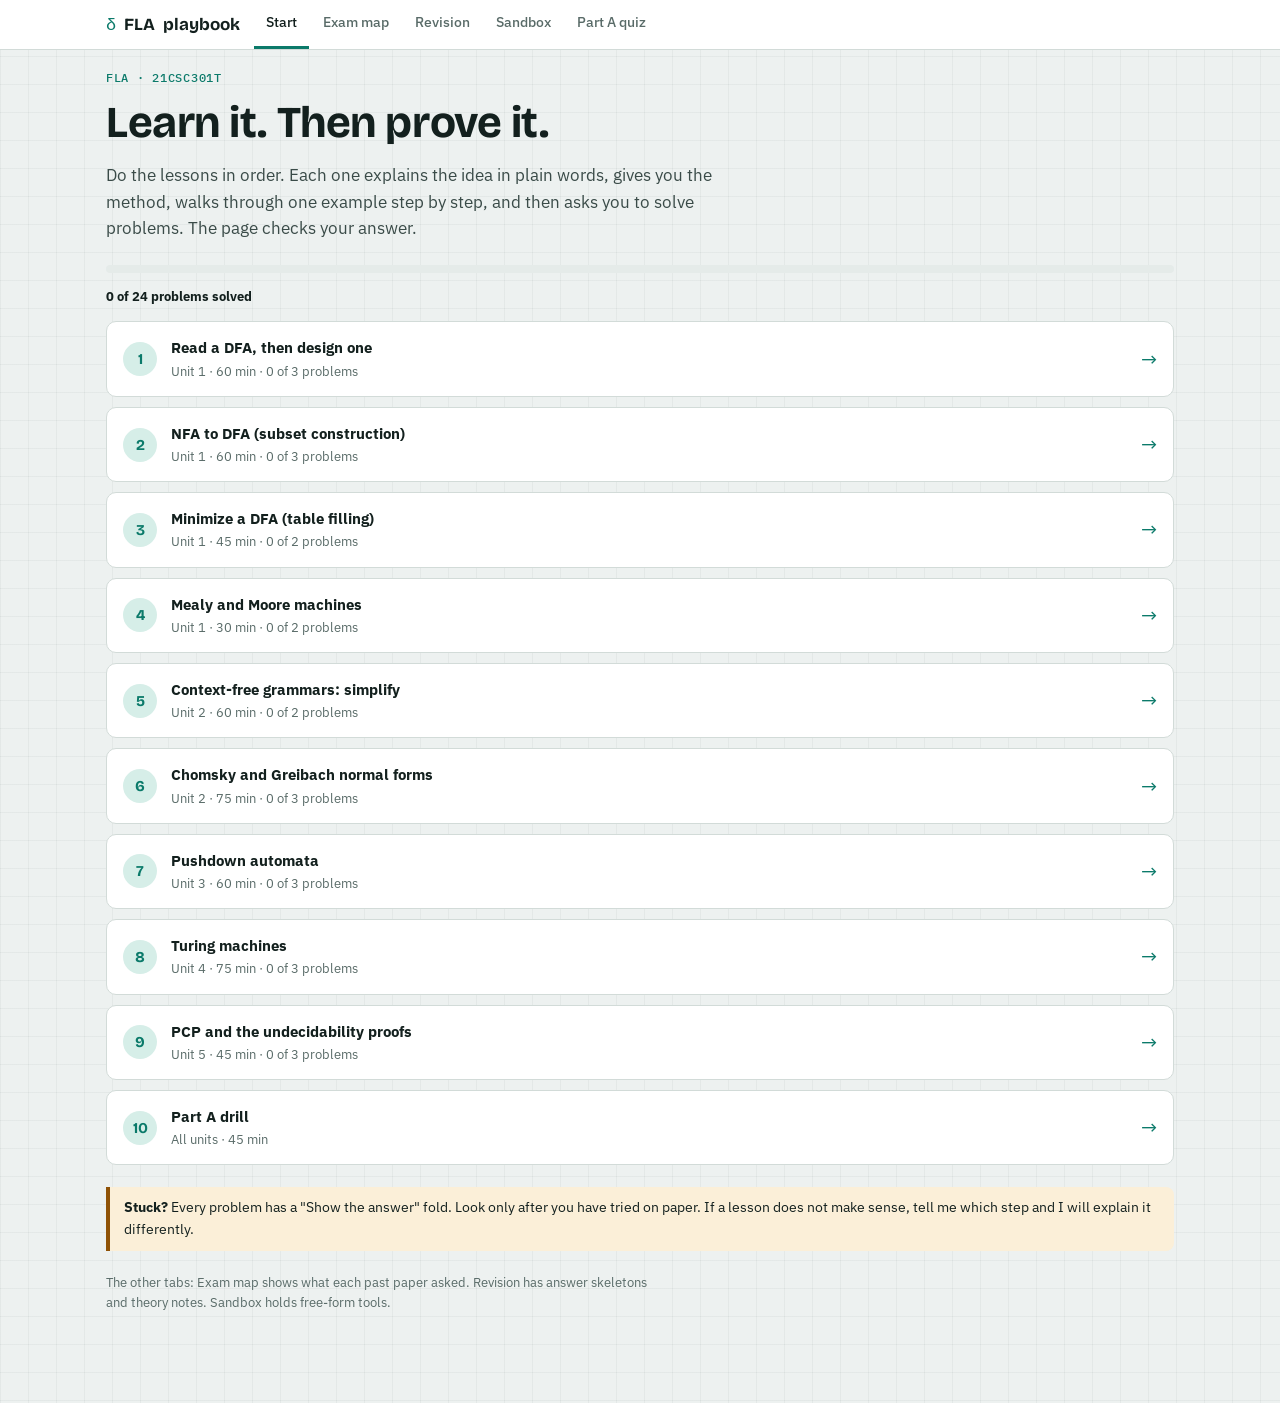
==== commit 40627682: "Rebuild as a step-by-step lesson course with checked practice" ====
--- a/index.html
+++ b/index.html
@@ -206,6 +206,37 @@
   .cell { width: 34px; min-width: 34px; height: 38px; }
 }
 @media (prefers-reduced-motion: reduce) { * { transition: none !important; animation: none !important; } }
+
+/* ---- course ---- */
+.big { font-size: 17px; line-height: 1.6; max-width: 66ch; color: var(--ink); }
+.lessons { display: grid; gap: 10px; margin: 14px 0; }
+.lcard { display: flex; align-items: center; gap: 14px; background: var(--card); border: 1px solid var(--line); border-radius: 10px; padding: 14px 16px; text-decoration: none; color: var(--ink); }
+.lcard:hover { border-color: var(--accent); }
+.lcard .ln { flex: none; width: 34px; height: 34px; border-radius: 50%; display: grid; place-items: center; background: var(--accent-soft); color: var(--accent); font: 700 15px var(--display); }
+.lcard.fin .ln { background: var(--accent); color: var(--accent-ink); }
+.lcard .lb { display: flex; flex-direction: column; flex: 1; gap: 2px; }
+.lcard .go { color: var(--accent); font-size: 20px; }
+ol.method { margin: 6px 0 0; padding-left: 22px; } ol.method li { margin: 0 0 9px; max-width: 72ch; }
+.reveal .rstep { display: flex; gap: 12px; padding: 10px 0; border-top: 1px dashed var(--line); }
+.reveal .rstep:first-child { border-top: 0; }
+.reveal .rn { flex: none; width: 26px; height: 26px; border-radius: 50%; background: var(--accent); color: var(--accent-ink); display: grid; place-items: center; font: 600 13px var(--mono); }
+.reveal .rstep > div:last-child { min-width: 0; flex: 1; }
+.reveal .row { margin-top: 10px; }
+.try { border-left: 4px solid var(--accent); display: grid; gap: 10px; }
+.try.isdone { border-left-color: var(--good); }
+.try h3 { margin: 0; }
+.fbk { padding: 0; font-size: 14px; } .fbk:empty { display: none; }
+.fbk.good { background: var(--good-soft); color: var(--good); padding: 9px 12px; border-radius: 8px; }
+.fbk.bad { background: var(--bad-soft); color: var(--bad); padding: 9px 12px; border-radius: 8px; }
+input.cellin { width: 100%; min-width: 120px; font: 500 14px var(--mono); padding: 6px 8px; border: 1px solid var(--line); border-radius: 6px; background: var(--card); color: var(--ink); }
+input.cellin.ok { background: var(--good-soft); border-color: var(--good); }
+.try input[type=text], .try select, .try textarea { font: 400 14px var(--mono); padding: 7px 9px; border: 1px solid var(--line); border-radius: 6px; background: var(--card); color: var(--ink); }
+.try textarea { width: 100%; }
+.gstep { display: grid; gap: 6px; padding: 10px 0; border-top: 1px dashed var(--line); } .gstep:first-child { border-top: 0; }
+.subnav { display: flex; gap: 8px; align-items: center; flex-wrap: wrap; margin-bottom: 8px; }
+.subnav a { padding: 4px 12px; border: 1px solid var(--line); border-radius: 999px; text-decoration: none; color: var(--ink-2); font-size: 13px; background: var(--card); }
+.subnav a[aria-current] { background: var(--accent); color: var(--accent-ink); border-color: var(--accent); }
+.tmp { display: grid; gap: 8px; }
 
 </style>
 </head>
@@ -2090,14 +2121,413 @@
   return root;
 }
 
+/* ================= COURSE: lessons with checked practice ================= */
+const prog = store.get('prog', {});
+function markDone(lid, pid) { prog[lid] = prog[lid] || {}; prog[lid][pid] = true; store.set('prog', prog); }
+function doneCount(L) { return L.practice.filter((_, i) => prog[L.id] && prog[L.id]['p' + i]).length; }
+const byId = (list, id) => list.find(x => x.id === id);
+const setKey = a => a.slice().sort().join(',');
+const toks = s => s.split(/[^A-Za-z0-9'_]+/).filter(x => x && !/^(phi|empty|null|none)$/i.test(x));
+
+function fbBox() {
+  const el = h('div', { class: 'fbk', 'aria-live': 'polite' });
+  return { el, ok(m) { el.className = 'fbk good'; el.replaceChildren(h('b', {}, 'Correct. '), m || ''); }, bad(m) { el.className = 'fbk bad'; el.replaceChildren(h('b', {}, 'Not yet. '), m || ''); }, info(m) { el.className = 'fbk'; el.replaceChildren(m); } };
+}
+function practiceCard(lid, idx, title, prompt, body, fb, answer) {
+  const done = !!(prog[lid] && prog[lid]['p' + idx]);
+  const card = h('section', { class: 'card try' + (done ? ' isdone' : '') }, h('div', { class: 'row' }, h('span', { class: 'pill run' }, 'Your turn ' + (idx + 1)), h('h3', {}, title), done ? h('span', { class: 'pill ok' }, 'done') : null), prompt, body, fb.el,
+    answer ? h('details', {}, h('summary', {}, 'Stuck? Show the answer'), h('div', { class: 'body' }, answer)) : null);
+  const orig = fb.ok; fb.ok = m => { orig(m); markDone(lid, 'p' + idx); card.classList.add('isdone'); };
+  return card;
+}
+function reveal(items) {
+  const wrap = h('div', { class: 'reveal' }), list = h('div', {});
+  let n = 0;
+  const btn = h('button', { class: 'btn primary', type: 'button' }, 'Show next step'), all = h('button', { class: 'btn', type: 'button' }, 'Show everything');
+  const add = () => {
+    if (n >= items.length) return; const it = items[n++];
+    list.append(h('div', { class: 'rstep' }, h('div', { class: 'rn' }, String(n)), h('div', {}, it.t ? h('b', {}, it.t) : null, it.node ? it.node : null)));
+    if (n >= items.length) { btn.disabled = true; all.disabled = true; btn.textContent = 'That is the whole example'; }
+  };
+  btn.addEventListener('click', add); all.addEventListener('click', () => { while (n < items.length) add(); });
+  add();
+  wrap.append(list, h('div', { class: 'row' }, btn, all));
+  return wrap;
+}
+const P2 = txt => h('p', {}, txt);
+const gtext = g => pre(F.grammarText(g));
+const fmtSet = a => '{' + a.join(', ') + '}';
+
+/* --- checkers --- */
+function mcq(L, idx, title, q, opts, ans, why) {
+  const fb = fbBox(); let done = false;
+  const box = h('div', { class: 'opts' }, opts.map((t, k) => h('button', { class: 'opt', type: 'button', onclick: e => {
+    if (done) return;
+    if (k === ans) { done = true; e.target.classList.add('right'); fb.ok(why); } else { e.target.classList.add('wrong'); e.target.disabled = true; fb.bad('Try another option. ' + (why ? 'Think about: ' + why.split('.')[0] + '.' : '')); }
+  } }, t)));
+  return practiceCard(L.id, idx, title, h('p', {}, q), box, fb, null);
+}
+function ask(L, idx, title, q, check, hint, answerText, ph) {
+  const fb = fbBox(), inp = h('input', { type: 'text', placeholder: ph || 'your answer', 'aria-label': 'Your answer' });
+  const go = () => { const r = check(inp.value.trim()); if (r.ok) fb.ok(r.msg); else fb.bad(r.msg || hint); };
+  inp.addEventListener('keydown', e => { if (e.key === 'Enter') go(); });
+  return practiceCard(L.id, idx, title, h('p', {}, q), h('div', { class: 'row' }, inp, h('button', { class: 'btn primary', type: 'button', onclick: go }, 'Check')), fb, answerText ? h('p', {}, answerText) : null);
+}
+function allStrings(alpha, max) { const out = ['']; let layer = ['']; for (let k = 1; k <= max; k++) { layer = [].concat(...layer.map(s => alpha.map(a => s + a))); out.push(...layer); } return out; }
+
+function dfaBuilder(L, idx, title, q, alpha, pred, solutionText, nDefault) {
+  const fb = fbBox(); let n = nDefault || 3;
+  const holder = h('div', {}); let state = null;
+  const render = () => {
+    const names = Array.from({ length: n }, (_, i) => 'q' + i);
+    state = { delta: {}, finals: {} };
+    const rows = names.map(s => {
+      const cells = alpha.map(a => { const sel = h('select', { 'aria-label': 'From ' + s + ' on ' + a }, names.map(t => h('option', { value: t }, t))); sel.value = s; state.delta[s + '|' + a] = s; sel.addEventListener('change', () => { state.delta[s + '|' + a] = sel.value; }); return h('td', {}, sel); });
+      const cb = h('input', { type: 'checkbox', 'aria-label': s + ' is final' }); cb.addEventListener('change', () => { state.finals[s] = cb.checked; });
+      return h('tr', {}, h('td', { class: 'mono-cell' }, (s === 'q0' ? '→ ' : '') + s), cells, h('td', {}, cb));
+    });
+    holder.replaceChildren(h('div', { class: 'scroll' }, h('table', {}, h('thead', {}, h('tr', {}, h('th', {}, 'State'), alpha.map(a => h('th', {}, 'on ' + a)), h('th', {}, 'Final?'))), h('tbody', {}, rows))));
+  };
+  const nsel = h('select', { id: 'n-' + L.id + idx, 'aria-label': 'Number of states' }, [2, 3, 4, 5, 6].map(k => h('option', { value: k }, k + ' states')));
+  nsel.value = String(n); nsel.addEventListener('change', () => { n = +nsel.value; render(); fb.info(''); });
+  render();
+  const check = () => {
+    const names = Array.from({ length: n }, (_, i) => 'q' + i), d = { states: names, alphabet: alpha, start: 'q0', finals: names.filter(s => state.finals[s]), delta: {} };
+    for (const s of names) { d.delta[s] = {}; for (const a of alpha) d.delta[s][a] = state.delta[s + '|' + a]; }
+    for (const w of allStrings(alpha, 7)) {
+      const got = F.runDFA(d, w).accepted, want = pred(w);
+      if (got !== want) { const path = F.runDFA(d, w).path.join(' → '); fb.bad('The string "' + (w || 'ε') + '" should be ' + (want ? 'accepted' : 'rejected') + ' but your machine ' + (got ? 'accepts' : 'rejects') + ' it. It runs ' + path + '. Fix the arrows that string uses.'); return; }
+    }
+    fb.ok('Your DFA matches the rule on every string up to length 7. That is a pass in the exam.');
+  };
+  return practiceCard(L.id, idx, title, h('p', {}, q), h('div', {}, h('div', { class: 'row' }, h('label', { for: 'n-' + L.id + idx }, 'How many states?'), nsel), holder, h('div', { class: 'row' }, h('button', { class: 'btn primary', type: 'button', onclick: check }, 'Check my DFA'))), fb, h('p', {}, solutionText));
+}
+
+function nfaGuided(L, idx, title, q, nfaText) {
+  const fb = fbBox(), fa = F.parseFA(nfaText), r = F.nfaToDfa(fa);
+  const truth = new Map(); r.rows.forEach(x => truth.set(setKey(x.from) + '|' + x.sym, x.to));
+  const startKey = setKey(r.startSet), known = [r.startSet.slice()], given = {}, okCell = {};
+  const holder = h('div', {});
+  const render = () => {
+    const rows = known.map(s => {
+      const k = setKey(s);
+      return h('tr', {}, h('td', { class: 'mono-cell' }, (k === startKey ? '→ ' : '') + fmtSet(s)), fa.alphabet.map(a => {
+        const id = k + '|' + a, inp = h('input', { type: 'text', class: 'cellin' + (okCell[id] ? ' ok' : ''), value: given[id] || '', placeholder: '{…}', 'aria-label': 'Set reached from ' + fmtSet(s) + ' on ' + a, disabled: !!okCell[id] });
+        inp.addEventListener('input', () => { given[id] = inp.value; }); inp.addEventListener('keydown', e => { if (e.key === 'Enter') check(); });
+        return h('td', {}, inp);
+      }));
+    });
+    holder.replaceChildren(h('div', { class: 'scroll' }, h('table', {}, h('thead', {}, h('tr', {}, h('th', {}, 'DFA state (a set of NFA states)'), fa.alphabet.map(a => h('th', {}, 'on ' + a)))), h('tbody', {}, rows))));
+  };
+  const check = () => {
+    let wrong = [], filled = 0;
+    for (const s of known.slice()) for (const a of fa.alphabet) {
+      const id = setKey(s) + '|' + a; if (okCell[id] || !(given[id] || '').trim()) continue; filled++;
+      const want = truth.get(id) || [], got = toks(given[id]);
+      if (setKey(got) === setKey(want)) { okCell[id] = true; if (!known.some(x => setKey(x) === setKey(want))) known.push(want); }
+      else wrong.push(fmtSet(s) + ' on ' + a);
+    }
+    render();
+    const total = known.length * fa.alphabet.length, doneCells = Object.keys(okCell).length;
+    if (wrong.length) fb.bad('Check ' + wrong.join('; ') + '. For each member of the set, look up where it goes on that symbol in the NFA, then take the union' + (fa.hasEps ? ', then add the ε-closure' : '') + '. Write the empty result as ∅ or leave a dash.');
+    else if (doneCells === total) { const fin = known.filter(s => s.some(x => fa.finals.includes(x))); fb.ok('The table is complete: ' + known.length + ' DFA states. Final states are the sets that contain an NFA final state (' + fa.finals.join(', ') + '): ' + (fin.map(fmtSet).join('  ') || 'none') + '.'); }
+    else fb.info(filled ? 'Good so far. New rows have appeared at the bottom. Fill them in.' : 'Type a set in a cell, for example {q0,q1}, then press Check.');
+  };
+  render();
+  return practiceCard(L.id, idx, title, h('div', {}, h('p', {}, q), pre(nfaText.replace(/^#.*\n/gm, '').trim()), h('p', { class: 'small muted' }, 'Start with the first row. When a cell is right, any new set it produces gets its own row.')), h('div', {}, holder, h('div', { class: 'row' }, h('button', { class: 'btn primary', type: 'button', onclick: check }, 'Check my cells'))), fb, h('div', {}, table(['State', ...fa.alphabet], r.states.map(s => [s.name, ...fa.alphabet.map(a => { const x = r.rows.find(y => r.nameOf(y.from) === s.name && y.sym === a); return r.nameOf(x.to); })])), h('p', {}, 'Final states: ' + r.states.filter(s => s.final).map(s => s.name).join(', '))));
+}
+
+function prodSet(g) { const s = new Set(); for (const A of g.nts) for (const r of g.P[A]) if (r.length) s.add(A + ' → ' + r.join('')); return s; }
+function gramStepCheck(userText, want) {
+  let ug; try { ug = F.parseGrammar(userText); } catch (e) { return { ok: false, msg: e.message }; }
+  const a = prodSet(ug), b = prodSet(want), miss = [...b].filter(x => !a.has(x)), extra = [...a].filter(x => !b.has(x));
+  if (!miss.length && !extra.length) return { ok: true };
+  return { ok: false, msg: (miss.length ? 'Missing: ' + miss.slice(0, 4).join(',  ') + (miss.length > 4 ? ' …' : '') + '. ' : '') + (extra.length ? 'Should not be there: ' + extra.slice(0, 4).join(',  ') + (extra.length > 4 ? ' …' : '') + '.' : '') };
+}
+function gramSteps(L, idx, title, q, text) {
+  const fb = fbBox(), g = F.parseGrammar(text);
+  const a = F.removeNull(g, false), b = F.removeUnit(a.g), c = F.removeUseless(b.g);
+  const stages = [
+    { label: 'Step 1. Which variables are nullable (can become ε)?', set: true, want: a.nullable, hint: 'A variable is nullable if it has A → ε, or a rule whose right side is made only of nullable variables.' },
+    { label: 'Step 2. Write the grammar after removing ε-productions.', want: a.g, hint: 'For every rule, write one copy for every way of deleting nullable variables. Do not write any ε rule.' },
+    { label: 'Step 3. Write the grammar after removing unit productions (A → B).', want: b.g, hint: 'Replace each unit rule A → B by every non-unit rule of B. Follow chains, so if B → C then also take what C gives.' },
+    { label: 'Step 4. Write the final grammar after removing useless symbols.', want: c.g, hint: 'Delete variables that never produce a terminal string, then variables that cannot be reached from S.' }
+  ];
+  let at = 0; const area = h('div', {});
+  const show = () => {
+    area.replaceChildren();
+    stages.forEach((st, i) => {
+      if (i > at) return;
+      const f2 = fbBox();
+      const done = i < at;
+      const input = st.set ? h('input', { type: 'text', placeholder: 'e.g. A, B', value: st.val || '', disabled: done }) : h('textarea', { rows: 5, spellcheck: 'false', placeholder: 'S -> ...\nA -> ...', disabled: done }, st.val || '');
+      if (st.val && !st.set) input.value = st.val;
+      const go = () => {
+        let res;
+        if (st.set) { const got = toks(input.value); res = setKey(got) === setKey(st.want) ? { ok: true } : { ok: false, msg: st.hint }; }
+        else res = gramStepCheck(input.value, st.want);
+        if (res.ok) { st.val = input.value; at = i + 1; if (at >= stages.length) { fb.ok('All four steps correct. That is a full-marks simplification.'); } show(); }
+        else f2.bad((res.msg || '') + ' ' + st.hint);
+      };
+      area.append(h('div', { class: 'gstep' }, h('label', {}, st.label), input, done ? h('div', { class: 'fbk good' }, 'Correct.') : h('div', { class: 'row' }, h('button', { class: 'btn primary', type: 'button', onclick: go }, 'Check'), h('span', { class: 'small muted' }, st.set ? '' : 'One variable per line, alternatives with |. Skip S → ε.')), done ? null : f2.el));
+    });
+  };
+  show();
+  return practiceCard(L.id, idx, title, h('div', {}, h('p', {}, q), pre(text.trim())), area, fb, h('div', {}, F.simplify(g, false).log.map(l => h('div', {}, h('b', {}, l.title + '. '), l.note, gtext(l.g)))));
+}
+
+function normalForm(L, idx, title, q, text, kind, hint, answerText) {
+  const fb = fbBox(), g = F.parseGrammar(text);
+  const ta = h('textarea', { rows: 7, spellcheck: 'false', placeholder: 'S -> AB | a\nA -> ...' });
+  const terms = [...new Set([].concat(...g.nts.map(A => [].concat(...g.P[A].map(r => r.filter(t => !F.isNT(t))))))) ].slice(0, 3);
+  const go = () => {
+    let ug; try { ug = F.parseGrammar(ta.value); } catch (e) { fb.bad(e.message); return; }
+    for (const A of ug.nts) for (const r of ug.P[A]) {
+      const bad = kind === 'cnf' ? !(r.length === 1 && !F.isNT(r[0]) || r.length === 2 && F.isNT(r[0]) && F.isNT(r[1]) || (!r.length && A === ug.start)) : !(r.length >= 1 && !F.isNT(r[0]) && r.slice(1).every(F.isNT));
+      if (bad) { fb.bad('The rule  ' + A + ' → ' + (r.join('') || 'ε') + '  is not in ' + (kind === 'cnf' ? 'CNF. Every rule must be A → BC (two variables) or A → a (one terminal).' : 'GNF. Every rule must be A → a followed by zero or more variables.')); return; }
+    }
+    for (const w of allStrings(terms, 6)) { if (!w) continue; const arr = [...w], want = F.cykAccepts(g, arr), got = kind === 'cnf' ? F.cnfAccepts(ug, arr) : F.gnfAccepts(ug, arr); if (want !== got) { fb.bad('Your grammar is in the right form but generates a different language. The string "' + w + '" should be ' + (want ? 'generated' : 'not generated') + '. Recheck how you changed the rules that produce it.'); return; } }
+    fb.ok('Right form, and it generates the same strings as the original (checked up to length 6).');
+  };
+  return practiceCard(L.id, idx, title, h('div', {}, h('p', {}, q), pre(text.trim()), h('p', { class: 'small muted' }, hint)), h('div', {}, ta, h('div', { class: 'row' }, h('button', { class: 'btn primary', type: 'button', onclick: go }, 'Check'))), fb, answerText ? pre(answerText) : h('div', {}, h('p', { class: 'small muted' }, 'New variables are named Z2, C… here. In the checker use single capital letters.'), gtext(F.toGNF(F.simplify(g, false).g).g)));
+}
+
+function minGuide(L, idx, title, q, dfaText) {
+  const fb = fbBox(), d = F.faToDfaObj(F.parseFA(dfaText)), m = F.minimizeDFA(d), want = m.classes.map(c => setKey(c));
+  const inp = h('input', { type: 'text', placeholder: '{A,B} {C,D} …', 'aria-label': 'Groups of equivalent states' });
+  const go = () => {
+    const groups = [...inp.value.matchAll(/\{([^}]*)\}/g)].map(x => setKey(toks(x[1])));
+    if (!groups.length) { fb.bad('Write each group of equivalent states in braces, for example {A,B} {C,D}. A state that is alone also gets its own braces.'); return; }
+    if (setKey(groups) === setKey(want)) fb.ok('Those are the equivalence classes, so the minimal DFA has ' + want.length + ' states. Each group becomes one state.'); else fb.bad('Not the right groups. Mark the pairs where exactly one state is final first. Then mark a pair if some symbol sends it to an already marked pair. Pairs left unmarked are equivalent.');
+  };
+  inp.addEventListener('keydown', e => { if (e.key === 'Enter') go(); });
+  return practiceCard(L.id, idx, title, h('div', {}, h('p', {}, q), dfaTable(d), dfaGraph(d)), h('div', { class: 'row' }, inp, h('button', { class: 'btn primary', type: 'button', onclick: go }, 'Check')), fb, h('p', {}, 'Groups: ' + m.classes.map(c => fmtSet(c)).join(' ') + '. Minimal DFA has ' + m.min.states.length + ' states.'));
+}
+
+function tmPlayer(p, input) {
+  const tm = F.parseTM(p.text), res = F.runTM(tm, input), cfgs = res.configs; let i = 0;
+  const tape = h('div', { class: 'tape' }), info = h('div', { class: 'explain' }), st = h('span', { class: 'statebox' }), cnt = h('b', { class: 'mono' });
+  const draw = () => {
+    const c = cfgs[i], blank = tm.blank, pad = 3, left = Math.max(0, pad - c.head), right = Math.max(0, pad - (c.tape.length - 1 - c.head));
+    const all = Array(left).fill(blank).concat(c.tape, Array(right).fill(blank)), hd = c.head + left;
+    tape.replaceChildren(...all.map((ch, k) => h('div', { class: 'cell' + (k === hd ? ' head' : '') + (ch === blank ? ' blank' : '') }, ch === blank ? '·' : ch)));
+    st.textContent = 'state ' + c.state; cnt.textContent = 'step ' + i + ' of ' + (cfgs.length - 1);
+    info.textContent = i ? c.note : 'Start. The head is on the first symbol.';
+    if (i === cfgs.length - 1) info.textContent += '   →   ' + (res.status === 'accepted' ? 'ACCEPTED' : 'halted without accepting');
+  };
+  draw();
+  return h('div', { class: 'tmp' }, h('div', { class: 'row' }, h('b', {}, 'Input: ' + input), st, cnt), tape, info,
+    h('div', { class: 'row' }, h('button', { class: 'btn', type: 'button', onclick: () => { i = 0; draw(); } }, '⏮ Start'), h('button', { class: 'btn', type: 'button', onclick: () => { if (i > 0) { i--; draw(); } } }, '◀ Back'), h('button', { class: 'btn primary', type: 'button', onclick: () => { if (i < cfgs.length - 1) { i++; draw(); } } }, 'Next step ▶'), h('button', { class: 'btn', type: 'button', onclick: () => { i = Math.min(cfgs.length - 1, i + 10); draw(); } }, '+10')));
+}
+function tmPredict(L, idx, title, q, presetId, input, n) {
+  const p = byId(P.tm, presetId), tm = F.parseTM(p.text), res = F.runTM(tm, input), c = res.configs[n];
+  const fb = fbBox(), s = h('input', { type: 'text', placeholder: 'state, e.g. q2', 'aria-label': 'State' }), t = h('input', { type: 'text', placeholder: 'tape, e.g. XaYb', 'aria-label': 'Tape' });
+  const trim = a => a.join('').split(tm.blank).join('').trim();
+  const go = () => {
+    const okS = s.value.trim().toLowerCase() === c.state.toLowerCase(), okT = t.value.replace(/\s+/g, '').split(tm.blank).join('') === trim(c.tape);
+    if (okS && okT) fb.ok('After step ' + n + ' the machine is in ' + c.state + ' with tape ' + trim(c.tape) + '.'); else fb.bad((okS ? '' : 'The state is wrong. ') + (okT ? '' : 'The tape is wrong. ') + 'Go back to the player above and press Next step exactly ' + n + ' times. Write the tape without blanks.');
+  };
+  return practiceCard(L.id, idx, title, h('div', {}, h('p', {}, q), tmPlayer(p, input)), h('div', { class: 'row' }, s, t, h('button', { class: 'btn primary', type: 'button', onclick: go }, 'Check')), fb, h('p', {}, 'Step ' + n + ': state ' + c.state + ', tape ' + trim(c.tape) + '.'));
+}
+function pdaPredict(L, idx, title, q, presetId, input, upto) {
+  const p = byId(P.pda, presetId), pda = F.parsePDA(p.text), r = F.simulatePDA(pda, input), node = r.path.find(x => x.i === upto), want = node.st.join('');
+  const fb = fbBox(), inp = h('input', { type: 'text', placeholder: 'stack, top first', 'aria-label': 'Stack' });
+  const go = () => { if (inp.value.replace(/\s+/g, '') === want) fb.ok('Right. The stack, top first, is ' + want + '.'); else fb.bad('Follow the moves one at a time from the trace above. Each a that is read pushes one more a above Z0. Write the stack top first with Z0 at the bottom.'); };
+  return practiceCard(L.id, idx, title, h('div', {}, h('p', {}, q), pre(p.text.replace(/^#.*\n/gm, '').trim()), pdaTrace(pda, input)), h('div', { class: 'row' }, inp, h('button', { class: 'btn primary', type: 'button', onclick: go }, 'Check')), fb, h('p', {}, 'The stack is ' + want + '.'));
+}
+function pcpPractice(L, idx, title, q, tiles, mpcp) {
+  const fb = fbBox(), inp = h('input', { type: 'text', placeholder: 'tile numbers, e.g. 2 1 1 3', 'aria-label': 'Tile sequence' });
+  const sol = F.solvePCP(tiles, { mpcp });
+  const go = () => {
+    const seq = inp.value.split(/[^0-9]+/).filter(Boolean).map(Number);
+    if (!seq.length || seq.some(x => x < 1 || x > tiles.length)) { fb.bad('Type tile numbers between 1 and ' + tiles.length + '.'); return; }
+    if (mpcp && seq[0] !== 1) { fb.bad('For MPCP the sequence must start with tile 1.'); return; }
+    const T = seq.map(i => tiles[i - 1][0]).join(''), B = seq.map(i => tiles[i - 1][1]).join('');
+    if (T === B) fb.ok('Top and bottom both spell ' + T + '. That is a solution.'); else fb.bad('Top spells ' + T + ' and bottom spells ' + B + '. They are not equal. One is a prefix of the other? Then pick the next tile so that it continues the longer row.');
+  };
+  return practiceCard(L.id, idx, title, h('div', {}, h('p', {}, q), table(['Tile', 'Top', 'Bottom'], tiles.map((t, i) => [i + 1, t[0], t[1]]), { monoCols: [1, 2] })), h('div', { class: 'row' }, inp, h('button', { class: 'btn primary', type: 'button', onclick: go }, 'Check')), fb, h('p', {}, sol.found ? 'One solution is ' + sol.seq.join(', ') + ' (' + sol.top + ').' : 'No solution.'));
+}
+
+/* --- lesson content --- */
+const DFA_EX = 'start: q0\nfinal: q2\nq0 0 -> q1\nq0 1 -> q0\nq1 0 -> q1\nq1 1 -> q2\nq2 0 -> q1\nq2 1 -> q0';
+const NFA_ENDS_AB = '# NFA: strings over {a,b} that end in ab\nstart: q0\nfinal: q2\nq0 a -> q0 q1\nq0 b -> q0\nq1 a ->\nq1 b -> q2\nq2 a ->\nq2 b ->';
+const MIN_PRACTICE = 'start: A\nfinal: C D\nA 0 -> B\nA 1 -> C\nB 0 -> A\nB 1 -> D\nC 0 -> E\nC 1 -> F\nD 0 -> E\nD 1 -> F\nE 0 -> E\nE 1 -> F\nF 0 -> F\nF 1 -> F';
+const MEALY_PRACTICE = 'q0 0 -> q0 1\nq0 1 -> q0 0';
+const count = (w, c) => [...w].filter(x => x === c).length;
+
+const LESSONS = [
+  { id: 'dfa', unit: 1, title: 'Read a DFA, then design one', time: '60 min',
+    plain: 'A DFA is a machine with a few boxes called states. It reads the string one symbol at a time. Each symbol moves you along exactly one arrow. When the string ends, if you are in a double-circled state, the string is accepted. That is all it is.',
+    method: ['Decide what the machine must remember about the part of the string it has read. Every different thing to remember is one state.', 'Make the start state the "nothing read yet" memory.', 'For every state and every symbol draw exactly one arrow. A DFA never has a missing arrow. If a string can never become good again, send it to a dead state that loops on everything.', 'Make a state final if its memory says "the string so far is good".', 'Test three strings: the empty string, one that should pass, and one that should fail.'],
+    example: () => { const d = F.faToDfaObj(F.parseFA(DFA_EX)); return reveal([
+      { t: 'Problem: strings over {0,1} that end in 01.', node: P2('What must we remember? Only how much of "01" we have just seen at the end.') },
+      { t: 'Choose the states.', node: P2('q0: no progress, the last symbol was not a useful 0.  q1: the string just ended in 0 (so a 1 next would finish "01").  q2: the string ends in 01 (final).') },
+      { t: 'Draw one arrow per symbol from each state.', node: P2('From q0: 0 starts a possible "01" so go to q1. 1 gives no progress so stay at q0. From q1: 0 keeps us at q1 (the new 0 is the start). 1 completes "01", go to q2. From q2: 0 goes to q1. 1 goes to q0 (progress lost).') },
+      { t: 'The finished machine.', node: h('div', {}, dfaTable(d), dfaGraph(d)) },
+      { t: 'Test it.', node: P2('"01": q0 → q1 → q2, final, accepted. "101": q0 → q0 → q1 → q2, accepted. "010": ends in q1, rejected. "ε": stays in q0, rejected. All correct.') }]); },
+    pitfalls: ['Forgetting an arrow. Every state needs one arrow for every symbol.', 'Making too many states. Ask what you really must remember.', 'Forgetting that the empty string is accepted only when the start state is final.'],
+    practice: [
+      L => dfaBuilder(L, 0, 'Even number of 0s', 'Design a DFA over {0,1} that accepts strings with an even number of 0s. Click the arrows with the dropdowns and tick the final states.', ['0', '1'], w => count(w, '0') % 2 === 0, 'Two states. q0 (even, start, final) and q1 (odd). On 0 swap between q0 and q1. On 1 stay where you are.', 2),
+      L => dfaBuilder(L, 1, 'No two 0s in a row', 'Design a DFA over {0,1} that accepts strings that do NOT contain 00. Hint: you need a dead state.', ['0', '1'], w => !w.includes('00'), 'q0: start or last symbol 1 (final). q1: last symbol 0 (final). q2: dead (not final). q0: 0→q1, 1→q0. q1: 0→q2, 1→q0. q2: 0→q2, 1→q2.', 3),
+      L => dfaBuilder(L, 2, 'Number of a\'s divisible by 3', 'Design a DFA over {a,b} that accepts strings where the number of a\'s is a multiple of 3 (0 counts).', ['a', 'b'], w => count(w, 'a') % 3 === 0, 'Three states counting a\'s mod 3. q0 (start, final), q1, q2. On a: q0→q1→q2→q0. On b: stay in the same state.', 3)] },
+
+  { id: 'nfa', unit: 1, title: 'NFA to DFA (subset construction)', time: '60 min',
+    plain: 'An NFA may have choices: one symbol can lead to several states, or to none. A DFA cannot, so we build a DFA whose every state is a set of NFA states. That set means "the NFA could be in any of these right now". This is the most predictable question in Unit 1.',
+    method: ['The start state of the DFA is the set {q0}. For an ε-NFA, use the ε-closure of q0 (everything reachable by ε-moves, including q0 itself).', 'Take a set and a symbol. For each NFA state in the set, find where it goes on that symbol. Union all those targets. For an ε-NFA, add the ε-closure of the result. That union is the next set.', 'Any new set is a new DFA state. Repeat step 2 for it, for every symbol, until no new sets appear.', 'The empty set ∅ is allowed. It is a dead state that loops on everything.', 'A DFA state is final if its set contains at least one NFA final state.', 'Draw the table in the exam. Name sets A, B, C if you like, but show what each means.'],
+    example: () => { const p = byId(P.nfa, 'n24'), fa = F.parseFA(p.text), r = F.nfaToDfa(fa); return reveal([
+      { t: 'The NFA: second symbol from the end is 1.', node: h('div', {}, pre(p.text.replace(/^#.*\n/gm, '').trim()), faGraph(fa)) },
+      { t: 'Start with {' + r.startSet.join(',') + '}.', node: P2('This is the first row of the table.') },
+      ...r.rows.map(x => ({ t: fmtSet(x.from) + ' on ' + x.sym + ' = ' + fmtSet(x.to), node: P2('Union of where each member goes on ' + x.sym + '.' + (!r.rows.some(y => setKey(y.from) === setKey(x.to)) ? ' ' : (setKey(x.to) !== setKey(x.from) ? ' This set is also a DFA state.' : ''))) })),
+      { t: 'Finish: mark the finals and draw.', node: h('div', {}, P2('Final: the sets that contain ' + fa.finals.join(', ') + '. The DFA has ' + r.states.length + ' states.'), dfaGraph(r.dfa)) }]); },
+    pitfalls: ['Forgetting that the next set is a union over every member, not just one member.', 'Writing sets inconsistently (always list the members in the same order).', 'Forgetting the ε-closure after each move in an ε-NFA.', 'Leaving out the ∅ state when it appears.'],
+    practice: [
+      L => nfaGuided(L, 0, 'Fill the subset table', 'Convert this NFA to a DFA by filling in the table. The NFA accepts strings that end in ab.', NFA_ENDS_AB),
+      L => nfaGuided(L, 1, 'A question from Jul 2025', 'This NFA appeared in Jul 2025, paper 1, Q21b. Convert it to a DFA.', byId(P.nfa, 'j1').text),
+      L => nfaGuided(L, 2, 'ε-NFA from Jul 2025', 'This ε-NFA is Jul 2025, paper 1, Q21a. Remember: each set you write already includes the ε-closure, and so does the start set.', byId(P.nfa, 'j1e').text)] },
+
+  { id: 'min', unit: 1, title: 'Minimize a DFA (table filling)', time: '45 min',
+    plain: 'Two states are equivalent if no string can tell them apart: from either one, the same strings lead to acceptance. Minimizing means merging every group of equivalent states. The result is the smallest DFA for the same language.',
+    method: ['Delete states you can never reach from the start.', 'Draw a triangle table with one cell for every pair of states.', 'Round 0: mark a pair if exactly one of its states is final. Those two are different already.', 'Next rounds: look at each unmarked pair (p,q). For each symbol, see where p and q go. If that pair of targets is already marked, mark (p,q). Repeat until nothing new is marked.', 'The unmarked pairs are equivalent. Group them.', 'Each group becomes one state of the minimal DFA. Transitions go to the group of the old target. The start group contains the old start. A group is final if its members are final.'],
+    example: () => { const p = byId(P.dfa, 'm25'), d = F.faToDfaObj(F.parseFA(p.text)), m = F.minimizeDFA(d), R = m.states;
+      const pt = () => { const rows = []; for (let i = 1; i < R.length; i++) rows.push([R[i], ...R.slice(0, i).map(q => { const mk = m.marks.get(m.pk(R[i], q)); return mk ? String(mk.round) : '≡'; })]); return table(['', ...R.slice(0, R.length - 1)], rows, { cls: 'pairs' }); };
+      return reveal([
+        { t: 'The DFA (May 2025 Q26).', node: h('div', {}, dfaTable(d), P2(m.removed.length ? 'Unreachable: ' + m.removed.join(', ') + ' (removed).' : 'Every state is reachable.')) },
+        { t: 'Round 0: mark pairs with one final and one non-final.', node: P2('Finals are ' + d.finals.join(', ') + '. Any pair that mixes a final and a non-final state gets marked 0.') },
+        { t: 'Later rounds: mark a pair if a symbol sends it to a marked pair.', node: pre([...Array(m.rounds + 1).keys()].map(r => { const ps = [...m.marks.entries()].filter(([, v]) => v.round === r); return ps.length ? 'Round ' + r + ':\n' + ps.map(([k, v]) => '  (' + k.replace('|', ', ') + ')  ' + v.reason).join('\n') : ''; }).filter(Boolean).join('\n')) },
+        { t: 'The finished table. Numbers are the round of marking, ≡ means equivalent.', node: pt() },
+        { t: 'Groups and the minimal DFA.', node: h('div', {}, P2('Groups: ' + m.classes.map(fmtSet).join('  ') + '. ' + R.length + ' states reduce to ' + m.min.states.length + '.'), dfaTable(m.min), dfaGraph(m.min)) }]); },
+    pitfalls: ['Forgetting to remove unreachable states first.', 'Comparing only the symbols and not the targets (you must look at where they go, and whether that pair is marked).', 'Merging two states that are both non-final but go to different groups.'],
+    practice: [L => minGuide(L, 0, 'Find the equivalent states', 'Which states are equivalent? Type the groups in braces. Do the table on paper first.', MIN_PRACTICE),
+      L => mcq(L, 1, 'The first round', 'In round 0 of table filling, which pairs do you mark?', ['Every pair of states', 'Pairs where exactly one state is final', 'Pairs where both states are final', 'Pairs that have a self-loop'], 1, 'One final and one non-final are already different, because the empty string separates them.')] },
+
+  { id: 'mm', unit: 1, title: 'Mealy and Moore machines', time: '30 min',
+    plain: 'These are DFAs that print output instead of accepting or rejecting. A Mealy machine prints on every arrow. A Moore machine prints in every state. A Mealy machine prints one output symbol per input symbol. A Moore machine prints one more, because the start state prints too.',
+    method: ['To run a Mealy machine: for each input symbol follow the arrow and write the output written on it.', 'To run a Moore machine: write the start state output first, then each new state output after every move.', 'Mealy to Moore: split each Mealy state q into one Moore state for every different output that arrives at q. The start state gets an initial output (0 unless told otherwise). Then each Moore state prints its own output.', 'Moore to Mealy: on every arrow, the output is the output of the state the arrow goes to. The start output is dropped.'],
+    example: () => { const p = byId(P.mealy, 'j1'), m = F.parseMealy(p.text), r = F.runMealy(m, p.test); return reveal([
+      { t: 'A Mealy machine (Jul 2025 P1 Q4).', node: pre(p.text.replace(/^#.*\n/gm, '').trim()) },
+      { t: 'Run it on ' + p.test + '.', node: table(['Step', 'From', 'Input', 'To', 'Output'], r.steps.map((s, i) => [i + 1, s.from, s.sym, s.to, s.out]), { monoCols: [1, 2, 3, 4] }) },
+      { t: 'The output string.', node: P2(r.out + '. It has the same length as the input.') },
+      { t: 'Convert to Moore.', node: (() => { const c = F.mealyToMoore(m, '0'); return h('div', {}, P2('Each state is split by the outputs arriving at it. Result: ' + c.moore.states.join(', ') + '.'), table(['State', 'Output', ...c.moore.alphabet.map(a => 'on ' + a)], c.moore.states.map(s => [s, c.moore.out[s], ...c.moore.alphabet.map(a => c.moore.delta[s][a] || '–')]), { monoCols: [0, 1, 2, 3] })); })() }]); },
+    pitfalls: ['Giving a Mealy output with one extra symbol, or a Moore output without the start output.', 'Forgetting to split a state that has two different incoming outputs.'],
+    practice: [L => ask(L, 0, 'Run a Mealy machine', 'This Mealy machine flips every bit.\n' + MEALY_PRACTICE.replace(/\n/g, '   ') + '\nWhat is the output for 0110?', t => ({ ok: t === F.runMealy(F.parseMealy(MEALY_PRACTICE), '0110').out, msg: 'Each 0 prints 1 and each 1 prints 0, giving ' + F.runMealy(F.parseMealy(MEALY_PRACTICE), '0110').out + '.' }), 'Print the opposite of each symbol.', null, 'output'),
+      L => mcq(L, 1, 'Output length', 'A Moore machine reads an input of length 5. How long is its output string?', ['4', '5', '6', 'It depends on the state'], 2, 'The start state prints once before any input, then 5 more states print, so 6 symbols.')] },
+
+  { id: 'simp', unit: 2, title: 'Context-free grammars: simplify', time: '60 min',
+    plain: 'A grammar is a set of rules for building strings. Each rule replaces a variable by a string of variables and terminals. S is the start variable. Simplifying removes rules that are wasted: rules that produce nothing (ε), rules that just rename (A → B), and symbols that never take part. Always do it in this order, because each step can create work for the next one.',
+    method: ['ε-removal. Find the nullable variables: A is nullable if A → ε, or A → a string made only of nullable variables. For every rule, write every version with any subset of nullable variables deleted. Then drop all ε rules. (If ε is in the language, you may add S → ε back at the end.)', 'Unit removal. A unit rule is A → B with one variable on the right. For each variable A, find every B reachable by unit rules. Give A all the non-unit rules of every such B. Delete the unit rules.', 'Useless symbols. First delete variables that cannot generate any terminal string. Then delete variables that cannot be reached from S. Do them in that order.'],
+    example: () => { const g = F.parseGrammar('S -> AB | a\nA -> aA | ε\nB -> b | A'), r = F.simplify(g, false); return reveal([
+      { t: 'The grammar.', node: gtext(g) },
+      ...r.log.map(l => ({ t: l.title, node: h('div', {}, P2(l.note), gtext(l.g)) })),
+      { t: 'The answer.', node: P2('The last grammar is the answer. Each step is shown in the exam, so show all three.') }]); },
+    pitfalls: ['Doing unit removal before ε removal (ε removal can create new unit rules).', 'Forgetting a rule when a rule has two nullable variables: write all four versions.', 'Removing unreachable variables before non-generating ones.'],
+    practice: [L => gramSteps(L, 0, 'Simplify step by step', 'Simplify this grammar. Do each step and check it before moving on.', 'S -> ASB | ε\nA -> aAS | a\nB -> SbS | A | bb'),
+      L => gramSteps(L, 1, 'One with useless symbols', 'Simplify this grammar (Step 1 has nothing nullable, so just copy it).', 'S -> aA | B\nA -> aA | a\nB -> bB\nC -> c')] },
+
+  { id: 'nf', unit: 2, title: 'Chomsky and Greibach normal forms', time: '75 min',
+    plain: 'Normal forms are grammars with a very strict shape. Chomsky normal form (CNF): every rule is A → BC or A → a. Greibach normal form (GNF): every rule is A → a followed by variables. These are the favourite 15-mark questions. Both start with simplification.',
+    method: ['CNF step 1: simplify (ε, unit, useless).', 'CNF step 2: in every rule longer than one symbol, replace each terminal a by a new variable Cₐ and add Cₐ → a.', 'CNF step 3: break every rule with three or more variables A → B1B2B3…Bk into A → B1D1, D1 → B2D2, …, ending with a rule of two variables.', 'GNF step 1: simplify, and get to CNF. Number the variables A1, A2, …, An with S as A1.', 'GNF step 2: make every rule Ai → Aj… have j > i. If j < i, replace Aj by its rules (substitute). If j = i it is left recursion: Ai → Ai α | β becomes Ai → β | βZi and Zi → α | αZi, where Zi is a new variable.', 'GNF step 3: now An starts with a terminal. Work upward from An−1 to A1, substituting the first variable of each rule by its rules until every rule starts with a terminal.', 'GNF step 4: do the same for the new Z variables.'],
+    example: () => { const g = F.parseGrammar('S -> AA | a\nA -> SS | b'), gn = F.toGNF(g);
+      const cn = F.toCNF(F.simplify(F.parseGrammar('S -> aSb | ab'), true).g);
+      return reveal([
+        { t: 'CNF example: S → aSb | ab.', node: P2('Terminals inside longer rules are replaced. Rules longer than two symbols are split.') },
+        { t: 'The CNF result.', node: gtext(cn) },
+        { t: 'GNF example (a paper question): S → AA | a, A → SS | b.', node: gtext(g) },
+        ...gn.log.map(l => ({ t: l.title, node: h('div', {}, l.note ? P2(l.note) : null, gtext(l.g)) })),
+        { t: 'The GNF answer.', node: gtext(gn.g) }]); },
+    pitfalls: ['Splitting a terminal inside a rule like A → aB: in CNF this becomes A → CₐB.', 'Skipping the substitution order in GNF. Always go from the highest-numbered variable down.', 'Using multi-letter variable names. In the checkers below use single capital letters like X, Y, P, Q, R.'],
+    practice: [L => normalForm(L, 0, 'Convert to CNF', 'Convert to Chomsky normal form. Use single capital letters for new variables.', 'S -> aAB | b\nA -> aA | a\nB -> bB | b', 'cnf', 'Nothing here is nullable or a unit rule, so go straight to replacing terminals and splitting. New variables: use X, Y, P, Q.', 'S -> XD | b\nA -> XA | a\nB -> YB | b\nX -> a\nY -> b\nD -> AB'),
+      L => normalForm(L, 1, 'Convert to GNF', 'Convert this grammar to Greibach normal form.', 'S -> AB\nA -> aA | a\nB -> bB | b', 'gnf', 'S → AB: replace A by its two rules. Then A and B are already in GNF.'),
+      L => normalForm(L, 2, 'GNF from a paper', 'May 2025 Q22b style: convert to GNF.', 'S -> AA | a\nA -> SS | b', 'gnf', 'Order S=A1, A=A2. A → SS needs substitution of S.')] },
+
+  { id: 'pda', unit: 3, title: 'Pushdown automata', time: '60 min',
+    plain: 'A PDA is a finite automaton with a stack, like a pile of plates. You can push a symbol on top, look at the top, or pop it. The stack gives the machine memory, so it can count: it can match aⁿbⁿ, which a DFA cannot.',
+    method: ['Think of the idea in plain words first: "push for every a, pop for every b".', 'One move reads: state, input symbol (or ε), top of stack → new state, string to push in place of the top.', 'Pushing aZ0 puts a on top of Z0. Popping means replacing the top by ε.', 'Z0 is the bottom marker. When the input is finished and Z0 is back on top, move to the final state.', 'Always trace one accepted string and one rejected string.', 'For a CFG: use one state. For each rule A → α, add (ε, A) → α. For each terminal a, add (a, a) → ε. Start by pushing S.'],
+    example: () => { const p = byId(P.pda, 'anbn'), pda = F.parsePDA(p.text); return reveal([
+      { t: 'Idea for aⁿbⁿ.', node: P2('Push an a for every a. Then pop an a for every b. If we reach the bottom marker exactly when the input ends, accept.') },
+      { t: 'The moves.', node: pre(p.text.trim()) },
+      { t: 'Trace of aabb.', node: pdaTrace(pda, 'aabb') },
+      { t: 'Trace of aab (it is rejected).', node: pdaTrace(pda, 'aab') }]); },
+    pitfalls: ['Writing the stack in the wrong order. Write top first.', 'Forgetting that pop means replace by ε.', 'No move for some situation, so the machine gets stuck and rejects.'],
+    practice: [L => pdaPredict(L, 0, 'Stack contents', 'Look at the trace. Type the stack (top first) after the first two a\'s have been read.', 'anbn', 'aabb', 2),
+      L => mcq(L, 1, 'When do we accept', 'In the aⁿbⁿ PDA, when does the machine accept?', ['When the stack is empty and the input is not finished', 'When the input is finished and the stack is back to Z0', 'When it has read at least one a', 'When it has pushed more than it popped'], 1, 'The count matches exactly when the stack is back at the bottom marker as the input ends.'),
+      L => mcq(L, 2, 'CFG to PDA', 'In the CFG to PDA construction, what is done for a terminal a?', ['Push a', 'Add a move that reads a when a is on top and pops it', 'Replace a by S', 'Nothing'], 1, 'For each terminal a add δ(q, a, a) = (q, ε). It matches the input symbol against the stack.')] },
+
+  { id: 'tm', unit: 4, title: 'Turing machines', time: '75 min',
+    plain: 'A Turing machine has an infinite tape, a head, and states. In one move it reads the symbol under the head, writes a new one, moves left or right, and changes state. It halts when it reaches a halting state. The design is always the same trick: mark symbols you have matched, so you never match one twice.',
+    method: ['Say the plan in words. For aⁿbⁿcⁿ: mark an a with X, find a b and mark it Y, find a c and mark it Z, come back, repeat.', 'Give each phase a state: one state to find the next unmarked a, one to move right looking for b, one to find c, one to return left.', 'Write the transition table: current state, symbol read → new state, symbol written, move.', 'For every state, ask: "what symbols can I see here?" and add a move for each, or let it halt and reject.', 'Add the accept: when no unmarked symbol is left and only markers remain, go to the accept state.', 'In the exam, trace the exact sample input with instantaneous descriptions, like  q0aabb ⊢ Xq1abb ⊢ … .'],
+    example: () => { const p = byId(P.tm, 'zn1n'); return reveal([
+      { t: 'Plan for 0ⁿ1ⁿ.', node: P2('Cross out the leftmost 0 (write X). Move right to the first 1 and cross it out (write Y). Move back left to the next 0. Repeat. When no 0 is left, check that no 1 is left too.') },
+      { t: 'The transition table.', node: pre(p.text.replace(/^#.*\n/gm, '').trim()) },
+      { t: 'Step through it on ' + p.tests[0] + '.', node: tmPlayer(p, p.tests[0]) }]); },
+    pitfalls: ['Forgetting a state to walk back to the left end.', 'Writing moves without saying what happens on the blank B.', 'Not tracing the sample input the question gave you.'],
+    practice: [L => tmPredict(L, 0, 'Predict the tape', 'Use the player to follow the machine for 0ⁿ1ⁿ on 0011. What are the state and the tape after step 4? (Write the tape without blanks.)', 'zn1n', '0011', 4),
+      L => tmPredict(L, 1, 'Predict again', 'Now the aⁿbⁿcⁿ machine on aabbcc. What are the state and tape after step 7?', 'anbncn', 'aabbcc', 7),
+      L => mcq(L, 2, 'The method', 'Why do Turing machines for aⁿbⁿcⁿ write X, Y, Z on the tape?', ['To make the tape longer', 'To mark symbols that are already matched', 'To show the machine halted', 'To reset the state'], 1, 'Marking matched symbols means each a, b, c is used exactly once.')] },
+
+  { id: 'undec', unit: 5, title: 'PCP and the undecidability proofs', time: '45 min',
+    plain: 'The Post Correspondence Problem gives you tiles with a top string and a bottom string. You can reuse tiles. Find a sequence where the top row and the bottom row spell the same string. It has no general algorithm, which makes it undecidable. The theory questions are short fixed proofs that you memorise.',
+    method: ['PCP: pick a tile whose top and bottom agree at the start (or tile 1 for MPCP).', 'Track the overhang: the part by which one row is longer.', 'Pick the next tile so the longer row stays consistent with the shorter row. If nothing continues it, backtrack.', 'If every tile has a longer top than bottom (or the other way), there is no solution.', 'Theory: memorise the one-line statements below. Then read the proofs in the Revision tab.'],
+    example: () => { const tiles = byId(P.pcp, 'j2').tiles, sol = F.solvePCP(tiles); let T = '', B = ''; const rows = sol.seq.map((i, k) => { T += tiles[i - 1][0]; B += tiles[i - 1][1]; return [k + 1, i, tiles[i - 1][0], tiles[i - 1][1], T, B]; });
+      return reveal([{ t: 'The tiles (Jul 2025 paper 2).', node: table(['Tile', 'Top', 'Bottom'], tiles.map((t, i) => [i + 1, t[0], t[1]]), { monoCols: [1, 2] }) },
+        { t: 'Build the answer one tile at a time.', node: table(['Step', 'Tile', 'Top adds', 'Bottom adds', 'Top so far', 'Bottom so far'], rows, { monoCols: [2, 3, 4, 5] }) },
+        { t: 'Result.', node: P2('Sequence ' + sol.seq.join(', ') + ' spells ' + sol.top + ' on both rows.') }]); },
+    pitfalls: ['Getting a wrong tile number from the question. Number them in the order given.', 'Stopping when the rows are not equal: they must be exactly equal and non-empty.'],
+    practice: [L => pcpPractice(L, 0, 'Solve a PCP', 'Find a sequence of tiles so top = bottom.', byId(P.pcp, 'j2').tiles, false),
+      L => mcq(L, 1, 'Rice\'s theorem', 'Rice\'s theorem says…', ['Every property of a Turing machine is decidable', 'Every non-trivial property of the language of a Turing machine is undecidable', 'The halting problem is decidable', 'All languages are context free'], 1, 'Non-trivial means some machines have it and some do not. All such properties of L(M) are undecidable.'),
+      L => mcq(L, 2, 'Halting', 'The halting problem is…', ['Decidable', 'Undecidable but recursively enumerable', 'Not recursively enumerable', 'Context free'], 1, 'We can run M on w and say yes if it halts, so it is recursively enumerable, but no machine can always say no.')] },
+
+  { id: 'quiz', unit: 0, title: 'Part A drill', time: '45 min', link: 'quiz', plain: 'Do the 54 real MCQs. Redo the ones you got wrong. Four marks per unit in every paper.', method: [], practice: [], example: null, pitfalls: [] }
+];
+
+/* ---------- course views ---------- */
+function lessonProgress(L) { return L.practice.length ? doneCount(L) + ' of ' + L.practice.length + ' problems' : ''; }
+function viewHome() {
+  const root = h('div', { class: 'view' });
+  const total = LESSONS.reduce((a, l) => a + l.practice.length, 0), done = LESSONS.reduce((a, l) => a + doneCount(l), 0);
+  root.append(h('section', { class: 'hero' }, h('div', { class: 'eyebrow' }, 'FLA · 21CSC301T'), h('h1', {}, 'Learn it. Then prove it.'),
+    h('p', { class: 'lede' }, 'Do the lessons in order. Each one explains the idea in plain words, gives you the method, walks through one example step by step, and then asks you to solve problems. The page checks your answer.'),
+    h('div', { class: 'progress', role: 'progressbar', 'aria-label': 'Problems solved' }, h('i', { style: 'width:' + Math.round(100 * done / total) + '%' })), h('div', { class: 'small' }, h('b', {}, done + ' of ' + total + ' problems solved'))));
+  root.append(h('div', { class: 'lessons' }, LESSONS.map((L, i) => h('a', { class: 'lcard' + (L.practice.length && doneCount(L) === L.practice.length ? ' fin' : ''), href: '#' + (L.link || 'learn/' + L.id) },
+    h('span', { class: 'ln' }, String(i + 1)), h('div', { class: 'lb' }, h('b', {}, L.title), h('span', { class: 'small muted' }, (L.unit ? 'Unit ' + L.unit + ' · ' : 'All units · ') + L.time + (L.practice.length ? ' · ' + lessonProgress(L) : ''))), h('span', { class: 'go', 'aria-hidden': 'true' }, '→')))));
+  root.append(h('section', { class: 'note' }, h('b', {}, 'Stuck? '), 'Every problem has a "Show the answer" fold. Look only after you have tried on paper. If a lesson does not make sense, tell me which step and I will explain it differently.'));
+  root.append(h('p', { class: 'small muted' }, 'The other tabs: Exam map shows what each past paper asked. Revision has answer skeletons and theory notes. Sandbox holds free-form tools.'));
+  return root;
+}
+function viewLesson(id) {
+  const i = LESSONS.findIndex(l => l.id === id), L = LESSONS[i]; if (!L) return viewHome();
+  const root = h('div', { class: 'view' });
+  root.append(h('a', { href: '#start', class: 'small' }, '← All lessons'));
+  root.append(h('section', { class: 'hero' }, h('div', { class: 'eyebrow' }, 'Lesson ' + (i + 1) + ' of ' + LESSONS.length + ' · Unit ' + L.unit + ' · ' + L.time), h('h1', {}, L.title)));
+  root.append(h('section', { class: 'card' }, h('h2', {}, '1. The idea'), h('p', { class: 'big' }, L.plain)));
+  root.append(h('section', { class: 'card' }, h('h2', {}, '2. The method'), h('ol', { class: 'method' }, L.method.map(m => h('li', {}, m)))));
+  root.append(h('section', { class: 'card' }, h('h2', {}, '3. Watch one example'), L.example()));
+  if (L.pitfalls.length) root.append(h('section', { class: 'note' }, h('b', {}, 'Where marks are lost. '), h('ul', {}, L.pitfalls.map(x => h('li', {}, x)))));
+  root.append(h('h2', { style: 'margin-top:8px' }, '4. Now you try'));
+  L.practice.forEach(f => root.append(f(L)));
+  const nxt = LESSONS[i + 1];
+  root.append(h('div', { class: 'row' }, nxt ? h('a', { class: 'btn primary', href: '#' + (nxt.link || 'learn/' + nxt.id) }, 'Next lesson: ' + nxt.title + ' →') : null, h('a', { class: 'btn', href: '#start' }, 'All lessons')));
+  return root;
+}
+
 /* ---------- router ---------- */
-const TABS = [['priority', 'Priorities', viewPriority], ['plan', 'Study plan', viewPlan], ['fa', 'Automata lab', viewFA], ['gram', 'Grammar lab', viewGram], ['pda', 'PDA lab', viewPDA], ['tm', 'Turing lab', viewTM], ['undec', 'Undecidability', viewUndec], ['quiz', 'Part A quiz', viewQuiz]];
-function current() { const id = (location.hash || '').slice(1); return TABS.find(t => t[0] === id) || TABS[0]; }
+const LABS = ['fa', 'gram', 'pda', 'tm', 'undec'];
+const TABS = [['start', 'Start', viewHome], ['priority', 'Exam map', viewPriority], ['plan', 'Revision', viewPlan], ['fa', 'Sandbox', viewFA], ['quiz', 'Part A quiz', viewQuiz]];
+const LAB_VIEWS = { fa: viewFA, gram: viewGram, pda: viewPDA, tm: viewTM, undec: viewUndec };
+const LAB_NAMES = { fa: 'Automata', gram: 'Grammar', pda: 'PDA', tm: 'Turing', undec: 'PCP' };
+function route() {
+  const id = (location.hash || '').slice(1);
+  if (id.startsWith('learn/')) return { tab: 'start', fn: () => viewLesson(id.slice(6)), lab: null };
+  if (LAB_VIEWS[id]) return { tab: 'fa', fn: LAB_VIEWS[id], lab: id };
+  const t = TABS.find(x => x[0] === id) || TABS[0];
+  return { tab: t[0], fn: t[2], lab: null };
+}
 function render() {
   if (timer) { clearInterval(timer); timer = null; }
-  const [id, , fn] = current();
-  $('#tabs').replaceChildren(...TABS.map(t => h('a', { href: '#' + t[0], 'aria-current': t[0] === id ? 'page' : null }, t[1])));
-  const main = $('#view'); main.replaceChildren(fn());
+  const r = route();
+  $('#tabs').replaceChildren(...TABS.map(t => h('a', { href: '#' + t[0], 'aria-current': t[0] === r.tab ? 'page' : null }, t[1])));
+  const main = $('#view'); main.replaceChildren();
+  if (r.lab) main.append(h('div', { class: 'subnav' }, h('span', { class: 'small muted' }, 'Sandbox:'), Object.entries(LAB_NAMES).map(([k, v]) => h('a', { href: '#' + k, 'aria-current': k === r.lab ? 'page' : null }, v))));
+  main.append(r.fn());
   const a = $('#tabs a[aria-current]'); if (a && a.scrollIntoView) a.scrollIntoView({ inline: 'center', block: 'nearest' });
 }
 let last = null;
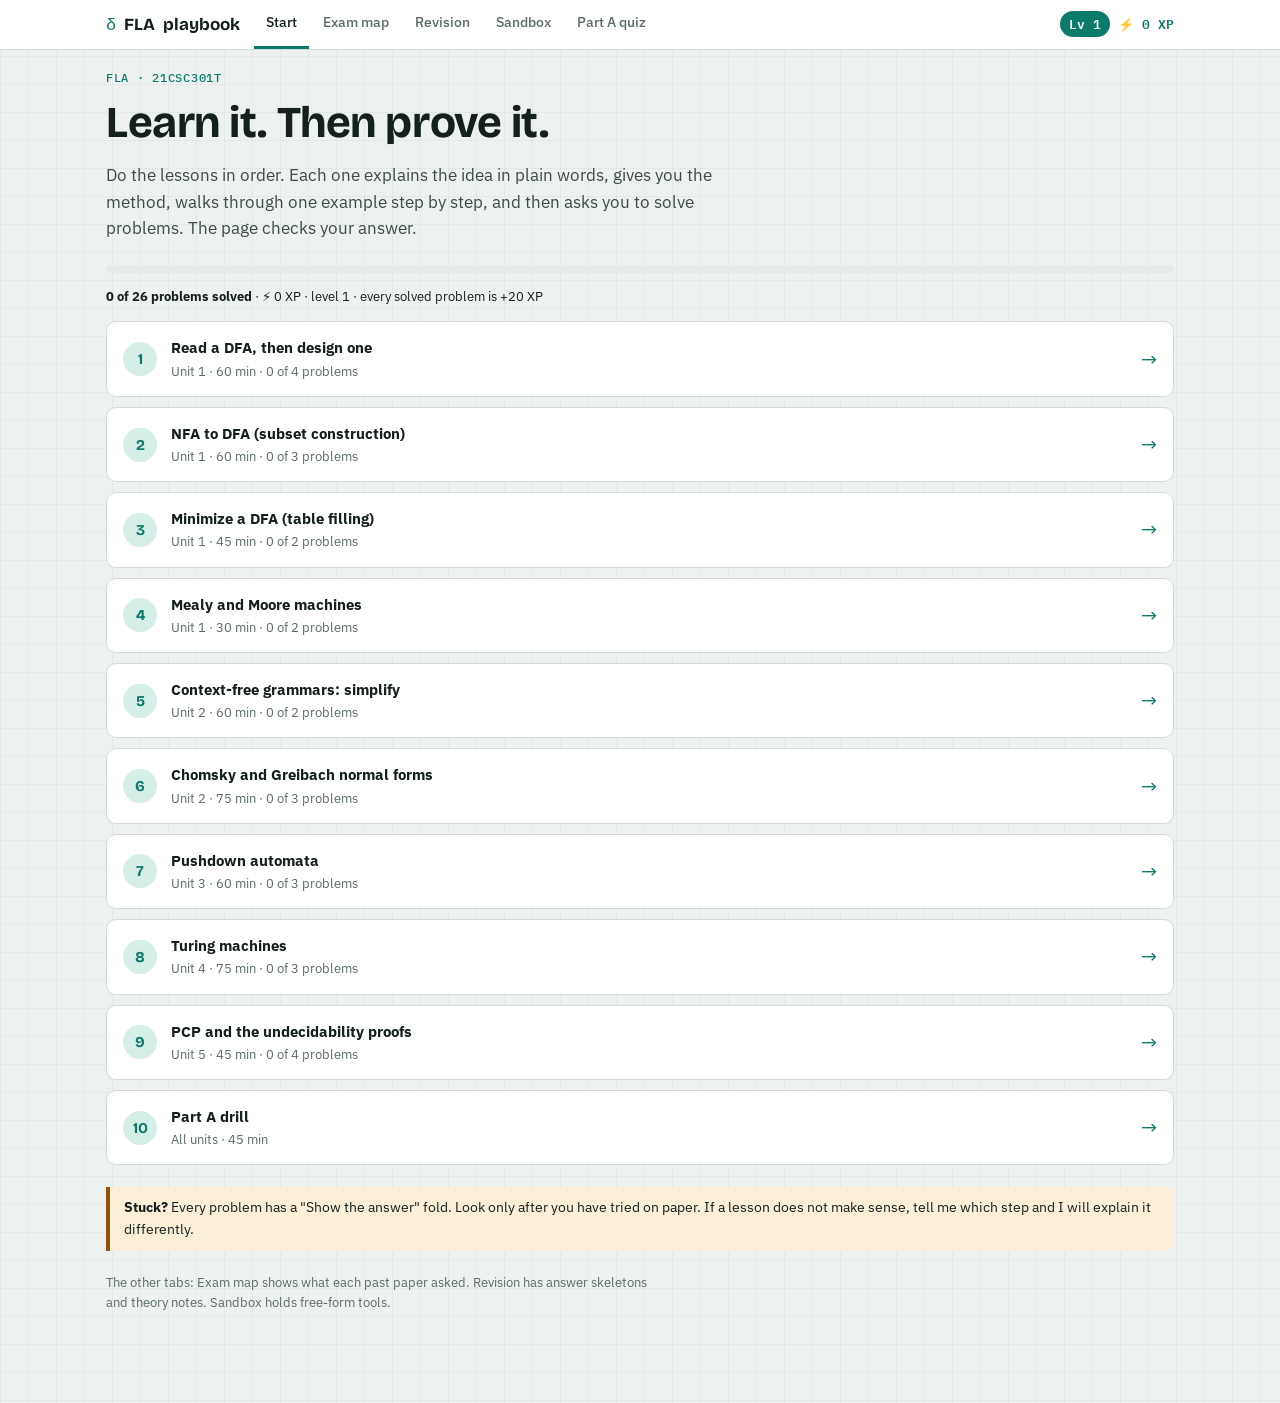
==== commit 4a939f34: "Add animated machines, live stack, growing parse trees, PCP domino game and XP" ====
--- a/index.html
+++ b/index.html
@@ -237,6 +237,94 @@
 .subnav a { padding: 4px 12px; border: 1px solid var(--line); border-radius: 999px; text-decoration: none; color: var(--ink-2); font-size: 13px; background: var(--card); }
 .subnav a[aria-current] { background: var(--accent); color: var(--accent-ink); border-color: var(--accent); }
 .tmp { display: grid; gap: 8px; }
+/* ---- play ---- */
+.xp { margin-left: auto; display: flex; gap: 8px; align-items: center; font: 600 13px var(--mono); color: var(--accent); white-space: nowrap; padding-left: 10px; }
+.xp .lv { background: var(--accent); color: var(--accent-ink); border-radius: 999px; padding: 2px 9px; }
+.xp.bump { animation: bump .5s ease; }
+@keyframes bump { 40% { transform: scale(1.25); } }
+.confetti { position: fixed; inset: 0; pointer-events: none; z-index: 100; overflow: hidden; }
+.confetti i { position: absolute; top: -12px; width: 9px; height: 14px; border-radius: 2px; animation: fall linear forwards; }
+@keyframes fall { to { transform: translate(var(--dx), 105vh) rotate(var(--r)); opacity: .9; } }
+.toy { border: 2px solid var(--accent); background: linear-gradient(180deg, var(--accent-soft), var(--card) 120px); }
+.runner { display: grid; gap: 10px; }
+.runner .w { font: 500 16px var(--mono); padding: 8px 10px; border: 1px solid var(--line); border-radius: 8px; background: var(--card); color: var(--ink); width: 180px; }
+.chipbtn { font: 500 13px var(--mono); padding: 4px 11px; border-radius: 999px; border: 1px solid var(--line); background: var(--card); color: var(--ink); cursor: pointer; }
+.chipbtn:hover { border-color: var(--accent); color: var(--accent); }
+.speed { display: inline-flex; align-items: center; gap: 6px; } .speed input { accent-color: var(--accent); width: 110px; }
+.strip { display: flex; gap: 4px; flex-wrap: wrap; align-items: center; }
+.strip span { min-width: 34px; height: 38px; padding: 0 6px; display: grid; place-items: center; font: 600 17px var(--mono); border: 1.5px solid var(--line); border-radius: 7px; background: var(--card); transition: all .25s; }
+.strip span.done { opacity: .35; }
+.strip span.cur { background: var(--accent); color: var(--accent-ink); border-color: var(--accent); transform: translateY(-4px); box-shadow: 0 4px 0 var(--accent-soft); }
+.strip.out span { border-color: var(--warn); background: var(--warn-soft); }
+.strip .pop, .pop { animation: popin .35s ease-out; }
+.cap { font-size: 14.5px; min-height: 24px; padding: 8px 12px; background: var(--paper); border-radius: 8px; border: 1px solid var(--line-2); }
+.cap .pill { margin-right: 4px; }
+.lit { font-size: 14px; }
+.mgraph svg.graph { max-height: 380px; }
+svg.graph .g-node, svg.graph .g-edge { transition: fill .25s, stroke .25s, stroke-width .25s; }
+svg.graph .g-node.on { fill: var(--accent-soft); stroke: var(--accent); stroke-width: 3.5; }
+svg.graph .g-node.tgt { fill: var(--warn-soft); stroke: var(--warn); stroke-width: 3.5; }
+svg.graph .g-node.ok { fill: var(--good-soft); stroke: var(--good); stroke-width: 4; }
+svg.graph .g-node.no { fill: var(--bad-soft); stroke: var(--bad); stroke-width: 4; }
+svg.graph .g-edge.on { stroke: var(--accent); stroke-width: 3; }
+svg.graph .tok { fill: var(--warn); stroke: var(--card); stroke-width: 2.5; }
+svg.graph.flash { animation: flashok .7s; }
+@keyframes flashok { 30% { filter: drop-shadow(0 0 10px var(--good)); } }
+svg .popin, .popin { animation: popin .45s cubic-bezier(.3, 1.6, .5, 1); transform-box: fill-box; transform-origin: center; }
+@keyframes popin { from { opacity: 0; transform: scale(.4); } }
+.flashcell { animation: cellflash 1s; }
+@keyframes cellflash { 0% { background: var(--warn-soft); } }
+td.pc { text-align: center; font: 600 13px var(--mono); min-width: 38px; height: 34px; }
+td.pc.mk { background: var(--bad-soft); color: var(--bad); }
+td.pc.eq { background: var(--good-soft); color: var(--good); }
+.flip { animation: flip .45s; } @keyframes flip { from { transform: rotateX(90deg); } }
+.mlog { display: grid; gap: 6px; font-size: 13px; margin-top: 8px; }
+.sform { display: flex; flex-wrap: wrap; gap: 5px; min-height: 44px; align-items: center; padding: 8px; background: var(--paper); border-radius: 8px; }
+.chip-s { font: 600 16px var(--mono); padding: 6px 10px; border-radius: 7px; border: 1.5px solid var(--line); background: var(--card); display: inline-block; }
+.chip-s.nt { color: var(--accent); border-color: var(--accent); }
+.chip-s.next { background: var(--accent); color: var(--accent-ink); animation: pulse 1s infinite; }
+.chip-s.pop { animation: popin .45s cubic-bezier(.3, 1.6, .5, 1); box-shadow: 0 0 0 3px var(--warn-soft); }
+@keyframes pulse { 50% { box-shadow: 0 0 0 6px var(--accent-soft); } }
+.hist { font-size: 13.5px; white-space: pre; overflow-x: auto; } .hist .now { color: var(--accent); font-weight: 600; }
+.ptree circle { fill: var(--card); stroke: var(--ink-2); stroke-width: 1.5; }
+.ptree .nt circle { stroke: var(--accent); fill: var(--accent-soft); }
+.ptree .tm circle { stroke: var(--warn); fill: var(--warn-soft); }
+.ptree text { font: 600 12px var(--mono); text-anchor: middle; dominant-baseline: central; fill: var(--ink); }
+.ptree .t-edge { stroke: var(--ink-2); stroke-width: 1.4; }
+.ptree [data-s] { transition: opacity .3s; }
+.pdabox { display: flex; gap: 22px; align-items: flex-start; flex-wrap: wrap; }
+.stackwrap { display: grid; gap: 4px; justify-items: center; }
+.stack { display: flex; flex-direction: column; justify-content: flex-end; width: 84px; min-height: 230px; padding: 4px; border: 2.5px solid var(--ink-2); border-top: 0; border-radius: 0 0 12px 12px; background: var(--paper); }
+.plate { height: 32px; margin: 2px 0; border-radius: 7px; display: grid; place-items: center; font: 700 15px var(--mono); background: var(--accent-soft); border: 1.5px solid var(--accent); color: var(--ink); }
+.plate.z0 { background: var(--line-2); border-color: var(--ink-2); }
+.plate.new { animation: drop .4s cubic-bezier(.3, 1.4, .5, 1); }
+@keyframes drop { from { transform: translateY(-60px); opacity: 0; } }
+.pdaside { display: grid; gap: 8px; flex: 1; min-width: 260px; }
+.moves { font-size: 13px; margin: 0; padding-left: 26px; max-height: 220px; overflow: auto; }
+.moves li.now { background: var(--accent-soft); color: var(--accent); font-weight: 600; border-radius: 4px; }
+.pushw { color: var(--accent); } .popw { color: var(--bad); }
+.shake { animation: shake .4s; } @keyframes shake { 25% { transform: translateX(-6px); } 75% { transform: translateX(6px); } }
+.cell.wrote { animation: wrote .6s; } @keyframes wrote { 0% { background: var(--warn); color: #fff; } }
+.statebox.acc { background: var(--good-soft); color: var(--good); }
+.rtab { max-height: 210px; overflow: auto; } .rtab tr.now td { background: var(--accent-soft); font-weight: 700; }
+.dominoes { display: flex; gap: 10px; flex-wrap: wrap; }
+.domino { display: grid; grid-template-rows: auto 1fr 1fr; min-width: 70px; border: 2px solid var(--ink-2); border-radius: 10px; background: var(--card); cursor: pointer; padding: 0; overflow: hidden; color: var(--ink); transition: transform .15s; }
+.domino:hover { transform: translateY(-3px); border-color: var(--accent); }
+.domino:active { transform: scale(.95); }
+.domino .dn { font: 600 11px var(--body); background: var(--ink-2); color: var(--card); padding: 1px; }
+.domino .dt, .domino .db { font: 600 15px var(--mono); padding: 6px 8px; }
+.domino .dt { border-bottom: 2px dashed var(--line); }
+.pcprows { display: grid; gap: 4px; overflow-x: auto; padding: 8px; background: var(--paper); border-radius: 8px; }
+.pr { display: flex; gap: 2px; align-items: center; min-height: 32px; } .pr .lbl { width: 62px; font-size: 12px; color: var(--muted); }
+.pr .ch { width: 24px; height: 30px; display: grid; place-items: center; font: 600 15px var(--mono); border-radius: 4px; animation: popin .3s; }
+.pr .ch.m { background: var(--good-soft); color: var(--good); } .pr .ch.o { background: var(--line-2); } .pr .ch.x { background: var(--bad-soft); color: var(--bad); }
+.qf { display: grid; gap: 10px; justify-items: start; }
+.qf-q { display: flex; gap: 6px; padding: 12px; border-radius: 10px; background: var(--paper); min-height: 56px; }
+.qf-q.good { animation: okglow .5s; } .qf-q.bad { animation: shake .4s; }
+@keyframes okglow { 40% { box-shadow: 0 0 0 4px var(--good); } }
+.streak { font-size: 14px; }
+.btn.big { font-size: 16px; padding: 10px 20px; } .btn.ok { background: var(--good-soft); color: var(--good); border-color: var(--good); } .btn.no { background: var(--bad-soft); color: var(--bad); border-color: var(--bad); }
+@media (prefers-reduced-motion: reduce) { *, *::before, *::after { animation: none !important; transition: none !important; } }
 
 </style>
 </head>
@@ -1583,12 +1671,12 @@
   let out = '';
   for (const g of groups.values()) {
     const A = pos[g.from], B = pos[g.to]; if (!A || !B) continue;
-    const label = esc(g.labels.join(', '));
+    const label = esc(g.labels.join(', ')), ek = esc(g.from + '→' + g.to);
     if (g.from === g.to) {
       const ang = Math.atan2(A.uy, A.ux) + (A.nd.start ? 0.95 : 0);
       const p = (a, d) => [A.x + d * Math.cos(a), A.y + d * Math.sin(a)];
       const p1 = p(ang - 0.5, r), p2 = p(ang + 0.5, r + 3), c1 = p(ang - 0.42, r + 46), c2 = p(ang + 0.42, r + 46), lp = p(ang, r + 40);
-      out += `<path class="g-edge" d="M${p1[0]},${p1[1]} C${c1[0]},${c1[1]} ${c2[0]},${c2[1]} ${p2[0]},${p2[1]}" marker-end="url(#${id})"/><text class="g-el" x="${lp[0]}" y="${lp[1]}">${label}</text>`;
+      out += `<path class="g-edge" data-e="${ek}" d="M${p1[0]},${p1[1]} C${c1[0]},${c1[1]} ${c2[0]},${c2[1]} ${p2[0]},${p2[1]}" marker-end="url(#${id})"/><text class="g-el" data-e="${ek}" x="${lp[0]}" y="${lp[1]}">${label}</text>`;
     } else {
       const rev = groups.has(g.to + '\u0001' + g.from);
       const mx = (A.x + B.x) / 2, my = (A.y + B.y) / 2;
@@ -1602,18 +1690,18 @@
       const s = [A.x + u1[0] * r, A.y + u1[1] * r], e = [B.x + u2[0] * (r + 3), B.y + u2[1] * (r + 3)];
       const q = [0.25 * s[0] + 0.5 * C[0] + 0.25 * e[0], 0.25 * s[1] + 0.5 * C[1] + 0.25 * e[1]];
       const off = rev ? 9 * side : 11;
-      out += `<path class="g-edge" d="M${s[0]},${s[1]} Q${C[0]},${C[1]} ${e[0]},${e[1]}" marker-end="url(#${id})"/><text class="g-el" x="${q[0] + px * off}" y="${q[1] + py * off}">${label}</text>`;
+      out += `<path class="g-edge" data-e="${ek}" d="M${s[0]},${s[1]} Q${C[0]},${C[1]} ${e[0]},${e[1]}" marker-end="url(#${id})"/><text class="g-el" data-e="${ek}" x="${q[0] + px * off}" y="${q[1] + py * off}">${label}</text>`;
     }
   }
   for (const nd of m.nodes) {
     const P0 = pos[nd.id];
     if (nd.start) {
       const a = [P0.x + P0.ux * (r + 34), P0.y + P0.uy * (r + 34)], b = [P0.x + P0.ux * (r + 3), P0.y + P0.uy * (r + 3)];
-      out += `<path class="g-edge" d="M${a[0]},${a[1]} L${b[0]},${b[1]}" marker-end="url(#${id})"/>`;
+      out += `<path class="g-edge g-start" data-n="${esc(nd.id)}" d="M${a[0]},${a[1]} L${b[0]},${b[1]}" marker-end="url(#${id})"/>`;
     }
-    out += `<circle class="g-node${nd.active ? ' active' : ''}" cx="${P0.x}" cy="${P0.y}" r="${r}"/>`;
-    if (nd.final) out += `<circle class="g-inner" cx="${P0.x}" cy="${P0.y}" r="${r - 5}"/>`;
-    out += `<text class="g-label${nd.active ? ' active' : ''}" x="${P0.x}" y="${P0.y}" style="font-size:${maxLen > 6 ? 10 : 12}px">${esc(nd.label)}</text>`;
+    out += `<circle class="g-node${nd.active ? ' active' : ''}" data-n="${esc(nd.id)}" cx="${P0.x}" cy="${P0.y}" r="${r}"/>`;
+    if (nd.final) out += `<circle class="g-inner" data-n="${esc(nd.id)}" cx="${P0.x}" cy="${P0.y}" r="${r - 5}"/>`;
+    out += `<text class="g-label${nd.active ? ' active' : ''}" data-n="${esc(nd.id)}" x="${P0.x}" y="${P0.y}" style="font-size:${maxLen > 6 ? 10 : 12}px">${esc(nd.label)}</text>`;
   }
   const svg = h('div', {});
   svg.innerHTML = `<svg class="graph" viewBox="0 0 ${W} ${H}" role="img" aria-label="State diagram"><defs><marker id="${id}" viewBox="0 0 10 10" refX="9" refY="5" markerWidth="7" markerHeight="7" orient="auto-start-reverse"><path class="g-arrow" d="M0,0 L10,5 L0,10 z"/></marker></defs>${out}</svg>`;
@@ -2121,6 +2209,299 @@
   return root;
 }
 
+/* ================= PLAY: animations, games, XP ================= */
+const REDUCE = (() => { try { return matchMedia('(prefers-reduced-motion: reduce)').matches; } catch (e) { return false; } })();
+const sleep = ms => new Promise(r => setTimeout(r, REDUCE ? 0 : ms));
+const PALETTE = ['#0b7a6a', '#e0a100', '#d4553b', '#3a6fd8', '#8a4fc4', '#2a9d5b'];
+
+/* --- XP and confetti --- */
+function xpGet() { return store.get('xp', 0); }
+function xpAdd(n) { store.set('xp', xpGet() + n); xpBadge(); }
+function xpBadge() {
+  let el = document.getElementById('xp');
+  if (!el) { const rail = document.querySelector('.rail-in'); if (!rail) return; el = h('div', { id: 'xp', class: 'xp', 'aria-live': 'polite' }); rail.append(el); }
+  const x = xpGet(), lvl = Math.floor(x / 50) + 1;
+  el.replaceChildren(h('span', { class: 'lv' }, 'Lv ' + lvl), h('span', {}, '⚡ ' + x + ' XP'));
+  el.classList.remove('bump'); void el.offsetWidth; el.classList.add('bump');
+}
+function confetti(n = 70) {
+  if (REDUCE) return;
+  const box = h('div', { class: 'confetti', 'aria-hidden': 'true' });
+  for (let i = 0; i < n; i++) {
+    const p = h('i', {}); p.style.left = Math.random() * 100 + 'vw'; p.style.background = PALETTE[i % PALETTE.length];
+    p.style.animationDelay = Math.random() * 0.25 + 's'; p.style.animationDuration = 1.1 + Math.random() * 0.9 + 's';
+    p.style.setProperty('--dx', (Math.random() * 160 - 80) + 'px'); p.style.setProperty('--r', (Math.random() * 720 - 360) + 'deg');
+    box.append(p);
+  }
+  document.body.append(box); setTimeout(() => box.remove(), 2400);
+}
+
+/* --- graph helpers --- */
+function gNodes(svg, id) { return [...svg.querySelectorAll('[data-n]')].filter(e => e.dataset.n === id); }
+function gEdge(svg, from, to) { return [...svg.querySelectorAll('[data-e]')].filter(e => e.dataset.e === from + '→' + to); }
+function gClear(svg, ...cls) { svg.querySelectorAll('.g-node, .g-edge').forEach(e => e.classList.remove(...cls)); }
+function gMark(svg, ids, cls) { ids.forEach(id => gNodes(svg, id).forEach(e => { if (e.classList.contains('g-node')) e.classList.add(cls); })); }
+function token(svg, from, to, dur) {
+  const path = gEdge(svg, from, to).find(e => e.tagName.toLowerCase() === 'path');
+  if (!path || REDUCE) return Promise.resolve();
+  path.classList.add('on');
+  const len = path.getTotalLength(), dot = document.createElementNS('http://www.w3.org/2000/svg', 'circle');
+  dot.setAttribute('r', '7'); dot.setAttribute('class', 'tok'); svg.append(dot);
+  return new Promise(res => {
+    const t0 = performance.now();
+    const f = now => {
+      const t = Math.min(1, (now - t0) / dur), e = t < .5 ? 2 * t * t : 1 - Math.pow(-2 * t + 2, 2) / 2, p = path.getPointAtLength(e * len);
+      dot.setAttribute('cx', p.x); dot.setAttribute('cy', p.y);
+      if (t < 1) requestAnimationFrame(f); else { dot.remove(); path.classList.remove('on'); res(); }
+    };
+    requestAnimationFrame(f);
+  });
+}
+function hideAll(svg) { svg.querySelectorAll('[data-n], [data-e]').forEach(e => { e.style.opacity = '0'; }); }
+function show(els) { els.forEach(e => { if (e.style.opacity === '0') { e.style.opacity = ''; e.classList.remove('popin'); void e.getBoundingClientRect(); e.classList.add('popin'); } }); }
+function speedCtl(def = 850) {
+  const r = h('input', { type: 'range', min: 150, max: 1400, value: def, 'aria-label': 'Animation speed (lower is faster)' });
+  return { el: h('label', { class: 'speed small muted' }, '🐢', r, '🐇'), get: () => 1550 - +r.value };
+}
+function chips(arr, cls) { return arr.map(t => h('span', { class: 'chip-s ' + (cls || '') }, t)); }
+
+/* --- generic machine runner (DFA, NFA, Mealy) --- */
+function faAdapter(fa) {
+  return { svg: () => faGraph(fa), init: () => fa.hasEps ? F.epsClosure(fa, [fa.start]) : [fa.start],
+    step(cur, a) { const set = new Set(), moves = []; for (const s of cur) for (const t of F.delta(fa, s, a)) { moves.push([s, t]); set.add(t); }
+      let next = fa.states.filter(s => set.has(s)); if (fa.hasEps && next.length) next = F.epsClosure(fa, next); return { next, moves }; },
+    final: cur => cur.some(s => fa.finals.includes(s)), multi: fa.states.some(s => fa.alphabet.some(a => F.delta(fa, s, a).length !== 1)) || fa.hasEps };
+}
+function dfaAdapter(d, L) {
+  return { svg: () => dfaGraph(d, L), init: () => [d.start],
+    step(cur, a) { const t = d.delta[cur[0]] && d.delta[cur[0]][a]; return t ? { next: [t], moves: [[cur[0], t]] } : { next: [], moves: [] }; },
+    final: cur => cur.some(s => d.finals.includes(s)) };
+}
+function mealyAdapter(m) {
+  return { output: true, svg: () => { const edges = []; for (const s of m.states) for (const a of m.alphabet) { const t = m.delta[s] && m.delta[s][a]; if (t) edges.push({ from: s, to: t[0], label: a + '/' + t[1] }); } return svgGraph({ nodes: m.states.map(s => ({ id: s, label: s, start: s === m.start })), edges }); },
+    init: () => [m.start], step(cur, a) { const t = m.delta[cur[0]] && m.delta[cur[0]][a]; return t ? { next: [t[0]], moves: [[cur[0], t[0]]], out: t[1] } : { next: [], moves: [] }; } };
+}
+function runner(ad, w0, tries, note) {
+  const svg = ad.svg(), sp = speedCtl();
+  const inp = h('input', { type: 'text', value: w0, 'aria-label': 'Input string', class: 'w' });
+  const strip = h('div', { class: 'strip', 'aria-label': 'Input tape' }), outS = h('div', { class: 'strip out' }), cap = h('div', { class: 'cap', 'aria-live': 'polite' }), lit = h('div', { class: 'lit' });
+  let w = [], i = 0, cur = [], out = '', busy = false, playing = false, over = false;
+  const paint = () => {
+    gClear(svg, 'on', 'ok', 'no'); gMark(svg, cur, 'on');
+    strip.replaceChildren(...(w.length ? w.map((c, k) => h('span', { class: k < i ? 'done' : k === i && !over ? 'cur' : '' }, c)) : [h('span', { class: 'cur' }, 'ε')]));
+    if (ad.output) outS.replaceChildren(h('b', { class: 'small' }, 'output '), ...[...out].map(c => h('span', { class: 'pop' }, c)));
+    lit.replaceChildren(h('span', { class: 'small muted' }, ad.multi ? 'Active states: ' : 'Current state: '), h('b', { class: 'mono' }, cur.length ? '{' + cur.join(', ') + '}' : '∅ (every path died)'));
+  };
+  const finish = () => {
+    over = true; paint();
+    if (ad.output) { cap.replaceChildren(h('span', { class: 'pill ok' }, 'done'), ' Output: ', h('b', { class: 'mono' }, out || 'ε')); return; }
+    const acc = ad.final(cur); gMark(svg, cur, acc ? 'ok' : 'no');
+    cap.replaceChildren(h('span', { class: 'pill ' + (acc ? 'ok' : 'no') }, acc ? 'ACCEPTED' : 'REJECTED'), ' ', acc ? 'The string ended in a final state.' : cur.length ? 'It ended in a non-final state.' : 'No path survived.');
+    if (acc) svg.classList.add('flash'); setTimeout(() => svg.classList.remove('flash'), 700);
+  };
+  const reset = () => { playing = false; w = F.tokInput(inp.value.trim() === 'ε' ? '' : inp.value.trim()); i = 0; cur = ad.init(); out = ''; over = false; cap.replaceChildren('Press ▶ Play or Step.'); paint(); if (!w.length) finish(); };
+  const step = async () => {
+    if (busy || over) return; busy = true;
+    const a = w[i], r = ad.step(cur, a);
+    cap.replaceChildren('Reading ', h('b', { class: 'mono' }, a), ' … ');
+    await Promise.all(r.moves.map(m => token(svg, m[0], m[1], sp.get())));
+    cur = r.next; out += r.out || ''; i++;
+    cap.replaceChildren('Read ', h('b', { class: 'mono' }, a), ': ', r.moves.length ? r.moves.map(m => m[0] + ' → ' + m[1] + (r.out ? ' (prints ' + r.out + ')' : '')).join(',  ') : 'no arrow, so this path dies');
+    paint(); busy = false;
+    if (i >= w.length || !cur.length) finish();
+  };
+  const play = async () => { if (over) reset(); playing = true; while (playing && !over) { await step(); await sleep(sp.get() / 3); } };
+  inp.addEventListener('keydown', e => { if (e.key === 'Enter') { reset(); play(); } });
+  reset();
+  return h('div', { class: 'runner' },
+    note ? h('p', { class: 'small muted' }, note) : null,
+    h('div', { class: 'row' }, inp, h('button', { class: 'btn primary', type: 'button', onclick: play }, '▶ Play'), h('button', { class: 'btn', type: 'button', onclick: step }, 'Step'), h('button', { class: 'btn', type: 'button', onclick: reset }, '↺ Reset'), sp.el),
+    tries && tries.length ? h('div', { class: 'row' }, h('span', { class: 'small muted' }, 'Try:'), tries.map(t => h('button', { class: 'chipbtn', type: 'button', onclick: () => { inp.value = t; reset(); play(); } }, t || 'ε'))) : null,
+    strip, ad.output ? outS : null, h('div', { class: 'mgraph' }, svg), lit, cap);
+}
+
+/* --- quick-fire: accept or reject? --- */
+function quickfire(L, idx, title, d, alpha, desc) {
+  const fb = fbBox(); let streak = 0, best = 0, w = '';
+  const qEl = h('div', { class: 'qf-q' }), sEl = h('div', { class: 'streak' }), why = h('div', { class: 'small muted' });
+  const next = () => { const n = 1 + Math.floor(Math.random() * 6); w = Array.from({ length: n }, () => alpha[Math.floor(Math.random() * alpha.length)]).join(''); qEl.replaceChildren(...chips([...w])); };
+  const paintS = () => sEl.replaceChildren('🔥 streak ', h('b', {}, String(streak)), '  ·  best ' + best + '  ·  reach 8 to finish');
+  const answer = yes => {
+    const r = F.runDFA(d, w);
+    if (r.accepted === yes) { streak++; best = Math.max(best, streak); why.textContent = '✓ ' + w + ' ran ' + r.path.join(' → ') + '.'; qEl.classList.remove('good'); void qEl.offsetWidth; qEl.classList.add('good'); if (streak === 8) fb.ok('Eight in a row. You can read this machine.'); }
+    else { streak = 0; why.textContent = '✗ ' + w + ' runs ' + r.path.join(' → ') + ', which is ' + (r.accepted ? 'final' : 'not final') + '.'; qEl.classList.remove('bad'); void qEl.offsetWidth; qEl.classList.add('bad'); }
+    paintS(); next();
+  };
+  next(); paintS();
+  return practiceCard(L.id, idx, title, h('div', {}, h('p', {}, desc), dfaGraph(d)), h('div', { class: 'qf' }, sEl, qEl, h('div', { class: 'row' }, h('button', { class: 'btn big ok', type: 'button', onclick: () => answer(true) }, '✓ Accept'), h('button', { class: 'btn big no', type: 'button', onclick: () => answer(false) }, '✗ Reject')), why), fb, null);
+}
+
+/* --- animated subset construction --- */
+function subsetAnim(fa) {
+  const r = F.nfaToDfa(fa), L = {}; r.states.forEach((s, k) => { L[s.name] = String.fromCharCode(65 + k); });
+  const nsvg = faGraph(fa), dsvg = dfaGraph(r.dfa, L), sp = speedCtl(700);
+  hideAll(dsvg); const startN = r.nameOf(r.startSet);
+  const cap = h('div', { class: 'cap', 'aria-live': 'polite' }), tbody = h('tbody', {}), cells = {};
+  const addRow = name => { const s = r.states.find(x => x.name === name); const tr = h('tr', { class: 'popin' }, h('td', { class: 'mono-cell' }, (name === startN ? '→ ' : '') + (s.final ? '* ' : '') + L[name]), h('td', { class: 'mono-cell' }, name), fa.alphabet.map(a => { const td = h('td', { class: 'mono-cell' }, '?'); cells[name + '|' + a] = td; return td; })); tbody.append(tr); };
+  let k = 0, busy = false, playing = false;
+  const seen = new Set();
+  const reset = () => { playing = false; k = 0; hideAll(dsvg); tbody.replaceChildren(); seen.clear(); seen.add(startN); addRow(startN); show([...gNodes(dsvg, startN)]); gClear(nsvg, 'on', 'tgt'); gMark(nsvg, r.startSet, 'on'); cap.replaceChildren('Start: the DFA start state is ', h('b', { class: 'mono' }, startN), ' = ', h('b', {}, 'A'), '. Lit states in the NFA are the set we are processing.'); };
+  const step = async () => {
+    if (busy || k >= r.rows.length) return; busy = true;
+    const x = r.rows[k++], from = r.nameOf(x.from), to = r.nameOf(x.to);
+    gClear(nsvg, 'on', 'tgt'); gMark(nsvg, x.from, 'on');
+    cap.replaceChildren('Processing ', h('b', {}, L[from]), ' = ', h('b', { class: 'mono' }, from), ' on ', h('b', { class: 'mono' }, x.sym), ' …');
+    const moves = []; for (const s of x.from) for (const t of F.delta(fa, s, x.sym)) moves.push([s, t]);
+    await Promise.all(moves.map(m => token(nsvg, m[0], m[1], sp.get())));
+    gClear(nsvg, 'on'); gMark(nsvg, x.to, 'tgt');
+    const fresh = !seen.has(to); if (fresh) { seen.add(to); addRow(to); }
+    cells[from + '|' + x.sym].textContent = L[to]; cells[from + '|' + x.sym].classList.add('flashcell');
+    show([...gNodes(dsvg, to), ...gEdge(dsvg, from, to)]);
+    cap.replaceChildren(h('b', {}, L[from]), ' on ', h('b', { class: 'mono' }, x.sym), ': ', moves.length ? moves.map(m => m[0] + '→' + m[1]).join(', ') : 'no moves', fa.hasEps ? ', plus ε-closure' : '', '  ⇒  ', h('b', { class: 'mono' }, to), ' = ', h('b', {}, L[to]), fresh ? h('span', { class: 'pill run' }, ' new state! ') : ' (already have it)');
+    if (k >= r.rows.length) cap.append(h('div', {}, h('span', { class: 'pill ok' }, 'done'), ' ' + r.states.length + ' DFA states. Double circles are the sets containing ' + fa.finals.join(', ') + '.'));
+    busy = false;
+  };
+  const play = async () => { if (k >= r.rows.length) reset(); playing = true; while (playing && k < r.rows.length) { await step(); await sleep(sp.get() / 2); } };
+  reset();
+  return h('div', { class: 'runner' },
+    h('div', { class: 'row' }, h('button', { class: 'btn primary', type: 'button', onclick: play }, '▶ Play construction'), h('button', { class: 'btn', type: 'button', onclick: step }, 'Next step'), h('button', { class: 'btn', type: 'button', onclick: reset }, '↺ Reset'), sp.el),
+    cap,
+    h('div', { class: 'grid2' }, h('div', {}, h('h3', {}, 'NFA (lit = current set)'), nsvg), h('div', {}, h('h3', {}, 'DFA being built'), dsvg)),
+    h('div', { class: 'scroll' }, h('table', {}, h('thead', {}, h('tr', {}, h('th', {}, 'DFA'), h('th', {}, 'NFA set'), fa.alphabet.map(a => h('th', {}, 'on ' + a)))), tbody)));
+}
+
+/* --- animated table filling --- */
+function minAnim(d) {
+  const m = F.minimizeDFA(d), R = m.states, cells = {};
+  const gsvg = dfaGraph(d), cap = h('div', { class: 'cap', 'aria-live': 'polite' }), log = h('div', { class: 'mlog' }), result = h('div', {});
+  const rows = []; for (let i = 1; i < R.length; i++) rows.push(h('tr', {}, h('th', {}, R[i]), R.slice(0, i).map(q => { const td = h('td', { class: 'pc' }, ''); cells[m.pk(R[i], q)] = td; return td; })));
+  const tbl = h('table', { class: 'pairs' }, h('thead', {}, h('tr', {}, h('th', {}, ''), R.slice(0, -1).map(q => h('th', {}, q)))), h('tbody', {}, rows));
+  let round = -1;
+  const reset = () => { round = -1; Object.values(cells).forEach(td => { td.textContent = ''; td.className = 'pc'; }); log.replaceChildren(); result.replaceChildren(); gsvg.querySelectorAll('.g-node').forEach(c => { c.style.fill = ''; }); cap.replaceChildren('Every pair starts unmarked. Press Next round.'); };
+  const next = () => {
+    if (round > m.rounds) return; round++;
+    if (round <= m.rounds) {
+      const ps = [...m.marks.entries()].filter(([, v]) => v.round === round);
+      ps.forEach(([k2]) => { const td = cells[k2]; td.textContent = '✗' + round; td.className = 'pc mk flip'; });
+      log.append(h('div', { class: 'popin' }, h('b', {}, 'Round ' + round + ': '), ps.length ? ps.map(([k2, v]) => '(' + k2.replace('|', ',') + ') ' + v.reason).join(';  ') : 'nothing new, so we stop.'));
+      cap.replaceChildren(round === 0 ? 'Round 0 marks every pair with one final and one non-final state.' : 'Round ' + round + ' marks a pair if some symbol sends it to an already marked pair.');
+      if (!ps.length) round = m.rounds;
+    } else {
+      Object.entries(cells).forEach(([, td]) => { if (!td.textContent) { td.textContent = '≡'; td.className = 'pc eq flip'; } });
+      m.classes.forEach((c, i) => c.forEach(s => gNodes(gsvg, s).forEach(e => { if (e.classList.contains('g-node')) e.style.fill = PALETTE[i % PALETTE.length] + '44'; })));
+      cap.replaceChildren(h('span', { class: 'pill ok' }, 'done'), ' Unmarked pairs (≡) are equivalent. Same colour = same group = one state.');
+      result.replaceChildren(h('p', {}, 'Groups: ', h('b', { class: 'mono' }, m.classes.map(c => '{' + c.join(',') + '}').join('  ')), '  →  ' + R.length + ' states become ' + m.min.states.length + '.'), dfaGraph(m.min));
+    }
+  };
+  reset();
+  return h('div', { class: 'runner' }, h('div', { class: 'row' }, h('button', { class: 'btn primary', type: 'button', onclick: next }, 'Next round ▶'), h('button', { class: 'btn', type: 'button', onclick: reset }, '↺ Reset')), cap,
+    h('div', { class: 'grid2' }, h('div', {}, h('h3', {}, 'Pair table'), h('div', { class: 'scroll' }, tbl), log), h('div', {}, h('h3', {}, 'The DFA'), gsvg)), result);
+}
+
+/* --- animated derivation + growing parse tree --- */
+function derivAnim(g, w, tries) {
+  const box = h('div', { class: 'runner' }), inp = h('input', { type: 'text', value: w, 'aria-label': 'String to derive', class: 'w' });
+  const area = h('div', {});
+  const load = () => {
+    area.replaceChildren();
+    const d = F.derive(g, inp.value.trim());
+    if (!d) { area.append(h('div', { class: 'cap' }, h('span', { class: 'pill no' }, 'no derivation'), ' This grammar cannot make "' + inp.value + '".')); return; }
+    let ri = 0, leaf = 0; const nodes = [];
+    const build = (sym, depth, showAt) => {
+      const n = { sym, depth, showAt, kids: [] }; nodes.push(n);
+      if (F.isNT(sym) && ri < d.rules.length) { const k = ri++, rhs = d.rules[k].rhs; n.kids = (rhs.length ? rhs : ['ε']).map(t => build(t, depth + 1, k + 1)); }
+      if (!n.kids.length) n.x = leaf++; else n.x = (n.kids[0].x + n.kids[n.kids.length - 1].x) / 2;
+      return n;
+    };
+    const root = build(g.start, 0, 0), maxD = Math.max(...nodes.map(n => n.depth));
+    const W = Math.max(1, leaf) * 46 + 20, H = (maxD + 1) * 56 + 20, X = n => 20 + n.x * 46 + 13, Y = n => 24 + n.depth * 56;
+    let svgS = '';
+    for (const n of nodes) for (const c of n.kids) svgS += `<line class="t-edge" data-s="${c.showAt}" x1="${X(n)}" y1="${Y(n) + 12}" x2="${X(c)}" y2="${Y(c) - 12}"/>`;
+    for (const n of nodes) svgS += `<g class="t-node ${F.isNT(n.sym) ? 'nt' : 'tm'}" data-s="${n.showAt}"><circle cx="${X(n)}" cy="${Y(n)}" r="14"/><text x="${X(n)}" y="${Y(n)}">${esc(n.sym)}</text></g>`;
+    const tree = h('div', { class: 'scroll' }); tree.innerHTML = `<svg class="ptree" viewBox="0 0 ${W} ${H}" width="${W}" height="${H}" role="img" aria-label="Parse tree">${svgS}</svg>`;
+    const form = h('div', { class: 'sform' }), hist = h('div', { class: 'hist mono' }), cap = h('div', { class: 'cap' });
+    let k = 0;
+    const draw = () => {
+      const f = d.forms[k], p = f.findIndex(F.isNT), prev = k ? d.rules[k - 1] : null, prevP = k ? d.forms[k - 1].findIndex(F.isNT) : -1;
+      form.replaceChildren(...[...f.map((t, j) => h('span', { class: 'chip-s ' + (F.isNT(t) ? 'nt' : 'tm') + (j === p ? ' next' : '') + (prev && j >= prevP && j < prevP + Math.max(1, prev.rhs.length) && prev.rhs.length ? ' pop' : '') }, t)), f.length ? null : h('span', { class: 'chip-s tm' }, 'ε')].filter(Boolean));
+      hist.replaceChildren(...d.forms.slice(0, k + 1).map((ff, j) => h('div', { class: j === k ? 'now' : '' }, (j ? '⇒ ' : '   ') + (ff.length ? ff.join(g.word ? ' ' : '') : 'ε') + (j ? '      [' + d.rules[j - 1].lhs + ' → ' + (F.fmtRHS(d.rules[j - 1].rhs) || 'ε') + ']' : ''))));
+      tree.querySelectorAll('[data-s]').forEach(e => { const on = +e.dataset.s <= k; if (on && e.style.opacity === '0') { e.style.opacity = ''; e.classList.add('popin'); } else if (!on) e.style.opacity = '0'; });
+      cap.replaceChildren(p < 0 ? h('span', {}, h('span', { class: 'pill ok' }, 'done'), ' Only terminals left: the string is derived in ' + (d.forms.length - 1) + ' steps.') : h('span', {}, 'Leftmost variable ', h('b', { class: 'mono' }, f[p]), ' is replaced next using ', h('b', { class: 'mono' }, d.rules[k].lhs + ' → ' + (F.fmtRHS(d.rules[k].rhs) || 'ε'))));
+    };
+    let playing = false;
+    const nextB = () => { if (k < d.forms.length - 1) { k++; draw(); } };
+    const play = async () => { if (k >= d.forms.length - 1) k = 0; draw(); playing = true; while (playing && k < d.forms.length - 1) { await sleep(800); if (!playing) break; nextB(); } };
+    area.append(h('div', { class: 'row' }, h('button', { class: 'btn primary', type: 'button', onclick: play }, '▶ Play'), h('button', { class: 'btn', type: 'button', onclick: nextB }, 'Replace next'), h('button', { class: 'btn', type: 'button', onclick: () => { playing = false; k = 0; draw(); } }, '↺ Reset')), form, cap, h('div', { class: 'grid2' }, h('div', {}, h('h3', {}, 'Leftmost derivation (what you write)'), hist), h('div', {}, h('h3', {}, 'Parse tree growing'), tree)));
+    draw();
+  };
+  inp.addEventListener('keydown', e => { if (e.key === 'Enter') load(); });
+  box.append(pre(F.grammarText(g)), h('div', { class: 'row' }, inp, h('button', { class: 'btn', type: 'button', onclick: load }, 'Derive'), tries ? tries.map(t => h('button', { class: 'chipbtn', type: 'button', onclick: () => { inp.value = t; load(); } }, t)) : null), area);
+  load();
+  return box;
+}
+
+/* --- PDA with a live stack --- */
+function pdaAnim(pda, w0, tries) {
+  const box = h('div', { class: 'runner' }), inp = h('input', { type: 'text', value: w0, class: 'w', 'aria-label': 'Input string' }), area = h('div', {}), sp = speedCtl(700);
+  let playing = false;
+  const load = () => {
+    playing = false; area.replaceChildren();
+    const w = inp.value.trim(), r = F.simulatePDA(pda, w), toks = F.tokInput(w);
+    if (!r.accepted) { area.append(h('div', { class: 'cap shake' }, h('span', { class: 'pill no' }, 'REJECTED'), ' No sequence of moves reads all of "' + (w || 'ε') + '" and accepts. The machine gets stuck or the counts do not match.')); return; }
+    const strip = h('div', { class: 'strip' }), stack = h('div', { class: 'stack', 'aria-label': 'Stack, top first' }), stEl = h('span', { class: 'statebox' }), cap = h('div', { class: 'cap' });
+    const moves = h('ol', { class: 'moves mono' }, r.path.slice(1).map(c => h('li', {}, 'δ(' + c.via.q + ', ' + c.via.a + ', ' + c.via.X + ') = (' + c.via.p + ', ' + (c.via.push.length ? c.via.push.join('') : 'ε') + ')')));
+    let k = 0, prevSt = null;
+    const draw = () => {
+      const c = r.path[k];
+      strip.replaceChildren(...(toks.length ? toks.map((t, j) => h('span', { class: j < c.i ? 'done' : j === c.i ? 'cur' : '' }, t)) : [h('span', {}, 'ε')]));
+      const pr = prevSt ? prevSt.slice().reverse() : [], nw = c.st.slice().reverse(); let same = 0; while (same < pr.length && same < nw.length && pr[same] === nw[same]) same++;
+      stack.replaceChildren(...c.st.map((s, j) => h('div', { class: 'plate' + (c.st.length - 1 - j >= same && prevSt ? ' new' : '') + (s === pda.Z0 ? ' z0' : '') }, s)));
+      if (prevSt && pr.length > same) cap.dataset.pop = '1';
+      stEl.textContent = 'state ' + c.q;
+      [...moves.children].forEach((li, j) => li.classList.toggle('now', j === k - 1));
+      const v = c.via;
+      cap.replaceChildren(k === 0 ? 'Start with ' + pda.Z0 + ' on the stack.' : h('span', {}, 'Saw ', h('b', { class: 'mono' }, v.a === F.EPS || v.a === 'ε' ? 'ε (no input)' : v.a), ' with ', h('b', { class: 'mono' }, v.X), ' on top → ', v.push.length === 0 ? h('b', { class: 'popw' }, 'POP') : v.push.length === 1 && v.push[0] === v.X ? 'leave stack' : h('b', { class: 'pushw' }, 'PUSH ' + v.push.join('')), ', go to ' + v.p + '.'));
+      if (k === r.path.length - 1) cap.append(h('div', {}, h('span', { class: 'pill ok' }, 'ACCEPTED'), ' after ' + k + ' moves.'));
+      prevSt = c.st;
+    };
+    const nextB = () => { if (k < r.path.length - 1) { k++; draw(); } };
+    const play = async () => { if (k >= r.path.length - 1) { k = 0; prevSt = null; draw(); } playing = true; while (playing && k < r.path.length - 1) { await sleep(sp.get()); if (!playing) break; nextB(); } };
+    area.append(h('div', { class: 'row' }, h('button', { class: 'btn primary', type: 'button', onclick: play }, '▶ Play'), h('button', { class: 'btn', type: 'button', onclick: nextB }, 'Step'), h('button', { class: 'btn', type: 'button', onclick: () => { playing = false; k = 0; prevSt = null; draw(); } }, '↺ Reset'), sp.el),
+      strip, h('div', { class: 'pdabox' }, h('div', { class: 'stackwrap' }, h('div', { class: 'small muted' }, 'stack (top)'), stack), h('div', { class: 'pdaside' }, stEl, cap, moves)));
+    draw();
+  };
+  inp.addEventListener('keydown', e => { if (e.key === 'Enter') load(); });
+  box.append(h('div', { class: 'row' }, inp, h('button', { class: 'btn', type: 'button', onclick: load }, 'Load'), tries ? tries.map(t => h('button', { class: 'chipbtn', type: 'button', onclick: () => { inp.value = t; load(); } }, t || 'ε')) : null), area);
+  load();
+  return box;
+}
+
+/* --- PCP domino game --- */
+function pcpGame(L, idx, title, q, tiles, mpcp) {
+  const fb = fbBox(), seq = [], sol = F.solvePCP(tiles, { mpcp });
+  const rowsEl = h('div', { class: 'pcprows' }), status = h('div', { class: 'cap' }), seqEl = h('div', { class: 'small mono' });
+  const paint = () => {
+    const T = seq.map(i => tiles[i][0]).join(''), B = seq.map(i => tiles[i][1]).join(''), n = Math.min(T.length, B.length);
+    let bad = -1; for (let j = 0; j < n; j++) if (T[j] !== B[j]) { bad = j; break; }
+    const row = (s, lbl) => h('div', { class: 'pr' }, h('span', { class: 'lbl' }, lbl), ...[...s].map((c, j) => h('span', { class: 'ch ' + (bad >= 0 && j >= bad ? 'x' : j < n ? 'm' : 'o') }, c)));
+    rowsEl.replaceChildren(row(T, 'top'), row(B, 'bottom'));
+    seqEl.textContent = seq.length ? 'Sequence: ' + seq.map(i => i + 1).join(', ') : 'Click a domino to place it.';
+    if (!seq.length) status.replaceChildren(mpcp ? 'MPCP: you must start with tile 1.' : 'Pick a first tile whose top and bottom start the same way.');
+    else if (bad >= 0) status.replaceChildren(h('span', { class: 'pill no' }, 'mismatch'), ' at position ' + (bad + 1) + '. Undo.');
+    else if (T === B) { status.replaceChildren(h('span', { class: 'pill ok' }, 'MATCH'), ' both rows spell ', h('b', { class: 'mono' }, T)); fb.ok('You solved it with ' + seq.map(i => i + 1).join(', ') + '.'); }
+    else status.replaceChildren(h('span', { class: 'pill run' }, T.length > B.length ? 'top ahead' : 'bottom ahead'), ' by ', h('b', { class: 'mono' }, (T.length > B.length ? T : B).slice(n)), '. The next tile must continue the other row with these letters.');
+  };
+  const add = i => { if (mpcp && !seq.length && i !== 0) { status.replaceChildren(h('span', { class: 'pill no' }, 'MPCP'), ' The first tile must be tile 1.'); return; } seq.push(i); paint(); };
+  const hint = () => {
+    if (!sol.found) { status.replaceChildren('There is no solution. Look: ' + (tiles.every(t => t[0].length > t[1].length) ? 'every top is longer than its bottom, so top always stays ahead.' : 'the search finds none.')); return; }
+    const s = sol.seq.map(x => x - 1); if (seq.every((x, j) => s[j] === x) && seq.length < s.length) status.replaceChildren('💡 Next try tile ' + (s[seq.length] + 1) + '.'); else status.replaceChildren('💡 You are off the known path. Undo back to a match.');
+  };
+  paint();
+  return practiceCard(L.id, idx, title, h('p', {}, q), h('div', {},
+    h('div', { class: 'dominoes' }, tiles.map((t, i) => h('button', { class: 'domino', type: 'button', onclick: () => add(i), 'aria-label': 'Tile ' + (i + 1) + ': top ' + t[0] + ', bottom ' + t[1] }, h('span', { class: 'dn' }, String(i + 1)), h('span', { class: 'dt' }, t[0]), h('span', { class: 'db' }, t[1])))),
+    rowsEl, seqEl, status, h('div', { class: 'row' }, h('button', { class: 'btn', type: 'button', onclick: () => { seq.pop(); paint(); } }, '↶ Undo'), h('button', { class: 'btn', type: 'button', onclick: () => { seq.length = 0; paint(); } }, 'Clear'), h('button', { class: 'btn', type: 'button', onclick: hint }, '💡 Hint'))), fb, null);
+}
+
 /* ================= COURSE: lessons with checked practice ================= */
 const prog = store.get('prog', {});
 function markDone(lid, pid) { prog[lid] = prog[lid] || {}; prog[lid][pid] = true; store.set('prog', prog); }
@@ -2137,7 +2518,7 @@
   const done = !!(prog[lid] && prog[lid]['p' + idx]);
   const card = h('section', { class: 'card try' + (done ? ' isdone' : '') }, h('div', { class: 'row' }, h('span', { class: 'pill run' }, 'Your turn ' + (idx + 1)), h('h3', {}, title), done ? h('span', { class: 'pill ok' }, 'done') : null), prompt, body, fb.el,
     answer ? h('details', {}, h('summary', {}, 'Stuck? Show the answer'), h('div', { class: 'body' }, answer)) : null);
-  const orig = fb.ok; fb.ok = m => { orig(m); markDone(lid, 'p' + idx); card.classList.add('isdone'); };
+  const orig = fb.ok; fb.ok = m => { const first = !(prog[lid] && prog[lid]['p' + idx]); orig(m); markDone(lid, 'p' + idx); card.classList.add('isdone'); if (first) { xpAdd(20); confetti(); } else confetti(25); };
   return card;
 }
 function reveal(items) {
@@ -2305,19 +2686,26 @@
 }
 
 function tmPlayer(p, input) {
-  const tm = F.parseTM(p.text), res = F.runTM(tm, input), cfgs = res.configs; let i = 0;
-  const tape = h('div', { class: 'tape' }), info = h('div', { class: 'explain' }), st = h('span', { class: 'statebox' }), cnt = h('b', { class: 'mono' });
+  const tm = F.parseTM(p.text), res = F.runTM(tm, input), cfgs = res.configs; let i = 0, playing = false;
+  const tape = h('div', { class: 'tape' }), info = h('div', { class: 'explain' }), st = h('span', { class: 'statebox' }), cnt = h('b', { class: 'mono' }), sp = speedCtl(900);
+  const rules = Object.entries(tm.trans).map(([k, v]) => { const [a, b] = k.split('\u0001'); return { a, b, v, tr: h('tr', {}, [a, b, v[0], v[1], v[2]].map(x => h('td', { class: 'mono-cell' }, x))) }; });
+  const rtab = h('div', { class: 'scroll rtab' }, h('table', {}, h('thead', {}, h('tr', {}, ['State', 'Read', 'Next', 'Write', 'Move'].map(x => h('th', {}, x)))), h('tbody', {}, rules.map(r => r.tr))));
   const draw = () => {
     const c = cfgs[i], blank = tm.blank, pad = 3, left = Math.max(0, pad - c.head), right = Math.max(0, pad - (c.tape.length - 1 - c.head));
     const all = Array(left).fill(blank).concat(c.tape, Array(right).fill(blank)), hd = c.head + left;
-    tape.replaceChildren(...all.map((ch, k) => h('div', { class: 'cell' + (k === hd ? ' head' : '') + (ch === blank ? ' blank' : '') }, ch === blank ? '·' : ch)));
+    const pc = i ? cfgs[i - 1] : null, wrote = pc ? pc.head - c.head + hd : -1;
+    tape.replaceChildren(...all.map((ch, k) => h('div', { class: 'cell' + (k === hd ? ' head' : '') + (ch === blank ? ' blank' : '') + (k === wrote ? ' wrote' : '') }, ch === blank ? '·' : ch)));
     st.textContent = 'state ' + c.state; cnt.textContent = 'step ' + i + ' of ' + (cfgs.length - 1);
     info.textContent = i ? c.note : 'Start. The head is on the first symbol.';
-    if (i === cfgs.length - 1) info.textContent += '   →   ' + (res.status === 'accepted' ? 'ACCEPTED' : 'halted without accepting');
+    rules.forEach(r => r.tr.classList.remove('now'));
+    if (pc) { const sym = pc.tape[pc.head] === undefined ? blank : pc.tape[pc.head]; const r = rules.find(x => x.a === pc.state && x.b === sym); if (r) { r.tr.classList.add('now'); const box = rtab; const top = r.tr.offsetTop - box.clientHeight / 2; box.scrollTop = Math.max(0, top); } }
+    if (i === cfgs.length - 1) { info.textContent += '   →   ' + (res.status === 'accepted' ? 'ACCEPTED' : 'halted without accepting'); st.classList.toggle('acc', res.status === 'accepted'); } else st.classList.remove('acc');
   };
+  const play = async () => { if (i >= cfgs.length - 1) i = 0; playing = true; while (playing && i < cfgs.length - 1) { i++; draw(); await sleep(sp.get() / 2); } };
   draw();
   return h('div', { class: 'tmp' }, h('div', { class: 'row' }, h('b', {}, 'Input: ' + input), st, cnt), tape, info,
-    h('div', { class: 'row' }, h('button', { class: 'btn', type: 'button', onclick: () => { i = 0; draw(); } }, '⏮ Start'), h('button', { class: 'btn', type: 'button', onclick: () => { if (i > 0) { i--; draw(); } } }, '◀ Back'), h('button', { class: 'btn primary', type: 'button', onclick: () => { if (i < cfgs.length - 1) { i++; draw(); } } }, 'Next step ▶'), h('button', { class: 'btn', type: 'button', onclick: () => { i = Math.min(cfgs.length - 1, i + 10); draw(); } }, '+10')));
+    h('div', { class: 'row' }, h('button', { class: 'btn primary', type: 'button', onclick: play }, '▶ Play'), h('button', { class: 'btn', type: 'button', onclick: () => { playing = false; } }, '⏸'), h('button', { class: 'btn', type: 'button', onclick: () => { playing = false; i = 0; draw(); } }, '⏮'), h('button', { class: 'btn', type: 'button', onclick: () => { playing = false; if (i > 0) { i--; draw(); } } }, '◀'), h('button', { class: 'btn', type: 'button', onclick: () => { playing = false; if (i < cfgs.length - 1) { i++; draw(); } } }, 'Step ▶'), sp.el),
+    h('div', { class: 'small muted' }, 'The highlighted row is the rule the machine just used.'), rtab);
 }
 function tmPredict(L, idx, title, q, presetId, input, n) {
   const p = byId(P.tm, presetId), tm = F.parseTM(p.text), res = F.runTM(tm, input), c = res.configs[n];
@@ -2333,7 +2721,7 @@
   const p = byId(P.pda, presetId), pda = F.parsePDA(p.text), r = F.simulatePDA(pda, input), node = r.path.find(x => x.i === upto), want = node.st.join('');
   const fb = fbBox(), inp = h('input', { type: 'text', placeholder: 'stack, top first', 'aria-label': 'Stack' });
   const go = () => { if (inp.value.replace(/\s+/g, '') === want) fb.ok('Right. The stack, top first, is ' + want + '.'); else fb.bad('Follow the moves one at a time from the trace above. Each a that is read pushes one more a above Z0. Write the stack top first with Z0 at the bottom.'); };
-  return practiceCard(L.id, idx, title, h('div', {}, h('p', {}, q), pre(p.text.replace(/^#.*\n/gm, '').trim()), pdaTrace(pda, input)), h('div', { class: 'row' }, inp, h('button', { class: 'btn primary', type: 'button', onclick: go }, 'Check')), fb, h('p', {}, 'The stack is ' + want + '.'));
+  return practiceCard(L.id, idx, title, h('div', {}, h('p', {}, q), pre(p.text.replace(/^#.*\n/gm, '').trim()), pdaAnim(pda, input)), h('div', { class: 'row' }, inp, h('button', { class: 'btn primary', type: 'button', onclick: go }, 'Check')), fb, h('p', {}, 'The stack is ' + want + '.'));
 }
 function pcpPractice(L, idx, title, q, tiles, mpcp) {
   const fb = fbBox(), inp = h('input', { type: 'text', placeholder: 'tile numbers, e.g. 2 1 1 3', 'aria-label': 'Tile sequence' });
@@ -2365,8 +2753,10 @@
       { t: 'Draw one arrow per symbol from each state.', node: P2('From q0: 0 starts a possible "01" so go to q1. 1 gives no progress so stay at q0. From q1: 0 keeps us at q1 (the new 0 is the start). 1 completes "01", go to q2. From q2: 0 goes to q1. 1 goes to q0 (progress lost).') },
       { t: 'The finished machine.', node: h('div', {}, dfaTable(d), dfaGraph(d)) },
       { t: 'Test it.', node: P2('"01": q0 → q1 → q2, final, accepted. "101": q0 → q0 → q1 → q2, accepted. "010": ends in q1, rejected. "ε": stays in q0, rejected. All correct.') }]); },
+    toy: () => runner(dfaAdapter(F.faToDfaObj(F.parseFA(DFA_EX))), '0101', ['01', '1101', '010', '', '0011'], 'This machine accepts strings that end in 01. Press Play and watch the dot follow the arrows.'),
     pitfalls: ['Forgetting an arrow. Every state needs one arrow for every symbol.', 'Making too many states. Ask what you really must remember.', 'Forgetting that the empty string is accepted only when the start state is final.'],
     practice: [
+      L => quickfire(L, 3, 'Quick-fire: accept or reject?', F.faToDfaObj(F.parseFA(DFA_EX)), ['0', '1'], 'Run the machine in your head. Will it accept the string? Get 8 in a row.'),
       L => dfaBuilder(L, 0, 'Even number of 0s', 'Design a DFA over {0,1} that accepts strings with an even number of 0s. Click the arrows with the dropdowns and tick the final states.', ['0', '1'], w => count(w, '0') % 2 === 0, 'Two states. q0 (even, start, final) and q1 (odd). On 0 swap between q0 and q1. On 1 stay where you are.', 2),
       L => dfaBuilder(L, 1, 'No two 0s in a row', 'Design a DFA over {0,1} that accepts strings that do NOT contain 00. Hint: you need a dead state.', ['0', '1'], w => !w.includes('00'), 'q0: start or last symbol 1 (final). q1: last symbol 0 (final). q2: dead (not final). q0: 0→q1, 1→q0. q1: 0→q2, 1→q0. q2: 0→q2, 1→q2.', 3),
       L => dfaBuilder(L, 2, 'Number of a\'s divisible by 3', 'Design a DFA over {a,b} that accepts strings where the number of a\'s is a multiple of 3 (0 counts).', ['a', 'b'], w => count(w, 'a') % 3 === 0, 'Three states counting a\'s mod 3. q0 (start, final), q1, q2. On a: q0→q1→q2→q0. On b: stay in the same state.', 3)] },
@@ -2374,7 +2764,9 @@
   { id: 'nfa', unit: 1, title: 'NFA to DFA (subset construction)', time: '60 min',
     plain: 'An NFA may have choices: one symbol can lead to several states, or to none. A DFA cannot, so we build a DFA whose every state is a set of NFA states. That set means "the NFA could be in any of these right now". This is the most predictable question in Unit 1.',
     method: ['The start state of the DFA is the set {q0}. For an ε-NFA, use the ε-closure of q0 (everything reachable by ε-moves, including q0 itself).', 'Take a set and a symbol. For each NFA state in the set, find where it goes on that symbol. Union all those targets. For an ε-NFA, add the ε-closure of the result. That union is the next set.', 'Any new set is a new DFA state. Repeat step 2 for it, for every symbol, until no new sets appear.', 'The empty set ∅ is allowed. It is a dead state that loops on everything.', 'A DFA state is final if its set contains at least one NFA final state.', 'Draw the table in the exam. Name sets A, B, C if you like, but show what each means.'],
-    example: () => { const p = byId(P.nfa, 'n24'), fa = F.parseFA(p.text), r = F.nfaToDfa(fa); return reveal([
+    toy: () => runner(faAdapter(F.parseFA(byId(P.nfa, 'n24').text)), '0110', ['10', '0111', '1100', '11'], 'This NFA guesses. Watch several states light up at once. The set of lit states after each symbol is exactly one DFA state. That is the whole trick.'),
+    example: () => subsetAnim(F.parseFA(byId(P.nfa, 'n24').text)),
+    exampleOld: () => { const p = byId(P.nfa, 'n24'), fa = F.parseFA(p.text), r = F.nfaToDfa(fa); return reveal([
       { t: 'The NFA: second symbol from the end is 1.', node: h('div', {}, pre(p.text.replace(/^#.*\n/gm, '').trim()), faGraph(fa)) },
       { t: 'Start with {' + r.startSet.join(',') + '}.', node: P2('This is the first row of the table.') },
       ...r.rows.map(x => ({ t: fmtSet(x.from) + ' on ' + x.sym + ' = ' + fmtSet(x.to), node: P2('Union of where each member goes on ' + x.sym + '.' + (!r.rows.some(y => setKey(y.from) === setKey(x.to)) ? ' ' : (setKey(x.to) !== setKey(x.from) ? ' This set is also a DFA state.' : ''))) })),
@@ -2388,7 +2780,8 @@
   { id: 'min', unit: 1, title: 'Minimize a DFA (table filling)', time: '45 min',
     plain: 'Two states are equivalent if no string can tell them apart: from either one, the same strings lead to acceptance. Minimizing means merging every group of equivalent states. The result is the smallest DFA for the same language.',
     method: ['Delete states you can never reach from the start.', 'Draw a triangle table with one cell for every pair of states.', 'Round 0: mark a pair if exactly one of its states is final. Those two are different already.', 'Next rounds: look at each unmarked pair (p,q). For each symbol, see where p and q go. If that pair of targets is already marked, mark (p,q). Repeat until nothing new is marked.', 'The unmarked pairs are equivalent. Group them.', 'Each group becomes one state of the minimal DFA. Transitions go to the group of the old target. The start group contains the old start. A group is final if its members are final.'],
-    example: () => { const p = byId(P.dfa, 'm25'), d = F.faToDfaObj(F.parseFA(p.text)), m = F.minimizeDFA(d), R = m.states;
+    example: () => h('div', {}, h('p', { class: 'small muted' }, 'May 2025 Q26. Press Next round and watch pairs get crossed out.'), minAnim(F.faToDfaObj(F.parseFA(byId(P.dfa, 'm25').text)))),
+    exampleOld: () => { const p = byId(P.dfa, 'm25'), d = F.faToDfaObj(F.parseFA(p.text)), m = F.minimizeDFA(d), R = m.states;
       const pt = () => { const rows = []; for (let i = 1; i < R.length; i++) rows.push([R[i], ...R.slice(0, i).map(q => { const mk = m.marks.get(m.pk(R[i], q)); return mk ? String(mk.round) : '≡'; })]); return table(['', ...R.slice(0, R.length - 1)], rows, { cls: 'pairs' }); };
       return reveal([
         { t: 'The DFA (May 2025 Q26).', node: h('div', {}, dfaTable(d), P2(m.removed.length ? 'Unreachable: ' + m.removed.join(', ') + ' (removed).' : 'Every state is reachable.')) },
@@ -2408,6 +2801,7 @@
       { t: 'Run it on ' + p.test + '.', node: table(['Step', 'From', 'Input', 'To', 'Output'], r.steps.map((s, i) => [i + 1, s.from, s.sym, s.to, s.out]), { monoCols: [1, 2, 3, 4] }) },
       { t: 'The output string.', node: P2(r.out + '. It has the same length as the input.') },
       { t: 'Convert to Moore.', node: (() => { const c = F.mealyToMoore(m, '0'); return h('div', {}, P2('Each state is split by the outputs arriving at it. Result: ' + c.moore.states.join(', ') + '.'), table(['State', 'Output', ...c.moore.alphabet.map(a => 'on ' + a)], c.moore.states.map(s => [s, c.moore.out[s], ...c.moore.alphabet.map(a => c.moore.delta[s][a] || '–')]), { monoCols: [0, 1, 2, 3] })); })() }]); },
+    toy: () => runner(mealyAdapter(F.parseMealy(byId(P.mealy, 'j1').text)), byId(P.mealy, 'j1').test, ['0010', '1111', '0101'], 'Each arrow is labelled input/output. Watch the output tape fill as the dot moves.'),
     pitfalls: ['Giving a Mealy output with one extra symbol, or a Moore output without the start output.', 'Forgetting to split a state that has two different incoming outputs.'],
     practice: [L => ask(L, 0, 'Run a Mealy machine', 'This Mealy machine flips every bit.\n' + MEALY_PRACTICE.replace(/\n/g, '   ') + '\nWhat is the output for 0110?', t => ({ ok: t === F.runMealy(F.parseMealy(MEALY_PRACTICE), '0110').out, msg: 'Each 0 prints 1 and each 1 prints 0, giving ' + F.runMealy(F.parseMealy(MEALY_PRACTICE), '0110').out + '.' }), 'Print the opposite of each symbol.', null, 'output'),
       L => mcq(L, 1, 'Output length', 'A Moore machine reads an input of length 5. How long is its output string?', ['4', '5', '6', 'It depends on the state'], 2, 'The start state prints once before any input, then 5 more states print, so 6 symbols.')] },
@@ -2419,6 +2813,7 @@
       { t: 'The grammar.', node: gtext(g) },
       ...r.log.map(l => ({ t: l.title, node: h('div', {}, P2(l.note), gtext(l.g)) })),
       { t: 'The answer.', node: P2('The last grammar is the answer. Each step is shown in the exam, so show all three.') }]); },
+    toy: () => derivAnim(F.parseGrammar('S -> aSb | ab'), 'aaabbb', ['ab', 'aabb', 'aaaabbbb']),
     pitfalls: ['Doing unit removal before ε removal (ε removal can create new unit rules).', 'Forgetting a rule when a rule has two nullable variables: write all four versions.', 'Removing unreachable variables before non-generating ones.'],
     practice: [L => gramSteps(L, 0, 'Simplify step by step', 'Simplify this grammar. Do each step and check it before moving on.', 'S -> ASB | ε\nA -> aAS | a\nB -> SbS | A | bb'),
       L => gramSteps(L, 1, 'One with useless symbols', 'Simplify this grammar (Step 1 has nothing nullable, so just copy it).', 'S -> aA | B\nA -> aA | a\nB -> bB\nC -> c')] },
@@ -2434,6 +2829,7 @@
         { t: 'GNF example (a paper question): S → AA | a, A → SS | b.', node: gtext(g) },
         ...gn.log.map(l => ({ t: l.title, node: h('div', {}, l.note ? P2(l.note) : null, gtext(l.g)) })),
         { t: 'The GNF answer.', node: gtext(gn.g) }]); },
+    toy: () => h('div', {}, h('p', { class: 'small muted' }, 'This is the CNF of S → aSb | ab. Play it: every node has exactly two variable children or one terminal child. That is what CNF means.'), derivAnim(F.toCNF(F.simplify(F.parseGrammar('S -> aSb | ab'), true).g), 'aabb', ['ab', 'aaabbb'])),
     pitfalls: ['Splitting a terminal inside a rule like A → aB: in CNF this becomes A → CₐB.', 'Skipping the substitution order in GNF. Always go from the highest-numbered variable down.', 'Using multi-letter variable names. In the checkers below use single capital letters like X, Y, P, Q, R.'],
     practice: [L => normalForm(L, 0, 'Convert to CNF', 'Convert to Chomsky normal form. Use single capital letters for new variables.', 'S -> aAB | b\nA -> aA | a\nB -> bB | b', 'cnf', 'Nothing here is nullable or a unit rule, so go straight to replacing terminals and splitting. New variables: use X, Y, P, Q.', 'S -> XD | b\nA -> XA | a\nB -> YB | b\nX -> a\nY -> b\nD -> AB'),
       L => normalForm(L, 1, 'Convert to GNF', 'Convert this grammar to Greibach normal form.', 'S -> AB\nA -> aA | a\nB -> bB | b', 'gnf', 'S → AB: replace A by its two rules. Then A and B are already in GNF.'),
@@ -2442,11 +2838,13 @@
   { id: 'pda', unit: 3, title: 'Pushdown automata', time: '60 min',
     plain: 'A PDA is a finite automaton with a stack, like a pile of plates. You can push a symbol on top, look at the top, or pop it. The stack gives the machine memory, so it can count: it can match aⁿbⁿ, which a DFA cannot.',
     method: ['Think of the idea in plain words first: "push for every a, pop for every b".', 'One move reads: state, input symbol (or ε), top of stack → new state, string to push in place of the top.', 'Pushing aZ0 puts a on top of Z0. Popping means replacing the top by ε.', 'Z0 is the bottom marker. When the input is finished and Z0 is back on top, move to the final state.', 'Always trace one accepted string and one rejected string.', 'For a CFG: use one state. For each rule A → α, add (ε, A) → α. For each terminal a, add (a, a) → ε. Start by pushing S.'],
-    example: () => { const p = byId(P.pda, 'anbn'), pda = F.parsePDA(p.text); return reveal([
+    example: () => h('div', {}, pre(byId(P.pda, 'anbn').text.trim()), pdaAnim(F.parsePDA(byId(P.pda, 'anbn').text), 'aaabbb', ['ab', 'aabb', 'aab', 'abb'])),
+    exampleOld: () => { const p = byId(P.pda, 'anbn'), pda = F.parsePDA(p.text); return reveal([
       { t: 'Idea for aⁿbⁿ.', node: P2('Push an a for every a. Then pop an a for every b. If we reach the bottom marker exactly when the input ends, accept.') },
       { t: 'The moves.', node: pre(p.text.trim()) },
       { t: 'Trace of aabb.', node: pdaTrace(pda, 'aabb') },
       { t: 'Trace of aab (it is rejected).', node: pdaTrace(pda, 'aab') }]); },
+    toy: () => h('div', {}, h('p', { class: 'small muted' }, 'Equal number of a and b (Jul 2025, Nov 2025). Watch the stack: it holds the surplus letters.'), pdaAnim(F.parsePDA(byId(P.pda, 'eq').text), 'abba', ['aabb', 'baab', 'abab', 'aab'])),
     pitfalls: ['Writing the stack in the wrong order. Write top first.', 'Forgetting that pop means replace by ε.', 'No move for some situation, so the machine gets stuck and rejects.'],
     practice: [L => pdaPredict(L, 0, 'Stack contents', 'Look at the trace. Type the stack (top first) after the first two a\'s have been read.', 'anbn', 'aabb', 2),
       L => mcq(L, 1, 'When do we accept', 'In the aⁿbⁿ PDA, when does the machine accept?', ['When the stack is empty and the input is not finished', 'When the input is finished and the stack is back to Z0', 'When it has read at least one a', 'When it has pushed more than it popped'], 1, 'The count matches exactly when the stack is back at the bottom marker as the input ends.'),
@@ -2472,7 +2870,8 @@
         { t: 'Build the answer one tile at a time.', node: table(['Step', 'Tile', 'Top adds', 'Bottom adds', 'Top so far', 'Bottom so far'], rows, { monoCols: [2, 3, 4, 5] }) },
         { t: 'Result.', node: P2('Sequence ' + sol.seq.join(', ') + ' spells ' + sol.top + ' on both rows.') }]); },
     pitfalls: ['Getting a wrong tile number from the question. Number them in the order given.', 'Stopping when the rows are not equal: they must be exactly equal and non-empty.'],
-    practice: [L => pcpPractice(L, 0, 'Solve a PCP', 'Find a sequence of tiles so top = bottom.', byId(P.pcp, 'j2').tiles, false),
+    practice: [L => pcpGame(L, 0, 'Domino game: solve the PCP', 'Click dominoes to lay them left to right. Green letters match, red ones clash. Make top and bottom spell the same string.', byId(P.pcp, 'j2').tiles, false),
+      L => pcpGame(L, 3, 'Harder: Jul 2025 P1 Q26', 'This instance came up in a paper. Use the hint if you get stuck.', byId(P.pcp, 'j1').tiles, false),
       L => mcq(L, 1, 'Rice\'s theorem', 'Rice\'s theorem says…', ['Every property of a Turing machine is decidable', 'Every non-trivial property of the language of a Turing machine is undecidable', 'The halting problem is decidable', 'All languages are context free'], 1, 'Non-trivial means some machines have it and some do not. All such properties of L(M) are undecidable.'),
       L => mcq(L, 2, 'Halting', 'The halting problem is…', ['Decidable', 'Undecidable but recursively enumerable', 'Not recursively enumerable', 'Context free'], 1, 'We can run M on w and say yes if it halts, so it is recursively enumerable, but no machine can always say no.')] },
 
@@ -2486,7 +2885,7 @@
   const total = LESSONS.reduce((a, l) => a + l.practice.length, 0), done = LESSONS.reduce((a, l) => a + doneCount(l), 0);
   root.append(h('section', { class: 'hero' }, h('div', { class: 'eyebrow' }, 'FLA · 21CSC301T'), h('h1', {}, 'Learn it. Then prove it.'),
     h('p', { class: 'lede' }, 'Do the lessons in order. Each one explains the idea in plain words, gives you the method, walks through one example step by step, and then asks you to solve problems. The page checks your answer.'),
-    h('div', { class: 'progress', role: 'progressbar', 'aria-label': 'Problems solved' }, h('i', { style: 'width:' + Math.round(100 * done / total) + '%' })), h('div', { class: 'small' }, h('b', {}, done + ' of ' + total + ' problems solved'))));
+    h('div', { class: 'progress', role: 'progressbar', 'aria-label': 'Problems solved' }, h('i', { style: 'width:' + Math.round(100 * done / total) + '%' })), h('div', { class: 'small' }, h('b', {}, done + ' of ' + total + ' problems solved'), '  ·  ⚡ ' + xpGet() + ' XP · level ' + (Math.floor(xpGet() / 50) + 1) + '  ·  every solved problem is +20 XP')));
   root.append(h('div', { class: 'lessons' }, LESSONS.map((L, i) => h('a', { class: 'lcard' + (L.practice.length && doneCount(L) === L.practice.length ? ' fin' : ''), href: '#' + (L.link || 'learn/' + L.id) },
     h('span', { class: 'ln' }, String(i + 1)), h('div', { class: 'lb' }, h('b', {}, L.title), h('span', { class: 'small muted' }, (L.unit ? 'Unit ' + L.unit + ' · ' : 'All units · ') + L.time + (L.practice.length ? ' · ' + lessonProgress(L) : ''))), h('span', { class: 'go', 'aria-hidden': 'true' }, '→')))));
   root.append(h('section', { class: 'note' }, h('b', {}, 'Stuck? '), 'Every problem has a "Show the answer" fold. Look only after you have tried on paper. If a lesson does not make sense, tell me which step and I will explain it differently.'));
@@ -2499,6 +2898,7 @@
   root.append(h('a', { href: '#start', class: 'small' }, '← All lessons'));
   root.append(h('section', { class: 'hero' }, h('div', { class: 'eyebrow' }, 'Lesson ' + (i + 1) + ' of ' + LESSONS.length + ' · Unit ' + L.unit + ' · ' + L.time), h('h1', {}, L.title)));
   root.append(h('section', { class: 'card' }, h('h2', {}, '1. The idea'), h('p', { class: 'big' }, L.plain)));
+  if (L.toy) root.append(h('section', { class: 'card toy' }, h('h2', {}, '🎮 Play with it first'), L.toy()));
   root.append(h('section', { class: 'card' }, h('h2', {}, '2. The method'), h('ol', { class: 'method' }, L.method.map(m => h('li', {}, m)))));
   root.append(h('section', { class: 'card' }, h('h2', {}, '3. Watch one example'), L.example()));
   if (L.pitfalls.length) root.append(h('section', { class: 'note' }, h('b', {}, 'Where marks are lost. '), h('ul', {}, L.pitfalls.map(x => h('li', {}, x)))));
@@ -2532,7 +2932,7 @@
 }
 let last = null;
 window.addEventListener('hashchange', () => { if (last !== location.hash) { last = location.hash; render(); window.scrollTo(0, 0); } });
-last = location.hash; render();
+last = location.hash; render(); xpBadge();
 })();
 
 </script>
